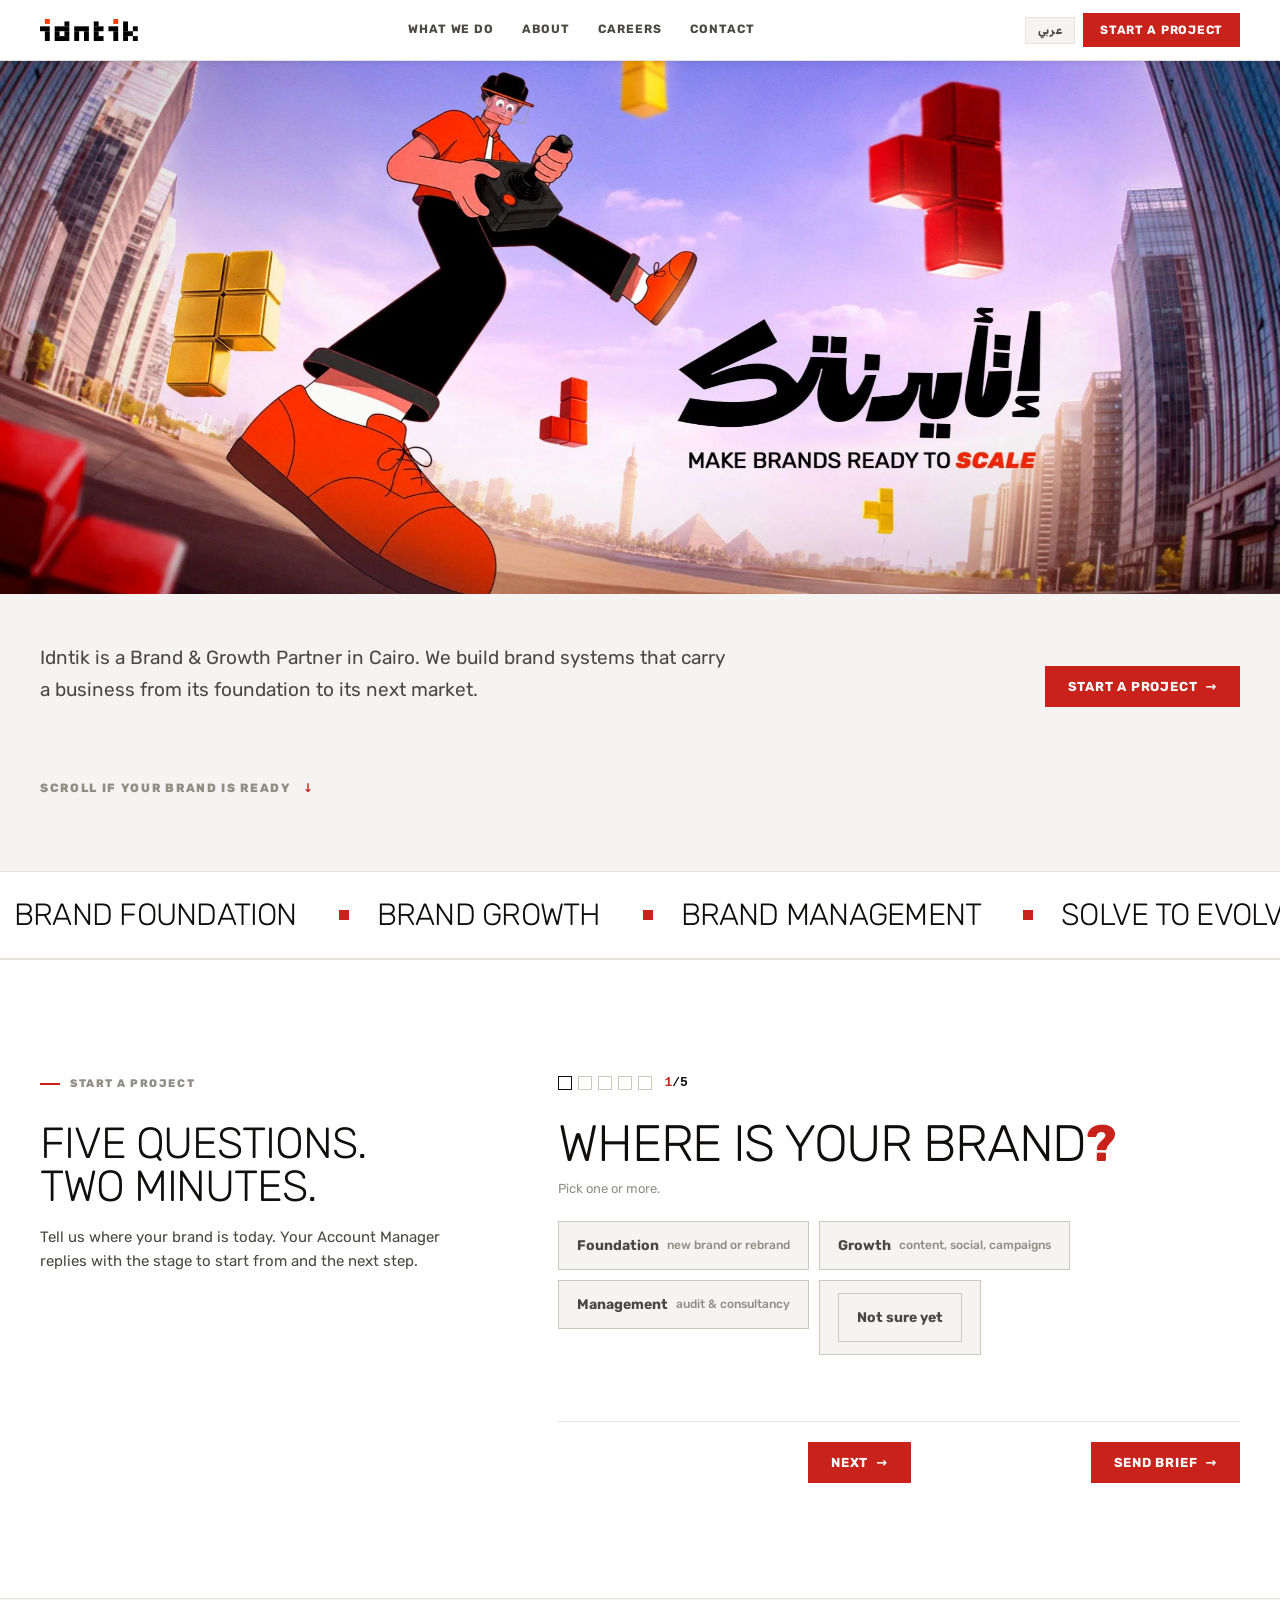
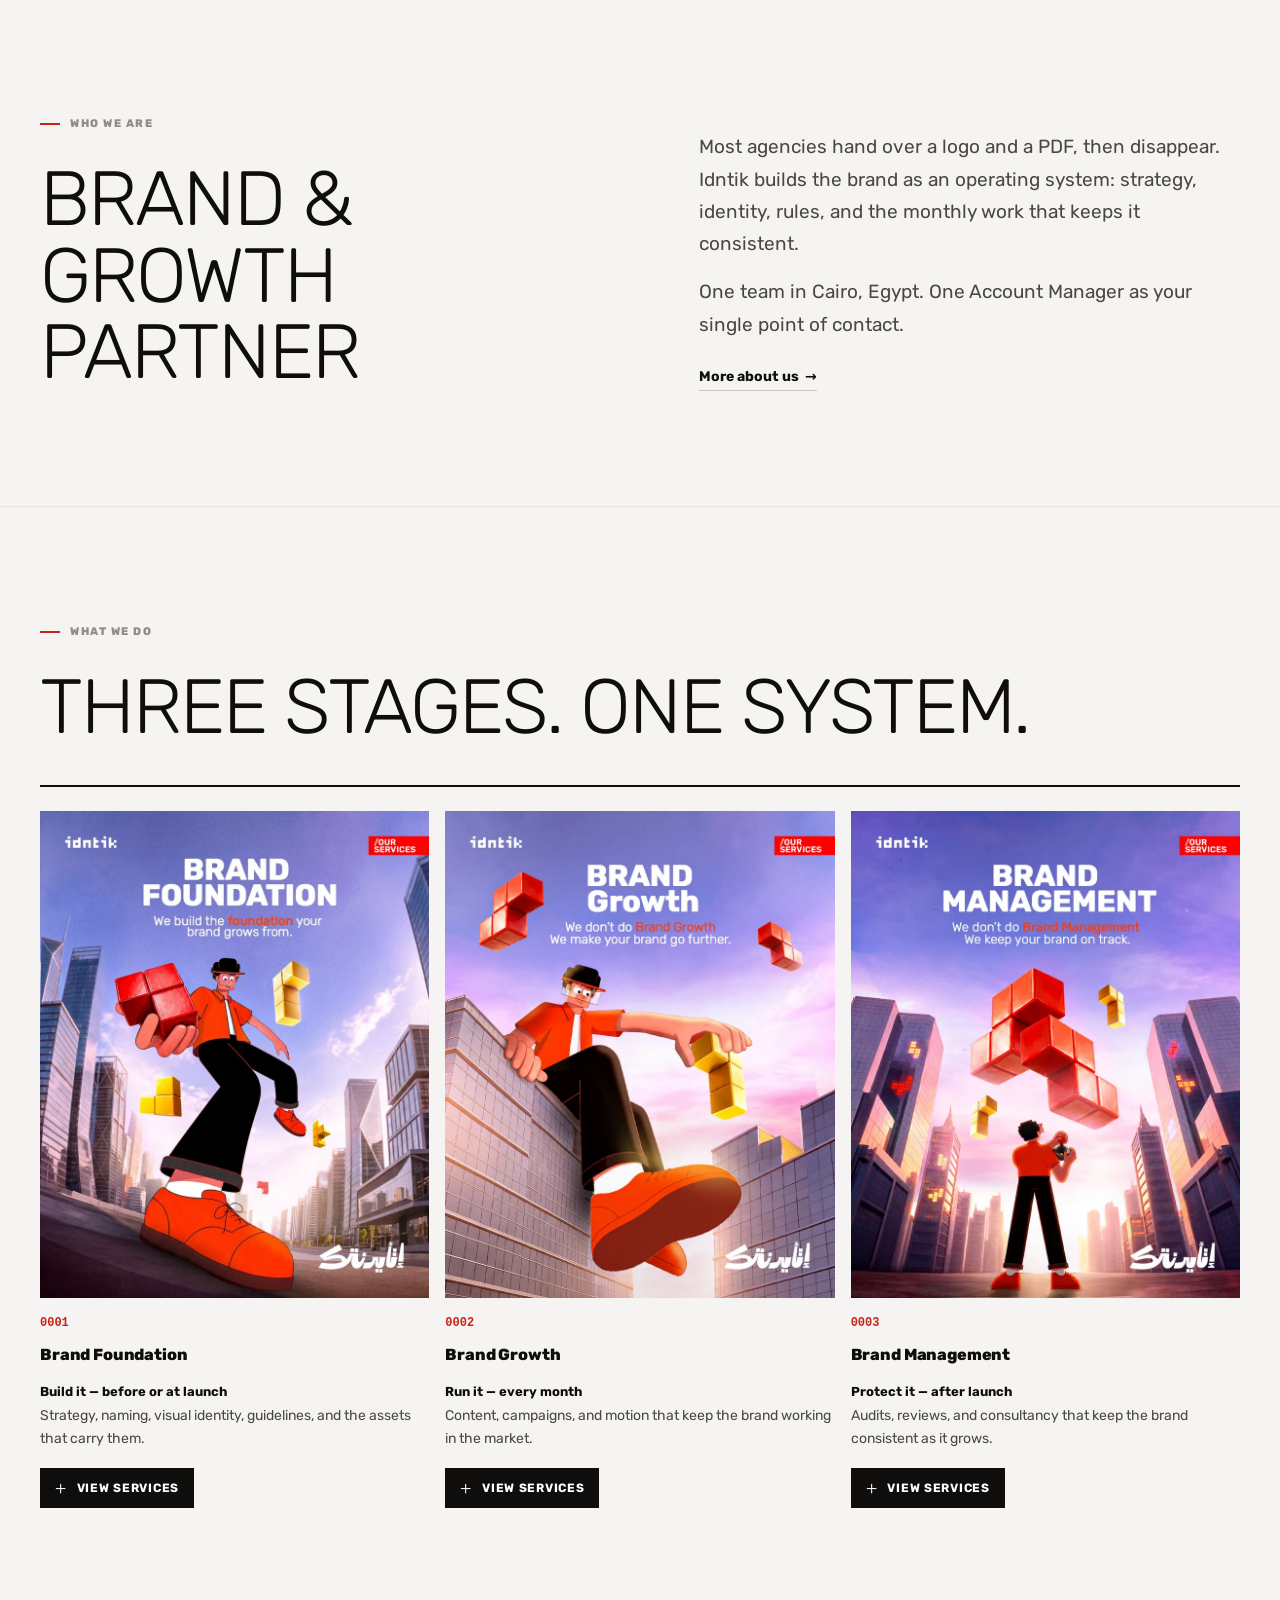
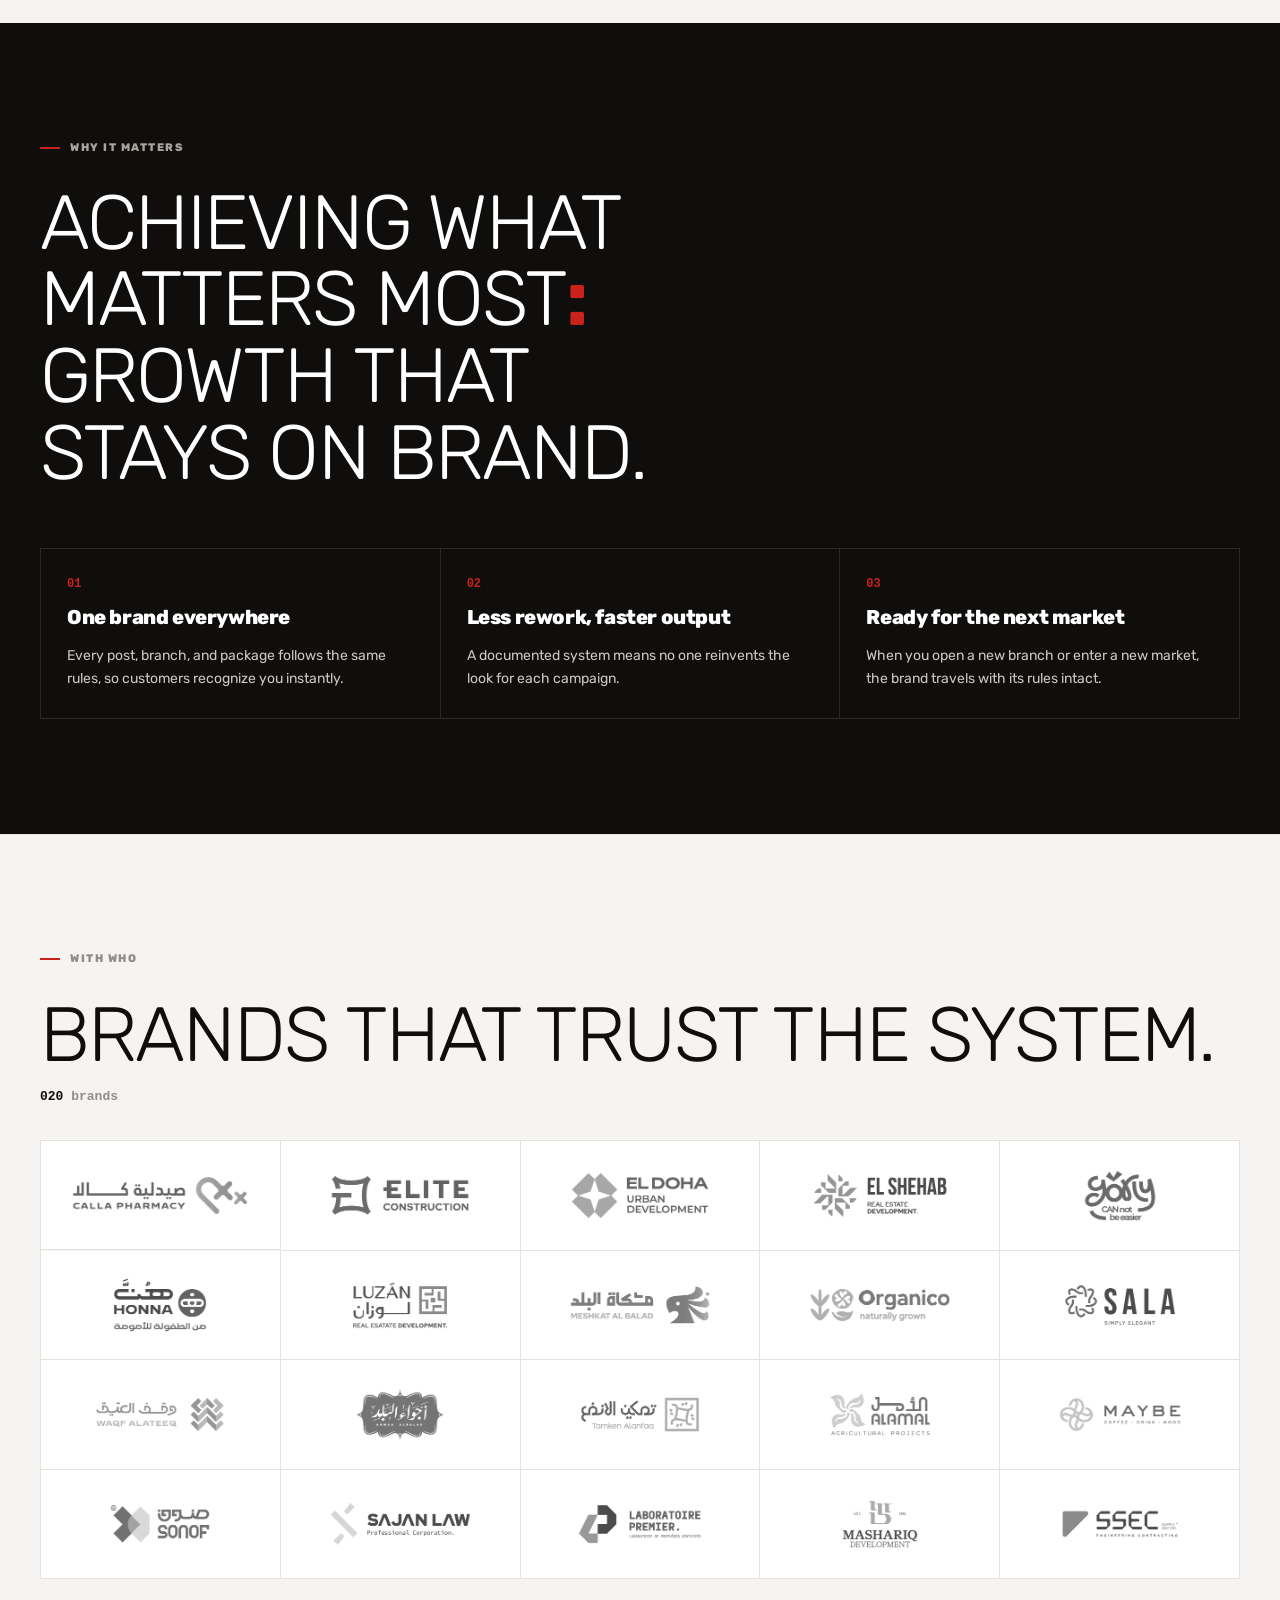
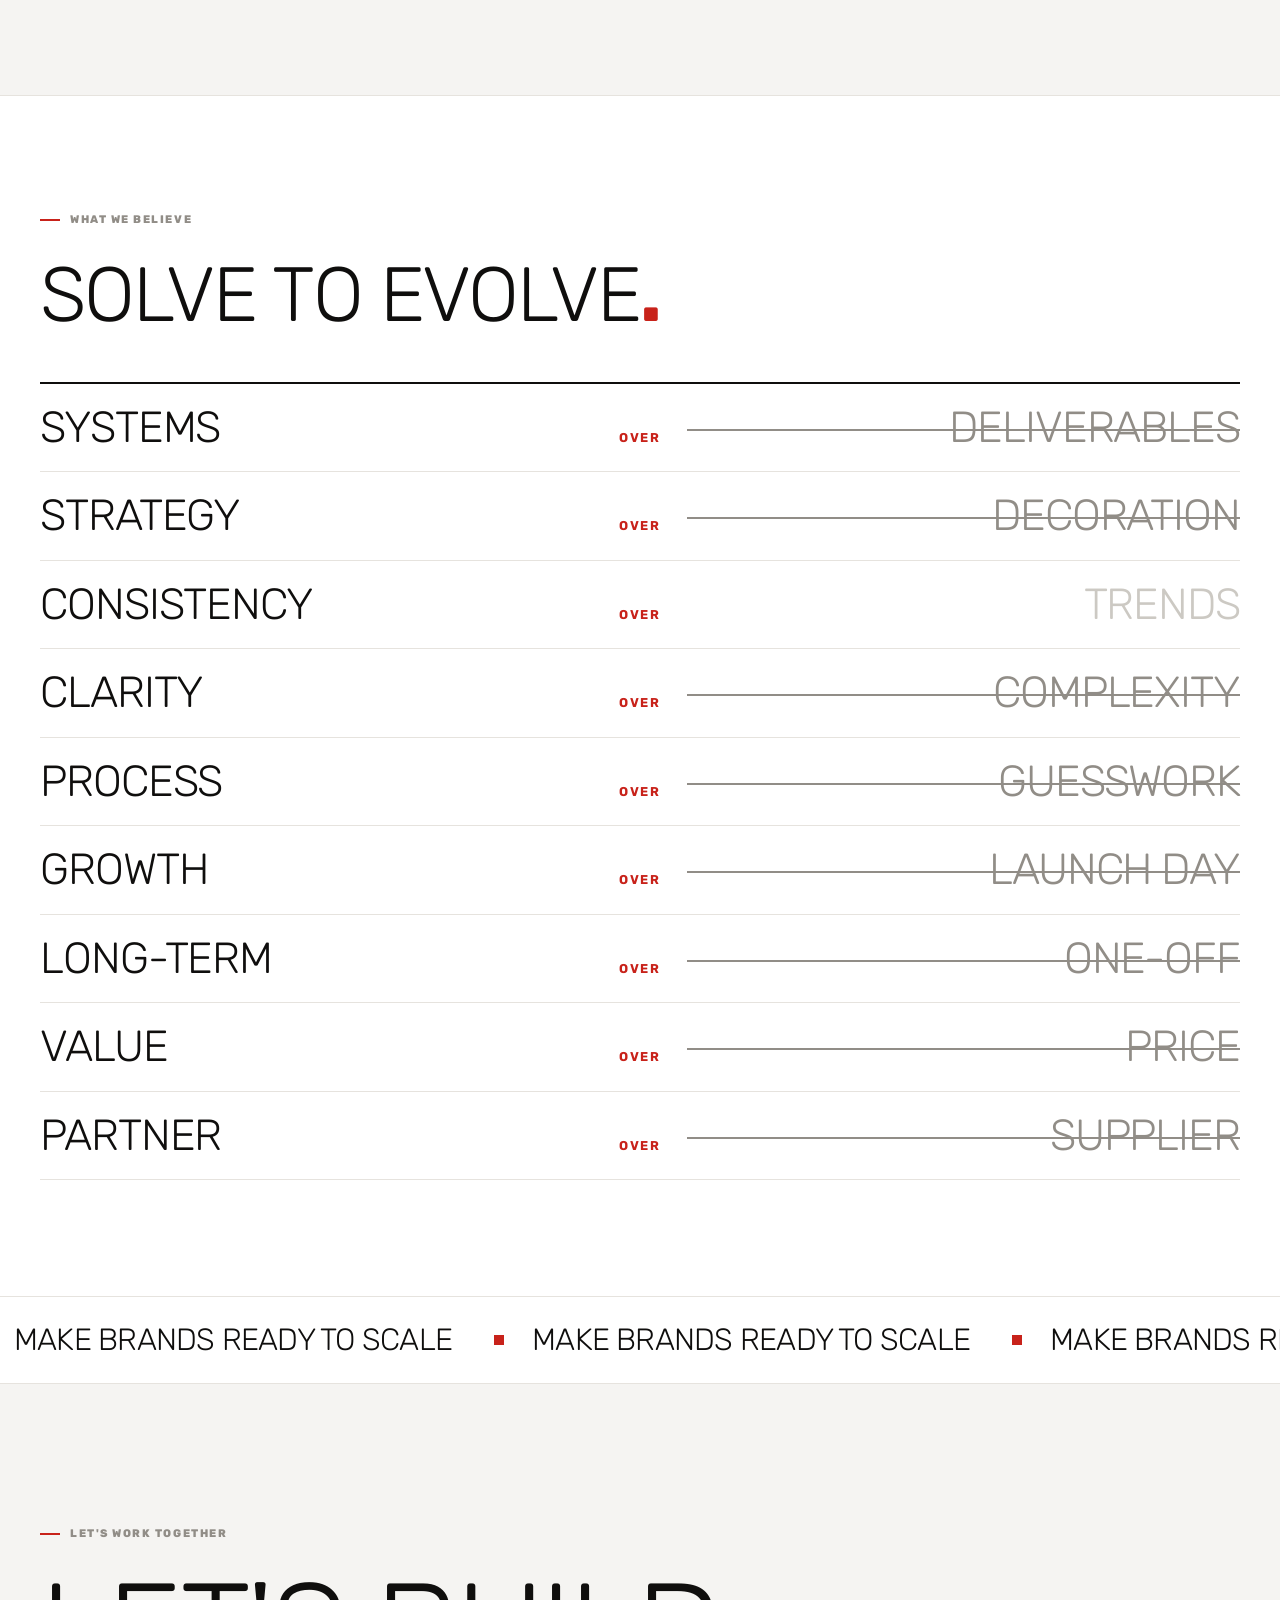
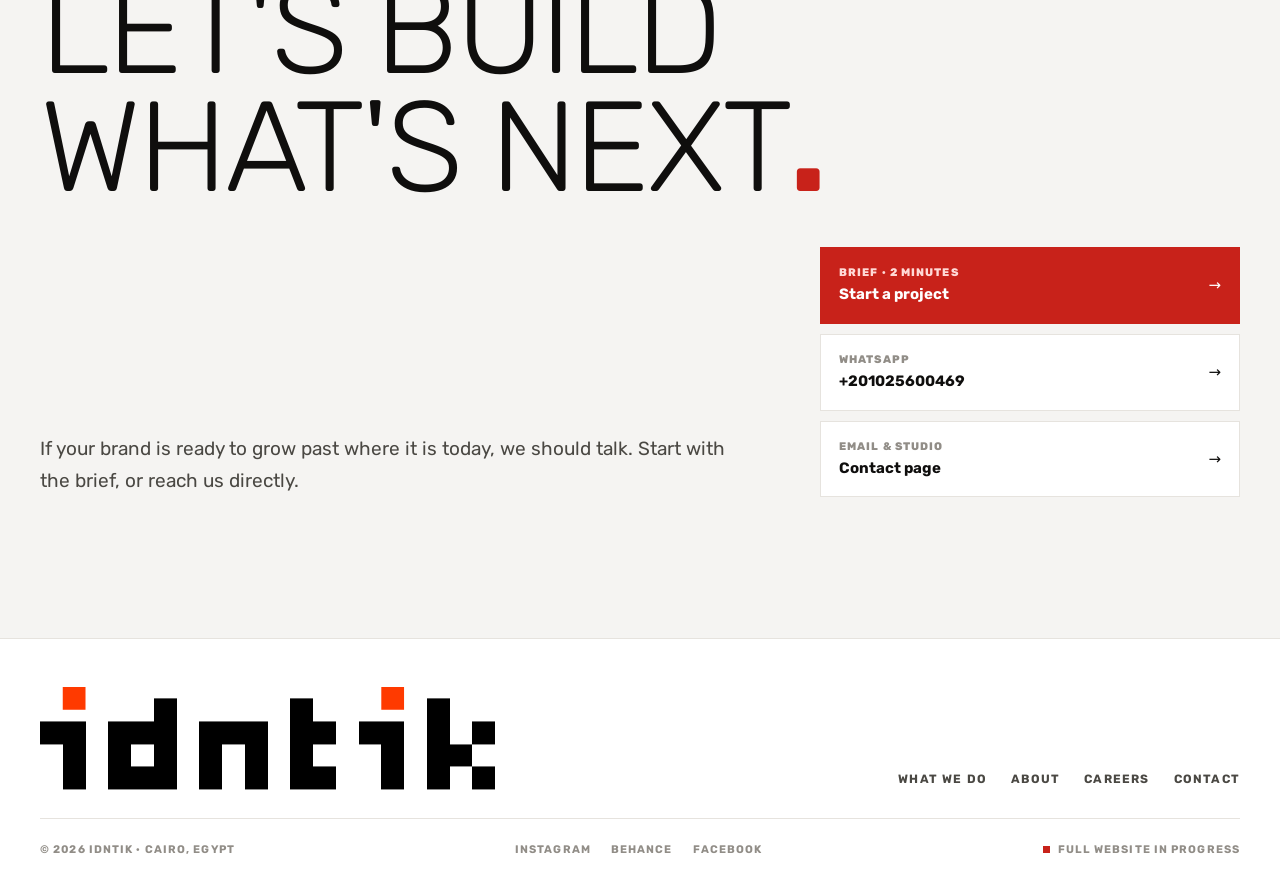
==== index.html @ 7b056617 "Connect custom domain idntik.com Co-Authored-By: Claude Opus 5.5 <noreply@anthropic.com> Claude-Sess" ====
<!DOCTYPE html>
<html lang="en" dir="ltr">
<head>
<meta charset="UTF-8">
<meta name="viewport" content="width=device-width,initial-scale=1,viewport-fit=cover">
<title>Idntik — Make Brands Ready to Scale</title>
<meta name="description" content="Idntik is a Cairo-based Brand & Growth Partner building complete brand systems — foundation, growth, and management — for ambitious brands, from Cairo, Egypt.">
<meta name="theme-color" content="#F5F4F2">
<link rel="canonical" href="https://idntik.com/">
<meta property="og:type" content="website"><meta property="og:site_name" content="Idntik">
<meta property="og:title" content="Idntik — Make Brands Ready to Scale"><meta property="og:description" content="Idntik is a Cairo-based Brand & Growth Partner building complete brand systems — foundation, growth, and management — for ambitious brands, from Cairo, Egypt.">
<meta property="og:url" content="https://idntik.com/"><meta property="og:image" content="https://idntik.com/assets/hero.jpg">
<meta name="twitter:card" content="summary_large_image"><meta name="twitter:title" content="Idntik — Make Brands Ready to Scale">
<meta name="twitter:description" content="Idntik is a Cairo-based Brand & Growth Partner building complete brand systems — foundation, growth, and management — for ambitious brands, from Cairo, Egypt."><meta name="twitter:image" content="https://idntik.com/assets/hero.jpg">
<link rel="icon" href="data:image/svg+xml,%3Csvg xmlns='http://www.w3.org/2000/svg' viewBox='-6.5 -4.5 18 18' shape-rendering='crispEdges'%3E%3Crect x='-6.5' y='-4.5' width='18' height='18' fill='%23fff'/%3E%3Crect x='2' y='0' width='2' height='2' fill='%23EA5125'/%3E%3Crect x='0' y='3' width='4' height='2' fill='%23000000'/%3E%3Crect x='2' y='5' width='2' height='4' fill='%23000000'/%3E%3C/svg%3E" type="image/svg+xml"><link rel="icon" href="favicon.ico" sizes="any"><link rel="apple-touch-icon" href="assets/apple-touch-icon.png">
<link rel="preconnect" href="https://fonts.googleapis.com"><link rel="preconnect" href="https://fonts.gstatic.com" crossorigin>
<link href="https://fonts.googleapis.com/css2?family=Rubik:wght@300;400;500;600;700;800;900&display=swap" rel="stylesheet">
<link rel="preload" as="image" href="assets/hero.webp" type="image/webp">
<link rel="stylesheet" href="styles.css">
</head>
<body>
<div id="app" class="lang-en">
<a class="skip" href="#main" style="position:absolute;left:-9999px">Skip to content</a>
<header class="topbar">
  <div class="wrap">
    <a href="index.html" class="wordmark" aria-label="Idntik home"><svg class="logo-svg" focusable="false" xmlns="http://www.w3.org/2000/svg" viewBox="0 0 40 9" shape-rendering="crispEdges" aria-hidden="true"><rect x="2" y="0" width="2" height="2" fill="#FF3A00"/><rect x="30" y="0" width="2" height="2" fill="#FF3A00"/><rect x="10" y="1" width="2" height="2" fill="#000000"/><rect x="22" y="1" width="2" height="2" fill="#000000"/><rect x="34" y="1" width="2" height="4" fill="#000000"/><rect x="0" y="3" width="4" height="2" fill="#000000"/><rect x="6" y="3" width="6" height="2" fill="#000000"/><rect x="14" y="3" width="6" height="2" fill="#000000"/><rect x="22" y="3" width="4" height="2" fill="#000000"/><rect x="28" y="3" width="4" height="2" fill="#000000"/><rect x="38" y="3" width="2" height="2" fill="#000000"/><rect x="2" y="5" width="2" height="4" fill="#000000"/><rect x="6" y="5" width="2" height="2" fill="#000000"/><rect x="10" y="5" width="2" height="2" fill="#000000"/><rect x="14" y="5" width="2" height="4" fill="#000000"/><rect x="18" y="5" width="2" height="4" fill="#000000"/><rect x="22" y="5" width="2" height="2" fill="#000000"/><rect x="30" y="5" width="2" height="4" fill="#000000"/><rect x="34" y="5" width="4" height="2" fill="#000000"/><rect x="6" y="7" width="6" height="2" fill="#000000"/><rect x="22" y="7" width="4" height="2" fill="#000000"/><rect x="34" y="7" width="2" height="2" fill="#000000"/><rect x="38" y="7" width="2" height="2" fill="#000000"/></svg></a>
    <nav class="nav" id="nav" aria-label="Main">
      <a href="index.html#what"><span class="en">What we do</span><span class="ar">ماذا نقدّم</span></a>
      <a href="about.html"><span class="en">About</span><span class="ar">من نحن</span></a>
      <a href="careers.html"><span class="en">Careers</span><span class="ar">الوظائف</span></a>
      <a href="contact.html"><span class="en">Contact</span><span class="ar">تواصل</span></a>
    </nav>
    <div class="tb-right">
      <button class="lang-btn" id="langBtn" type="button" aria-label="Switch language">عربي</button>
      <a class="btn btn-primary btn-sm" href="index.html#brief"><span class="en">Start a project</span><span class="ar">ابدأ مشروعك</span></a>
      <button class="menu-btn" id="menuBtn" type="button" aria-label="Menu" aria-expanded="false" aria-controls="nav"><span></span><span></span><span></span></button>
    </div>
  </div>
</header>
<main id="main">

<!-- 1 · HERO (campaign cover) -->
<section class="hero hero-img">
  <figure class="hero-cover">
    <div class="hero-zoom">
      <picture>
        <source type="image/webp" srcset="assets/hero-1200.webp 1200w, assets/hero.webp 2576w" sizes="100vw">
        <img id="heroImg" src="assets/hero.jpg" width="2576" height="1073" fetchpriority="high" decoding="async"
             alt="Idntik campaign artwork: a character steering block-shaped brand pieces over Cairo, with the line Make brands ready to scale">
      </picture>
    </div>
  </figure>
  <div class="wrap">
    <h1 class="hero-h1">
      <span class="en"><span class="rise"><span>Make brands</span></span><span class="rise"><span>ready to scale<em class="red">.</em></span></span></span>
      <span class="ar"><span class="rise"><span>نجهّز علامتك</span></span><span class="rise"><span>للنمو<em class="red">.</em></span></span></span>
    </h1>
    <div class="hero-row fade-in">
      <p class="lede">
        <span class="en">Idntik is a Brand &amp; Growth Partner in Cairo. We build brand systems that carry a business from its foundation to its next market.</span>
        <span class="ar">Idntik شريك العلامة والنمو من القاهرة. نبني أنظمة علامة تحمل عملك من التأسيس إلى سوقه التالي.</span>
      </p>
      <div class="hero-actions">
        <a class="btn btn-primary" href="#brief"><span class="en">Start a project</span><span class="ar">ابدأ مشروعك</span> <span class="arrow">→</span></a>
      </div>
    </div>
    <div class="scroll-cue fade-in"><span class="en">Scroll if your brand is ready</span><span class="ar">مرّر للأسفل إذا كانت علامتك جاهزة</span> <i>↓</i></div>
  </div>
</section>

<div class="marquee" aria-hidden="true"><div class="marquee-track"><span>Brand Foundation</span><span>Brand Growth</span><span>Brand Management</span><span>Solve to Evolve</span></div></div>

<!-- 2 · BRIEF FORM -->
<section class="brief" id="brief">
  <div class="wrap brief-grid">
    <div class="brief-side" data-rv>
      <div class="label"><span class="en">Start a project</span><span class="ar">ابدأ مشروعك</span></div>
      <h2 class="h2 caps"><span class="en">Five questions. Two minutes.</span><span class="ar">خمسة أسئلة. دقيقتان.</span></h2>
      <p><span class="en">Tell us where your brand is today. Your Account Manager replies with the stage to start from and the next step.</span><span class="ar">أخبرنا أين تقف علامتك اليوم، وسيرد عليك مدير الحساب بالمرحلة التي تبدأ منها والخطوة التالية.</span></p>
    </div>

    <form id="briefForm" novalidate data-rv>
      <div class="progress" aria-hidden="true">
        <div class="sqs" id="sqs"><i></i><i></i><i></i><i></i><i></i></div>
        <span class="count"><b id="stepNum">1</b>/5</span>
      </div>

      <fieldset class="step on" data-step="1">
        <legend class="q"><span class="en">Where is your brand<em class="red">?</em></span><span class="ar">أين تقف علامتك<em class="red">؟</em></span></legend>
        <p class="hint"><span class="en">Pick one or more.</span><span class="ar">اختر واحدًا أو أكثر.</span></p>
        <div class="chips">
          <label class="chip"><input type="checkbox" name="stage" value="Brand Foundation" id="st1"><span>Foundation <small class="en">new brand or rebrand</small><small class="ar">علامة جديدة أو إعادة بناء</small></span></label>
          <label class="chip"><input type="checkbox" name="stage" value="Brand Growth" id="st2"><span>Growth <small class="en">content, social, campaigns</small><small class="ar">محتوى وسوشيال وحملات</small></span></label>
          <label class="chip"><input type="checkbox" name="stage" value="Brand Management" id="st3"><span>Management <small class="en">audit &amp; consultancy</small><small class="ar">تدقيق واستشارات</small></span></label>
          <label class="chip"><input type="checkbox" name="stage" value="Not sure yet" id="st5"><span><span class="en">Not sure yet</span><span class="ar">لست متأكدًا بعد</span></span></label>
        </div>
      </fieldset>

      <fieldset class="step" data-step="2">
        <legend class="q"><span class="en">The details<em class="red">?</em></span><span class="ar">التفاصيل<em class="red">؟</em></span></legend>
        <p class="hint"><span class="en">A few lines are enough.</span><span class="ar">بضعة أسطر تكفي.</span></p>
        <div class="fields">
          <div class="field"><label for="biz"><span class="en">Brand / company</span><span class="ar">العلامة / الشركة</span></label><input id="biz" name="business" autocomplete="organization"></div>
          <div class="field"><label for="market"><span class="en">Country</span><span class="ar">الدولة</span></label>
            <select id="market" name="market">
              <option value="Egypt">Egypt · مصر</option>
            </select>
          </div>
          <div class="field full"><label for="about"><span class="en">What do you need?</span><span class="ar">ماذا تحتاج؟</span></label><textarea id="about" name="details"></textarea></div>
        </div>
      </fieldset>

      <fieldset class="step" data-step="3">
        <legend class="q"><span class="en">Budget<em class="red">?</em></span><span class="ar">الميزانية<em class="red">؟</em></span></legend>
        <p class="hint" id="budgetHint"></p>
        <div class="chips" id="budgetChips"></div>
      </fieldset>

      <fieldset class="step" data-step="4">
        <legend class="q"><span class="en">Timeframe<em class="red">?</em></span><span class="ar">التوقيت<em class="red">؟</em></span></legend>
        <p class="hint"><span class="en">When should work start?</span><span class="ar">متى تريد أن نبدأ؟</span></p>
        <div class="chips">
          <label class="chip"><input type="radio" name="timeframe" value="Immediately" id="tf1"><span><span class="en">Immediately</span><span class="ar">فورًا</span></span></label>
          <label class="chip"><input type="radio" name="timeframe" value="Within a month" id="tf2"><span><span class="en">Within a month</span><span class="ar">خلال شهر</span></span></label>
          <label class="chip"><input type="radio" name="timeframe" value="In 2–3 months" id="tf3"><span><span class="en">In 2–3 months</span><span class="ar">خلال ٢–٣ أشهر</span></span></label>
          <label class="chip"><input type="radio" name="timeframe" value="Just exploring" id="tf4"><span><span class="en">Just exploring</span><span class="ar">أستكشف فقط</span></span></label>
        </div>
      </fieldset>

      <fieldset class="step" data-step="5">
        <legend class="q"><span class="en">Contact<em class="red">?</em></span><span class="ar">التواصل<em class="red">؟</em></span></legend>
        <p class="hint"><span class="en">So we can reply to you directly.</span><span class="ar">لنرد عليك مباشرة.</span></p>
        <div class="fields">
          <div class="field"><label for="name"><span class="en">Your name</span><span class="ar">الاسم</span></label><input id="name" name="name" autocomplete="name"></div>
          <div class="field"><label for="role"><span class="en">Your role</span><span class="ar">المنصب</span></label><input id="role" name="role" autocomplete="organization-title"></div>
          <div class="field"><label for="mail"><span class="en">Email</span><span class="ar">البريد الإلكتروني</span></label><input id="mail" name="email" type="email" autocomplete="email" dir="ltr"></div>
          <div class="field"><label for="phone"><span class="en">WhatsApp</span><span class="ar">واتساب</span></label><input id="phone" name="phone" type="tel" autocomplete="tel" dir="ltr"></div>
        </div>
      </fieldset>

      <p class="err" id="err" role="alert"></p>

      <div class="form-nav" id="formNav">
        <button class="btn btn-ghost btn-sm" type="button" id="backBtn"><span class="en">Back</span><span class="ar">رجوع</span></button>
        <button class="btn btn-primary" type="button" id="nextBtn"><span class="en">Next</span><span class="ar">التالي</span> <span class="arrow">→</span></button>
        <button class="btn btn-primary" type="submit" id="sendBtn" hidden><span class="en">Send brief</span><span class="ar">أرسل الطلب</span> <span class="arrow">→</span></button>
      </div>

      <div class="done" id="done">
        <p class="q"><span class="en">Received<em class="red">.</em></span><span class="ar">وصلنا طلبك<em class="red">.</em></span></p>
        <p class="lede" id="doneMsg"></p>
        <div class="summary"></div>
        <div class="done-actions"></div>
      </div>
    </form>
  </div>
</section>

<!-- 3 · WHO WE ARE -->
<section id="who">
  <div class="wrap who-grid">
    <div data-rv>
      <div class="label"><span class="en">Who we are</span><span class="ar">من نحن</span></div>
      <h2 class="h2 caps"><span class="en">Brand &amp; Growth Partner</span><span class="ar">شريك العلامة والنمو</span></h2>
    </div>
    <div data-rv>
      <p class="lede"><span class="en">Most agencies hand over a logo and a PDF, then disappear. Idntik builds the brand as an operating system: strategy, identity, rules, and the monthly work that keeps it consistent.</span><span class="ar">أغلب الوكالات تسلّم شعارًا وملف PDF ثم تختفي. Idntik تبني العلامة كنظام تشغيل: استراتيجية وهوية وقواعد، وعمل شهري يحافظ على اتساقها.</span></p>
      <p class="lede"><span class="en">One team in Cairo, Egypt. One Account Manager as your single point of contact.</span><span class="ar">فريق واحد في القاهرة، مصر، ومدير حساب واحد هو نقطة تواصلك الوحيدة.</span></p>
      <a class="text-link" href="about.html"><span class="en">More about us</span><span class="ar">المزيد عنّا</span> <span class="arrow">→</span></a>
    </div>
  </div>
</section>

<!-- 4 · WHAT WE DO -->
<section id="what">
  <div class="wrap">
    <div class="label"><span class="en">What we do</span><span class="ar">ماذا نقدّم</span></div>
    <div class="what-head" data-rv>
      <h2 class="h2 caps"><span class="en">Three stages. One system.</span><span class="ar">ثلاث مراحل. نظام واحد.</span></h2>
    </div>
    <div class="stages" data-rv-kids>
      <article class="stage">
        <figure class="poster"><img src="assets/stage-foundation.webp" width="800" height="1000" loading="lazy" decoding="async" alt="Brand Foundation poster: the Idntik character holding red building blocks — We build the foundation your brand grows from"></figure>
        <div class="stage-meta"><span class="num">0001</span></div>
        <h3>Brand Foundation</h3>
        <p class="stage-desc"><b class="en">Build it — before or at launch</b><b class="ar">التأسيس — قبل الإطلاق أو عنده</b><span class="en">Strategy, naming, visual identity, guidelines, and the assets that carry them.</span><span class="ar">الاستراتيجية والتسمية والهوية البصرية ودليلها، والعناصر التي تحملها.</span></p>
        <button class="text-link stage-open" type="button" data-stage="foundation" aria-expanded="false" aria-controls="stageDetail"><span class="en">View services</span><span class="ar">عرض الخدمات</span> <span class="arrow">→</span></button>
      </article>
      <article class="stage">
        <figure class="poster"><img src="assets/stage-growth.webp" width="800" height="1000" loading="lazy" decoding="async" alt="Brand Growth poster: the Idntik character climbing over buildings with a yellow block — We make your brand go further"></figure>
        <div class="stage-meta"><span class="num">0002</span></div>
        <h3>Brand Growth</h3>
        <p class="stage-desc"><b class="en">Run it — every month</b><b class="ar">التشغيل — كل شهر</b><span class="en">Content, campaigns, and motion that keep the brand working in the market.</span><span class="ar">محتوى وحملات وموشن تُبقي العلامة تعمل في السوق.</span></p>
        <button class="text-link stage-open" type="button" data-stage="growth" aria-expanded="false" aria-controls="stageDetail"><span class="en">View services</span><span class="ar">عرض الخدمات</span> <span class="arrow">→</span></button>
      </article>
      <article class="stage">
        <figure class="poster"><img src="assets/stage-management.webp" width="800" height="1000" loading="lazy" decoding="async" alt="Brand Management poster: the Idntik character steering stacked red blocks with a joystick — We keep your brand on track"></figure>
        <div class="stage-meta"><span class="num">0003</span></div>
        <h3>Brand Management</h3>
        <p class="stage-desc"><b class="en">Protect it — after launch</b><b class="ar">الحماية — بعد الإطلاق</b><span class="en">Audits, reviews, and consultancy that keep the brand consistent as it grows.</span><span class="ar">تدقيق ومراجعات واستشارات تحافظ على اتساق العلامة وهي تكبر.</span></p>
        <button class="text-link stage-open" type="button" data-stage="management" aria-expanded="false" aria-controls="stageDetail"><span class="en">View services</span><span class="ar">عرض الخدمات</span> <span class="arrow">→</span></button>
      </article>
    </div>
    <div class="stage-detail" id="stageDetail" hidden></div>
  </div>
</section>

<!-- 5 · IMPACT -->
<section class="impact">
  <div class="wrap">
    <div class="label"><span class="en">Why it matters</span><span class="ar">لماذا يهم</span></div>
    <h2 class="h2 caps" data-rv><span class="en">Achieving what matters most<em class="red">:</em> growth that stays on brand.</span><span class="ar">نحقق الأهم<em class="red">:</em> نمو لا يفقد هويته.</span></h2>
    <div class="outcomes" data-rv-kids>
      <div class="oc"><span class="k">01</span><h3><span class="en">One brand everywhere</span><span class="ar">علامة واحدة في كل مكان</span></h3><p><span class="en">Every post, branch, and package follows the same rules, so customers recognize you instantly.</span><span class="ar">كل منشور وفرع وعبوة يتبع نفس القواعد، فيتعرف عليك العميل فورًا.</span></p></div>
      <div class="oc"><span class="k">02</span><h3><span class="en">Less rework, faster output</span><span class="ar">إعادة عمل أقل وإنتاج أسرع</span></h3><p><span class="en">A documented system means no one reinvents the look for each campaign.</span><span class="ar">النظام الموثّق يعني أن أحدًا لا يعيد اختراع الشكل مع كل حملة.</span></p></div>
      <div class="oc"><span class="k">03</span><h3><span class="en">Ready for the next market</span><span class="ar">جاهز للسوق التالي</span></h3><p><span class="en">When you open a new branch or enter a new market, the brand travels with its rules intact.</span><span class="ar">عند افتتاح فرع أو دخول سوق جديد، تنتقل العلامة بقواعدها كاملة.</span></p></div>
    </div>
  </div>
</section>

<!-- 6 · CLIENTS -->
<section id="clients">
  <div class="wrap">
    <div class="label"><span class="en">With who</span><span class="ar">مع من عملنا</span></div>
    <div class="clients-head" data-rv>
      <h2 class="h2 caps"><span class="en">Brands that trust the system.</span><span class="ar">علامات تثق في النظام.</span></h2>
      <span class="ctr" id="clientCtr"></span>
    </div>
    <div class="logos" id="logos"></div>
  </div>
</section>

<!-- 7 · MANIFESTO -->
<section class="manifesto">
  <div class="wrap">
    <div class="label"><span class="en">What we believe</span><span class="ar">ما نؤمن به</span></div>
    <h2 class="h2 caps" data-rv>Solve to Evolve<em class="red">.</em></h2>
    <div class="pairs" id="pairs" data-rv></div>
  </div>
</section>

<div class="marquee" aria-hidden="true"><div class="marquee-track"><span>Make brands ready to scale</span><span>Make brands ready to scale</span><span>Make brands ready to scale</span><span>Make brands ready to scale</span></div></div>

<!-- 8 · CTA -->
<section class="cta" id="contact" style="border-top:none">
  <div class="wrap">
    <div class="label"><span class="en">Let's work together</span><span class="ar">لنعمل معًا</span></div>
    <h2 data-rv><span class="en">Let's build<br>what's next<em class="red">.</em></span><span class="ar">لنبنِ<br>خطوتك التالية<em class="red">.</em></span></h2>
    <div class="cta-grid">
      <p class="lede" data-rv><span class="en">If your brand is ready to grow past where it is today, we should talk. Start with the brief, or reach us directly.</span><span class="ar">إذا كانت علامتك مستعدة لتتجاوز ما هي عليه اليوم، فلنتحدث. ابدأ بالنموذج، أو تواصل معنا مباشرة.</span></p>
      <div class="channels" data-rv-kids>
        <a class="ch primary" href="#brief"><div><div class="k"><span class="en">Brief · 2 minutes</span><span class="ar">النموذج · دقيقتان</span></div><div class="v"><span class="en">Start a project</span><span class="ar">ابدأ مشروعك</span></div></div><span class="arrow">→</span></a>
        <a class="ch" href="#" data-wa><div><div class="k">WhatsApp</div><div class="v" data-text="whatsappNumber"></div></div><span class="arrow">→</span></a>
        <a class="ch" href="contact.html"><div><div class="k"><span class="en">Email &amp; studio</span><span class="ar">البريد والمقر</span></div><div class="v"><span class="en">Contact page</span><span class="ar">صفحة التواصل</span></div></div><span class="arrow">→</span></a>
      </div>
    </div>
  </div>
</section>

</main>
<footer>
  <div class="wrap">
    <div class="f-top">
      <a href="index.html" class="f-big" aria-label="Idntik home"><svg class="logo-svg" focusable="false" xmlns="http://www.w3.org/2000/svg" viewBox="0 0 40 9" shape-rendering="crispEdges" aria-hidden="true"><rect x="2" y="0" width="2" height="2" fill="#FF3A00"/><rect x="30" y="0" width="2" height="2" fill="#FF3A00"/><rect x="10" y="1" width="2" height="2" fill="#000000"/><rect x="22" y="1" width="2" height="2" fill="#000000"/><rect x="34" y="1" width="2" height="4" fill="#000000"/><rect x="0" y="3" width="4" height="2" fill="#000000"/><rect x="6" y="3" width="6" height="2" fill="#000000"/><rect x="14" y="3" width="6" height="2" fill="#000000"/><rect x="22" y="3" width="4" height="2" fill="#000000"/><rect x="28" y="3" width="4" height="2" fill="#000000"/><rect x="38" y="3" width="2" height="2" fill="#000000"/><rect x="2" y="5" width="2" height="4" fill="#000000"/><rect x="6" y="5" width="2" height="2" fill="#000000"/><rect x="10" y="5" width="2" height="2" fill="#000000"/><rect x="14" y="5" width="2" height="4" fill="#000000"/><rect x="18" y="5" width="2" height="4" fill="#000000"/><rect x="22" y="5" width="2" height="2" fill="#000000"/><rect x="30" y="5" width="2" height="4" fill="#000000"/><rect x="34" y="5" width="4" height="2" fill="#000000"/><rect x="6" y="7" width="6" height="2" fill="#000000"/><rect x="22" y="7" width="4" height="2" fill="#000000"/><rect x="34" y="7" width="2" height="2" fill="#000000"/><rect x="38" y="7" width="2" height="2" fill="#000000"/></svg></a>
      <nav class="f-nav" aria-label="Footer">
        <a href="index.html#what"><span class="en">What we do</span><span class="ar">ماذا نقدّم</span></a>
        <a href="about.html"><span class="en">About</span><span class="ar">من نحن</span></a>
        <a href="careers.html"><span class="en">Careers</span><span class="ar">الوظائف</span></a>
        <a href="contact.html"><span class="en">Contact</span><span class="ar">تواصل</span></a>
      </nav>
    </div>
    <div class="f">
      <span>© 2026 Idntik · <span class="en">Cairo, Egypt</span><span class="ar">القاهرة، مصر</span></span>
      <div class="f-links">
        <a data-link="instagramUrl" data-tag href="#">Instagram</a>
        <a data-link="behanceUrl" data-tag href="#">Behance</a>
        <a data-link="facebookUrl" data-tag href="#">Facebook</a>
      </div>
      <span class="building"><i></i><span class="en">Full website in progress</span><span class="ar">الموقع الكامل قيد الإنشاء</span></span>
    </div>
  </div>
</footer>
</div>
<script src="site.js"></script>
</body>
</html>
---- styles.css ----
/* ═══════════════════════════════════════════════════════════
   IDNTIK — site styles
   Tokens = Idntik Style Guide 2026 (light only, Rubik, one red).
   Display scale is the marketing extension of the guide.
   ═══════════════════════════════════════════════════════════ */
:root{
  --white:#FFFFFF; --off:#F5F4F2; --surface:#FAFAF9;
  --b1:#E6E3DE; --b2:#CCC9C3; --b3:#A8A49D;
  --ink:#0F0E0D; --ink2:#4A4843; --ink3:#918D87;
  --red:#C8221A; --red-hover:#A81B14; --red-soft:#FEF1F0; --red-border:#F9C4C2;
  --sh1:0 1px 3px rgba(0,0,0,.06),0 2px 8px rgba(0,0,0,.04);
  --sh2:0 4px 12px rgba(0,0,0,.09),0 8px 32px rgba(0,0,0,.06);
  --r:6px; --r2:10px; --r3:16px;
  --font:'Rubik',system-ui,-apple-system,'Segoe UI',Tahoma,sans-serif;
  --mono:ui-monospace,'SFMono-Regular','Courier New',monospace;
  --d-hero:clamp(48px,10vw,152px);
  --d-page:clamp(44px,7.4vw,112px);
  --d-xl:clamp(36px,6vw,84px);
  --d-lg:clamp(26px,3.4vw,44px);
  --gutter:clamp(16px,4vw,40px);
  --ease:cubic-bezier(.2,.7,.2,1);
  color-scheme:light;
}
*,*::before,*::after{box-sizing:border-box}
html{scroll-behavior:smooth}
body{margin:0;background:var(--off);color:var(--ink);font-family:var(--font);font-size:15px;line-height:1.65;-webkit-font-smoothing:antialiased}
h1,h2,h3,p,fieldset,legend{margin:0;padding:0}
fieldset{border:0;min-width:0}
a{color:inherit}
img{max-width:100%}
:focus-visible{outline:2px solid var(--red);outline-offset:3px;border-radius:4px}
.wrap{max-width:1300px;margin:0 auto;padding-inline:var(--gutter)}
.lang-ar .en,.lang-en .ar{display:none!important}
.caps{text-transform:uppercase;letter-spacing:-.03em}
.lang-ar .caps{letter-spacing:0}
.red{color:var(--red);font-style:normal}

/* ── topbar ─────────────────────────────────────────── */
.topbar{position:sticky;top:env(safe-area-inset-top,0px);z-index:100;background:var(--white);border-bottom:1px solid var(--b1);box-shadow:var(--sh1);transition:transform .35s var(--ease)}
.topbar.hide{transform:translateY(-100%)}
.topbar .wrap{height:60px;display:flex;align-items:center;justify-content:space-between;gap:16px}
.wordmark{font-size:19px;font-weight:900;letter-spacing:-.04em;text-decoration:none;direction:ltr}
.wordmark em{color:var(--red);font-style:normal;display:inline-block;transition:transform .3s var(--ease)}
.wordmark:hover em{transform:translateY(-3px)}
.nav{display:flex;align-items:center;gap:4px}
.nav a{position:relative;font-size:12px;font-weight:700;letter-spacing:.08em;text-transform:uppercase;color:var(--ink2);text-decoration:none;padding:8px 12px;border-radius:var(--r)}
.lang-ar .nav a{letter-spacing:0;font-size:13px}
.nav a::after{content:"";position:absolute;inset-inline:12px;bottom:4px;height:2px;background:var(--red);transform:scaleX(0);transform-origin:left;transition:transform .25s var(--ease)}
.nav a:hover{color:var(--ink)}
.nav a:hover::after,.nav a[aria-current="page"]::after{transform:scaleX(1)}
.nav a[aria-current="page"]{color:var(--ink)}
.tb-right{display:flex;align-items:center;gap:8px}
.lang-btn{font:700 11px var(--font);letter-spacing:.06em;background:var(--off);border:1px solid var(--b1);color:var(--ink2);border-radius:999px;padding:6px 12px;cursor:pointer}
.lang-btn:hover{border-color:var(--b2);color:var(--ink)}
.menu-btn{display:none;background:none;border:1px solid var(--b1);border-radius:var(--r);width:40px;height:40px;cursor:pointer;color:var(--ink);padding:0}
.menu-btn span{display:block;width:16px;height:2px;background:currentColor;margin:3px auto;transition:transform .25s var(--ease),opacity .2s}
.menu-btn[aria-expanded="true"] span:nth-child(1){transform:translateY(5px) rotate(45deg)}
.menu-btn[aria-expanded="true"] span:nth-child(2){opacity:0}
.menu-btn[aria-expanded="true"] span:nth-child(3){transform:translateY(-5px) rotate(-45deg)}

/* ── buttons & links ────────────────────────────────── */
.btn{position:relative;overflow:hidden;display:inline-flex;align-items:center;justify-content:center;gap:8px;padding:12px 22px;border-radius:var(--r);font:700 13px var(--font);letter-spacing:.06em;text-transform:uppercase;text-decoration:none;cursor:pointer;border:1px solid transparent;transition:background .2s,border-color .2s,color .2s,transform .2s var(--ease);white-space:nowrap}
.btn:active{transform:scale(.98)}
.lang-ar .btn{letter-spacing:0;font-size:14px}
.btn-primary{background:var(--red);color:#fff}
.btn-primary:hover{background:var(--red-hover)}
.btn-ghost{background:transparent;color:var(--ink2);border-color:var(--b2)}
.btn-ghost:hover{background:var(--white);border-color:var(--b3);color:var(--ink)}
.btn-sm{padding:9px 16px;font-size:12px}
.btn[disabled]{opacity:.4;cursor:not-allowed}
.arrow{display:inline-block;transition:transform .2s var(--ease)}
.btn:hover .arrow,.text-link:hover .arrow,a.ch:hover .arrow,.job:hover .arrow{transform:translateX(4px)}
.lang-ar .arrow{transform:scaleX(-1)}
.lang-ar .btn:hover .arrow,.lang-ar .text-link:hover .arrow,.lang-ar a.ch:hover .arrow,.lang-ar .job:hover .arrow{transform:scaleX(-1) translateX(4px)}
.text-link{font-weight:700;font-size:14px;color:var(--ink);text-decoration:none;border-bottom:1px solid var(--b2);padding-bottom:2px;display:inline-flex;gap:6px;transition:color .2s,border-color .2s}
.text-link:hover{border-color:var(--red);color:var(--red)}
.ph{display:inline-block;font:600 10px/1.4 var(--mono);color:var(--red);background:var(--red-soft);border:1px dashed var(--red-border);border-radius:4px;padding:2px 6px;direction:ltr;letter-spacing:0;text-transform:none;vertical-align:middle}
.sq{display:inline-flex;align-items:center;gap:10px;font-size:14px;font-weight:600;color:var(--ink);text-decoration:none}
.sq::before{content:"";width:8px;height:8px;background:var(--red);flex:none}

/* ── sections ───────────────────────────────────────── */
section{padding-block:clamp(64px,9vw,128px);border-top:1px solid var(--b1)}
.label{display:flex;align-items:center;gap:10px;font-size:11px;font-weight:800;letter-spacing:.14em;text-transform:uppercase;color:var(--ink3);margin-bottom:28px}
.label::before{content:"";width:20px;height:2px;background:var(--red);border-radius:1px}
.lang-ar .label{letter-spacing:0;font-size:12px}
.h2{font-size:var(--d-xl);font-weight:900;line-height:.95;text-wrap:balance}
.lang-ar .h2{line-height:1.2}
.lede{font-size:clamp(16px,1.5vw,19px);color:var(--ink2);max-width:58ch;line-height:1.7}

/* ── motion: hero line rise ─────────────────────────── */
.rise{display:block;overflow:hidden;padding-bottom:.04em}
.rise > span{display:block;transform:translateY(105%);animation:riseUp 1s var(--ease) forwards}
.rise:nth-child(2) > span{animation-delay:.12s}
.rise:nth-child(3) > span{animation-delay:.24s}
@keyframes riseUp{to{transform:none}}
.fade-in{opacity:0;animation:fadeIn .9s var(--ease) .45s forwards}
@keyframes fadeIn{to{opacity:1}}

/* ── motion: scroll reveal (JS adds .rv only below the fold) ── */
.rv{opacity:0;transform:translateY(28px);transition:opacity .9s var(--ease),transform .9s var(--ease)}
.rv.in{opacity:1;transform:none}

/* ── marquee ────────────────────────────────────────── */
.marquee{overflow:hidden;border-block:1px solid var(--b1);background:var(--white);padding-block:18px;direction:ltr}
.marquee-track{display:flex;width:max-content;animation:scroll 38s linear infinite}
.marquee:hover .marquee-track{animation-play-state:paused}
.marquee-track span{display:inline-flex;align-items:center;gap:28px;padding-inline:14px;font-size:clamp(20px,2.4vw,32px);font-weight:900;text-transform:uppercase;letter-spacing:-.03em;white-space:nowrap}
.marquee-track span::after{content:"";width:10px;height:10px;background:var(--red);border-radius:50%;margin-inline-start:14px}
@keyframes scroll{to{transform:translateX(-50%)}}

/* ── HOME · hero ────────────────────────────────────── */
.hero{border-top:none;padding-block:clamp(56px,9vw,120px) clamp(40px,6vw,72px)}
.hero h1{font-size:var(--d-hero);font-weight:900;line-height:.86;letter-spacing:-.055em;text-transform:uppercase}
.lang-ar .hero h1{letter-spacing:-.01em;line-height:1.12}
.hero-row{display:flex;justify-content:space-between;align-items:end;gap:24px 48px;flex-wrap:wrap;margin-top:clamp(28px,4vw,48px)}
.hero-row .lede{flex:1 1 360px}
.hero-actions{display:flex;flex-wrap:wrap;gap:12px;align-items:center}
.scroll-cue{margin-top:clamp(40px,6vw,72px);display:flex;align-items:center;gap:12px;font-size:12px;font-weight:800;letter-spacing:.14em;text-transform:uppercase;color:var(--ink3)}
.lang-ar .scroll-cue{letter-spacing:0;font-size:13px}
.scroll-cue i{font-style:normal;display:inline-block;animation:bob 1.8s ease-in-out infinite;color:var(--red)}
@keyframes bob{50%{transform:translateY(5px)}}

/* ── HOME · brief form ──────────────────────────────── */
.brief{background:var(--white)}
.brief-grid{display:grid;grid-template-columns:minmax(0,.8fr) minmax(0,1.2fr);gap:clamp(32px,5vw,72px);align-items:start}
.brief-side .h2{font-size:var(--d-lg);line-height:1}
.brief-side p{margin-top:16px;color:var(--ink2);max-width:40ch}
.progress{display:flex;align-items:center;gap:14px;margin-bottom:28px}
.count{font:800 13px var(--mono);color:var(--ink);font-variant-numeric:tabular-nums;direction:ltr}
.count b{color:var(--red)}
.bar{flex:1;height:2px;background:var(--b1);position:relative;overflow:hidden;border-radius:1px}
.bar span{position:absolute;inset-block:0;inset-inline-start:0;background:var(--red);transition:width .45s var(--ease)}
.step{display:none}
.step.on{display:block;animation:stepIn .45s var(--ease)}
@keyframes stepIn{from{opacity:0;transform:translateX(16px)}to{opacity:1;transform:none}}
.q{font-size:clamp(28px,4vw,52px);font-weight:900;line-height:1;text-transform:uppercase;letter-spacing:-.04em;margin-bottom:8px}
.lang-ar .q{letter-spacing:0;line-height:1.25}
.hint{font-size:13px;color:var(--ink3);margin-bottom:22px}
.chips{display:flex;flex-wrap:wrap;gap:10px}
.chip input{position:absolute;opacity:0;pointer-events:none}
.chip span{display:inline-flex;align-items:center;gap:8px;padding:12px 18px;border:1px solid var(--b2);border-radius:999px;font-size:14px;font-weight:700;color:var(--ink2);background:var(--off);cursor:pointer;transition:all .18s var(--ease);user-select:none}
.chip span small{font-weight:500;color:var(--ink3);font-size:12px}
.chip span:hover{border-color:var(--b3);color:var(--ink);transform:translateY(-1px)}
.chip input:checked + span{background:var(--red);border-color:var(--red);color:#fff}
.chip input:checked + span small{color:#FFD9D6}
.chip input:focus-visible + span{outline:2px solid var(--red);outline-offset:3px}
.fields{display:grid;grid-template-columns:1fr 1fr;gap:14px}
.fields .full{grid-column:1/-1}
.field label{display:block;font-size:11px;font-weight:800;letter-spacing:.1em;text-transform:uppercase;color:var(--ink3);margin-bottom:6px}
.lang-ar .field label{letter-spacing:0;font-size:12px}
.field input,.field textarea,.field select{width:100%;font:500 15px var(--font);color:var(--ink);background:var(--off);border:1px solid var(--b1);border-radius:var(--r);padding:12px 14px;outline:none;transition:border-color .18s,box-shadow .18s}
.field textarea{min-height:120px;resize:vertical}
.field input:focus,.field textarea:focus,.field select:focus{border-color:var(--red);box-shadow:0 0 0 3px rgba(200,34,26,.08)}
.form-nav{display:flex;justify-content:space-between;align-items:center;gap:12px;margin-top:32px;padding-top:20px;border-top:1px solid var(--b1)}
.err{font-size:13px;color:var(--red);font-weight:600;min-height:20px;margin-top:14px}
.done{display:none}
.done.on{display:block;animation:stepIn .45s var(--ease)}
.done .q{margin-bottom:16px}
.summary{margin-top:20px;background:var(--off);border:1px solid var(--b1);border-radius:var(--r2);padding:16px 18px;font-size:13px;color:var(--ink2);white-space:pre-wrap;max-height:220px;overflow:auto}
.done-actions{display:flex;flex-wrap:wrap;gap:10px;margin-top:18px}

/* ── HOME · who / what ──────────────────────────────── */
.who-grid{display:grid;grid-template-columns:minmax(0,1.1fr) minmax(0,1fr);gap:clamp(32px,5vw,72px);align-items:end}
.who-grid .lede + .lede{margin-top:16px}
.who-grid .text-link{margin-top:24px}
.what-head{display:flex;justify-content:space-between;align-items:end;gap:20px;flex-wrap:wrap;margin-bottom:40px}
.what-sub{font-size:13px;font-weight:800;letter-spacing:.12em;text-transform:uppercase;color:var(--ink3)}
.lang-ar .what-sub{letter-spacing:0}
.rows{border-top:2px solid var(--ink)}
.row{position:relative;display:grid;grid-template-columns:110px minmax(0,1.1fr) minmax(0,1fr) 90px;gap:24px;align-items:center;padding:clamp(20px,2.6vw,32px) 0;border-bottom:1px solid var(--b1);transition:padding .35s var(--ease),background .35s}
.row::before{content:"";position:absolute;inset-block:0;inset-inline-start:0;width:3px;background:var(--red);transform:scaleY(0);transition:transform .35s var(--ease)}
.row:hover{background:var(--white);padding-inline:20px}
.row:hover::before{transform:scaleY(1)}
.row .num{font:800 13px var(--mono);color:var(--red);font-variant-numeric:tabular-nums;direction:ltr}
.row h3{font-size:clamp(26px,3.6vw,52px);font-weight:900;line-height:1;text-transform:uppercase;letter-spacing:-.04em}
.lang-ar .row h3{letter-spacing:0;line-height:1.2}
.row p{font-size:14px;color:var(--ink2)}
.row p b{display:block;color:var(--ink);font-weight:700;margin-bottom:4px}
.row .cnt{text-align:end;font-size:12px;font-weight:700;color:var(--ink3)}
.row .cnt b{display:block;font-size:22px;color:var(--ink);font-weight:900;font-variant-numeric:tabular-nums}

/* ── HOME · impact ──────────────────────────────────── */
.impact{background:var(--ink);color:var(--white);border-top:none}
.impact .label{color:var(--b3)}
.impact .h2{max-width:13ch}
.outcomes{display:grid;grid-template-columns:repeat(3,minmax(0,1fr));gap:1px;background:#2B2926;border:1px solid #2B2926;border-radius:var(--r3);overflow:hidden;margin-top:56px}
.oc{background:var(--ink);padding:28px 26px;display:flex;flex-direction:column;gap:10px;transition:background .3s}
.oc:hover{background:#1A1816}
.oc .k{font:800 12px var(--mono);color:var(--red);direction:ltr}
.oc h3{font-size:20px;font-weight:800;letter-spacing:-.02em}
.oc p{font-size:14px;color:var(--b2)}

/* ── HOME · clients ─────────────────────────────────── */
.clients-head{display:flex;justify-content:space-between;align-items:end;gap:16px;flex-wrap:wrap;margin-bottom:36px}
.ctr{font:800 13px var(--mono);color:var(--ink3);direction:ltr}
.ctr b{color:var(--ink)}
.logos{display:grid;grid-template-columns:repeat(4,minmax(0,1fr));border-top:1px solid var(--b1);border-inline-start:1px solid var(--b1)}
.logo{aspect-ratio:3/2;max-width:100%;display:grid;place-items:center;border-bottom:1px solid var(--b1);border-inline-end:1px solid var(--b1);padding:20px;background:var(--off);transition:background .25s}
.logo:hover{background:var(--white)}
.logo img{max-width:70%;max-height:56%;object-fit:contain;filter:grayscale(1);opacity:.75;transition:filter .25s,opacity .25s}
.logo:hover img{filter:none;opacity:1}

/* ── HOME · manifesto ───────────────────────────────── */
.manifesto{background:var(--white)}
.pairs{margin-top:48px;border-top:2px solid var(--ink)}
.pair{display:grid;grid-template-columns:minmax(0,1fr) auto minmax(0,1fr);align-items:baseline;gap:clamp(12px,2vw,28px);padding:clamp(14px,1.8vw,22px) 0;border-bottom:1px solid var(--b1);font-size:clamp(22px,3.4vw,48px);font-weight:900;line-height:1;text-transform:uppercase;letter-spacing:-.04em}
.lang-ar .pair{letter-spacing:0;line-height:1.3}
.pair .o{font-size:clamp(11px,1vw,13px);font-weight:800;letter-spacing:.14em;color:var(--red)}
.lang-ar .pair .o{letter-spacing:0}
.pair .b{color:var(--b2);text-align:end;background:linear-gradient(var(--ink3),var(--ink3)) no-repeat 0 55%/0 2px;transition:color .3s,background-size .45s var(--ease)}
.lang-ar .pair .b{background-position:100% 55%}
.pair:hover .b{color:var(--ink3);background-size:100% 2px}

/* ── HOME · CTA ─────────────────────────────────────── */
.cta{padding-block:clamp(80px,11vw,152px)}
.cta h2{font-size:var(--d-hero);font-weight:900;line-height:.86;letter-spacing:-.055em;text-transform:uppercase}
.lang-ar .cta h2{letter-spacing:0;line-height:1.12}
.cta-grid{display:grid;grid-template-columns:minmax(0,1fr) minmax(0,420px);gap:clamp(32px,5vw,72px);align-items:end;margin-top:40px}
.channels{display:grid;gap:10px}
.ch{display:flex;justify-content:space-between;align-items:center;gap:16px;padding:16px 18px;background:var(--white);border:1px solid var(--b1);border-radius:var(--r2);text-decoration:none;transition:border-color .2s,box-shadow .2s,transform .2s var(--ease);min-width:0}
a.ch:hover{border-color:var(--b2);box-shadow:var(--sh1);transform:translateY(-2px)}
.ch.primary{background:var(--red);border-color:var(--red);color:#fff}
.ch.primary:hover{background:var(--red-hover)}
.ch .k{font-size:11px;font-weight:800;letter-spacing:.1em;text-transform:uppercase;color:var(--ink3)}
.ch.primary .k{color:#FFD9D6}
.lang-ar .ch .k{letter-spacing:0;font-size:12px}
.ch .v{font-size:15px;font-weight:700;overflow-wrap:anywhere}
.copy{font:700 11px var(--font);background:var(--off);color:var(--ink2);border:1px solid var(--b1);border-radius:var(--r);padding:6px 10px;cursor:pointer;flex:none}
.copy:hover{border-color:var(--b2);color:var(--ink)}

/* ── INNER PAGES · page hero (Social Nuts pattern) ─── */
.page-hero{border-top:none;padding-block:clamp(56px,8vw,112px) clamp(48px,6vw,80px)}
.ph-grid{display:grid;grid-template-columns:minmax(0,1.1fr) minmax(0,1fr);gap:clamp(28px,5vw,72px);align-items:end}
.page-hero h1{font-size:var(--d-page);font-weight:900;line-height:.92;letter-spacing:-.05em}
.lang-ar .page-hero h1{letter-spacing:0;line-height:1.15}
.ph-side{display:grid;gap:20px}
.ph-side .lede{max-width:46ch}
.tagline{font-size:clamp(18px,1.8vw,22px);font-weight:800;color:var(--ink);letter-spacing:-.01em}

/* ── ABOUT ──────────────────────────────────────────── */
.statement{font-size:clamp(24px,3.2vw,44px);font-weight:700;line-height:1.25;letter-spacing:-.025em;max-width:28ch;text-wrap:balance}
.lang-ar .statement{letter-spacing:0;line-height:1.5}
.statement em{color:var(--red);font-style:normal}
.values{display:grid;grid-template-columns:repeat(3,minmax(0,1fr));gap:16px;margin-top:56px}
.val{border-top:2px solid var(--ink);padding-top:18px}
.val h3{font-size:18px;font-weight:800;margin-bottom:6px}
.val p{font-size:14px;color:var(--ink2)}
.solutions{display:grid;grid-template-columns:repeat(3,minmax(0,1fr));border-top:2px solid var(--ink);margin-top:8px}
.sol{padding:22px 20px 26px;border-inline-end:1px solid var(--b1);transition:background .3s}
.sol:last-child{border-inline-end:none}
.sol:hover{background:var(--white)}
.sol .num{font:800 12px var(--mono);color:var(--red);direction:ltr;display:block;margin-bottom:14px}
.sol h3{font-size:22px;font-weight:900;letter-spacing:-.03em;text-transform:uppercase;margin-bottom:14px}
.lang-ar .sol h3{letter-spacing:0}
.sol ul{list-style:none;margin:0;padding:0;display:grid;gap:7px}
.sol li{font-size:14px;color:var(--ink2);display:flex;gap:10px}
.sol li::before{content:"";width:5px;height:5px;background:var(--red);margin-top:9px;flex:none}
.filters{display:flex;flex-wrap:wrap;gap:8px;margin-bottom:28px}
.filter{font:700 12px var(--font);padding:8px 14px;border-radius:999px;border:1px solid var(--b1);background:var(--white);color:var(--ink2);cursor:pointer;transition:all .2s var(--ease)}
.filter:hover{border-color:var(--b2);color:var(--ink)}
.filter[aria-pressed="true"]{background:var(--ink);border-color:var(--ink);color:var(--white)}
.team{display:grid;grid-template-columns:repeat(auto-fill,minmax(200px,1fr));gap:16px}
.member{transition:opacity .35s var(--ease),transform .35s var(--ease)}
.member.out{display:none}
.avatar{aspect-ratio:1;max-width:100%;border-radius:var(--r3);background:var(--white);border:1px solid var(--b1);display:grid;place-items:center;overflow:hidden;margin-bottom:12px;position:relative}
.avatar img{width:100%;height:100%;object-fit:cover;transition:transform .5s var(--ease)}
.member:hover .avatar img{transform:scale(1.05)}
.cube{width:38%;aspect-ratio:1;background:var(--off);border:2px solid var(--b2);border-radius:var(--r2);position:relative;transition:transform .5s var(--ease)}
.cube::before,.cube::after{content:"";position:absolute;top:34%;width:12%;aspect-ratio:1;border-radius:50%;background:var(--ink)}
.cube::before{left:26%}.cube::after{right:26%}
.member:hover .cube{transform:rotate(-8deg) scale(1.06)}
.avatar .ph{position:absolute;bottom:10px;inset-inline-start:10px}
.m-name{font-size:15px;font-weight:800}
.m-role{font-size:13px;color:var(--ink3)}
.cuber-note{display:flex;gap:14px;align-items:center;margin-top:28px;font-size:13px;color:var(--ink2);background:var(--white);border:1px solid var(--b1);border-radius:var(--r2);padding:14px 18px;max-width:640px}
.cuber-note .cube{width:34px;flex:none}

/* ── CONTACT ────────────────────────────────────────── */
.contact-grid{display:grid;grid-template-columns:minmax(0,.8fr) minmax(0,1.2fr);gap:clamp(32px,5vw,72px);align-items:start}
.info{display:grid;gap:28px}
.info-block h3{font-size:11px;font-weight:800;letter-spacing:.14em;text-transform:uppercase;color:var(--ink3);margin-bottom:10px}
.lang-ar .info-block h3{letter-spacing:0;font-size:12px}
.info-block .lines{display:grid;gap:8px}
.info-block p{font-size:14px;color:var(--ink2)}
.form-card{background:var(--white);border:1px solid var(--b1);border-radius:var(--r3);padding:clamp(22px,3vw,36px);box-shadow:var(--sh1)}
.form-card h2{font-size:var(--d-lg);font-weight:900;letter-spacing:-.04em;line-height:1;margin-bottom:22px;text-transform:uppercase}
.lang-ar .form-card h2{letter-spacing:0;line-height:1.3}
.reasons{display:flex;flex-wrap:wrap;gap:8px;margin-bottom:20px}
.reasons .chip span{padding:9px 14px;font-size:13px}
.brief-promo{display:flex;justify-content:space-between;align-items:center;gap:16px;flex-wrap:wrap;margin-top:16px;padding:16px 18px;border:1px dashed var(--b2);border-radius:var(--r2);font-size:14px;color:var(--ink2)}

/* ── CAREERS ────────────────────────────────────────── */
.jobs{border-top:2px solid var(--ink)}
.job{display:grid;grid-template-columns:minmax(0,.9fr) minmax(0,1.4fr) auto;gap:clamp(16px,3vw,40px);align-items:center;padding:clamp(22px,2.6vw,32px) 0;border-bottom:1px solid var(--b1);transition:padding .35s var(--ease),background .35s}
.job:hover{background:var(--white);padding-inline:20px}
.job h3{font-size:clamp(20px,2.2vw,28px);font-weight:900;letter-spacing:-.03em;line-height:1.1}
.lang-ar .job h3{letter-spacing:0}
.job .meta{display:flex;gap:6px;flex-wrap:wrap;margin-top:8px}
.job .meta span{font-size:11px;font-weight:700;color:var(--ink3);background:var(--off);border:1px solid var(--b1);border-radius:999px;padding:2px 9px}
.job p{font-size:14px;color:var(--ink2)}
.perks{display:grid;grid-template-columns:repeat(4,minmax(0,1fr));gap:16px}
.perk{background:var(--white);border:1px solid var(--b1);border-radius:var(--r3);padding:22px;transition:transform .3s var(--ease),box-shadow .3s}
.perk:hover{transform:translateY(-3px);box-shadow:var(--sh2)}
.perk .k{font:800 12px var(--mono);color:var(--red);direction:ltr;display:block;margin-bottom:14px}
.perk h3{font-size:17px;font-weight:800;margin-bottom:6px}
.perk p{font-size:14px;color:var(--ink2)}
.open-app{display:flex;justify-content:space-between;align-items:center;gap:20px;flex-wrap:wrap;margin-top:40px;padding:clamp(22px,3vw,32px);background:var(--ink);color:var(--white);border-radius:var(--r3)}
.open-app h3{font-size:clamp(20px,2.4vw,30px);font-weight:900;letter-spacing:-.03em;text-transform:uppercase}
.lang-ar .open-app h3{letter-spacing:0}
.open-app p{color:var(--b2);font-size:14px;margin-top:4px}

/* ── footer ─────────────────────────────────────────── */
footer{background:var(--white);border-top:1px solid var(--b1);padding-block:48px 28px}
.f-top{display:flex;justify-content:space-between;align-items:end;gap:24px;flex-wrap:wrap;padding-bottom:28px;border-bottom:1px solid var(--b1)}
.f-big{font-size:clamp(40px,8vw,112px);font-weight:900;letter-spacing:-.06em;line-height:.85;direction:ltr}
.f-big em{color:var(--red);font-style:normal}
.f-nav{display:flex;flex-wrap:wrap;gap:8px 24px}
.f-nav a{font-size:12px;font-weight:700;letter-spacing:.1em;text-transform:uppercase;color:var(--ink2);text-decoration:none}
.lang-ar .f-nav a{letter-spacing:0;font-size:13px}
.f-nav a:hover{color:var(--red)}
.f{display:flex;justify-content:space-between;align-items:center;flex-wrap:wrap;gap:14px 28px;padding-top:22px;font-size:11px;font-weight:700;letter-spacing:.1em;text-transform:uppercase;color:var(--ink3)}
.lang-ar .f{letter-spacing:0;font-size:12px}
.f a{text-decoration:none}
.f a:hover{color:var(--red)}
.f-links{display:flex;flex-wrap:wrap;gap:10px 20px}
.building{display:inline-flex;align-items:center;gap:8px}
.building i{width:7px;height:7px;border-radius:50%;background:var(--red);animation:pulse 2s ease-in-out infinite}
@keyframes pulse{50%{opacity:.25}}

/* ── responsive ─────────────────────────────────────── */
@media (max-width:1024px){
  .solutions,.perks{grid-template-columns:repeat(2,minmax(0,1fr))}
  .sol:nth-child(2){border-inline-end:none}
  .sol:nth-child(-n+2){border-bottom:1px solid var(--b1)}
}
@media (max-width:900px){
  .nav{display:none}
  .menu-btn{display:block}
  .nav.open{display:flex;position:absolute;top:60px;inset-inline:0;flex-direction:column;align-items:stretch;background:var(--white);border-bottom:1px solid var(--b1);box-shadow:var(--sh2);padding:8px var(--gutter) 20px;animation:stepIn .3s var(--ease)}
  .nav.open a{font-size:16px;padding:16px 4px;border-bottom:1px solid var(--off)}
  .nav.open a::after{display:none}
  .brief-grid,.who-grid,.cta-grid,.ph-grid,.contact-grid{grid-template-columns:1fr}
  .row{grid-template-columns:70px minmax(0,1fr);gap:8px 16px}
  .row p{grid-column:2}
  .row .cnt{display:none}
  .outcomes,.values{grid-template-columns:1fr}
  .logos{grid-template-columns:repeat(2,minmax(0,1fr))}
  .job{grid-template-columns:1fr}
}
@media (max-width:560px){
  .tb-right .btn{display:none}
  .fields{grid-template-columns:1fr}
  .hero-actions .btn{flex:1 1 100%}
  .row{grid-template-columns:1fr}
  .row p{grid-column:1}
  .pair{grid-template-columns:1fr;gap:2px}
  .pair .b{text-align:start}
  .solutions,.perks{grid-template-columns:1fr}
  .sol{border-inline-end:none;border-bottom:1px solid var(--b1)}
  .team{grid-template-columns:1fr 1fr}
  .form-nav .btn{padding-inline:16px}
}
@media (prefers-reduced-motion:reduce){
  *,*::before,*::after{animation:none!important;transition:none!important;scroll-behavior:auto!important}
  .rise > span{transform:none}
  .fade-in,.rv{opacity:1;transform:none}
  .marquee-track{animation:none}
}

/* ── Display headings: light caps ───────────────────── */
.hero h1,.page-hero h1,.cta h2,.h2,.q,.row h3,.sol h3,.pair,.form-card h2,.open-app h3,.marquee-track span{
  font-weight:300;text-transform:uppercase;letter-spacing:-.025em}
.hero h1,.cta h2{line-height:.92}
.page-hero h1{line-height:.95}
.h2{line-height:1}
.lang-ar .hero h1,.lang-ar .page-hero h1,.lang-ar .cta h2,.lang-ar .h2,.lang-ar .q,.lang-ar .row h3,.lang-ar .sol h3,.lang-ar .pair,.lang-ar .form-card h2,.lang-ar .open-app h3{letter-spacing:0;line-height:1.25}
.pair .o{font-weight:700}
.hero h1 .red,.page-hero h1 .red,.cta h2 .red,.h2 .red,.q .red{font-weight:700}

/* ── Sharp edges everywhere (brand direction) ───────── */
*,*::before,*::after{border-radius:0!important}
.cube::before,.cube::after{border-radius:50%!important}
.marquee-track span::after{border-radius:0!important}

/* ── Logo image (replaces the text wordmark once loaded) ── */
.wordmark img{display:block;height:22px;width:auto}
.f-big img{display:block;height:clamp(40px,7vw,96px);width:auto}

/* ── Hero cover image ───────────────────────────────── */
.hero-img{padding-top:0}
.hero-cover{margin:0 0 clamp(28px,4vw,48px);overflow:hidden;background:var(--ink);aspect-ratio:2576/1073;max-width:100%;max-height:82vh;position:relative}
.hero-zoom{width:100%;height:100%;animation:heroZoom 2.2s var(--ease) both}
.hero-cover img{display:block;width:100%;height:100%;object-fit:cover;object-position:center;transform:translateY(var(--py,0px)) scale(1.06);will-change:transform}
@keyframes heroZoom{from{transform:scale(1.08);opacity:.6}to{transform:none;opacity:1}}
.hero-img .hero-row{margin-top:0}
/* the artwork already carries the line on wide screens; keep the H1 for search and screen readers */
@media (min-width:901px){
  .hero-h1{position:absolute;width:1px;height:1px;overflow:hidden;clip:rect(0 0 0 0);white-space:nowrap}
}
@media (max-width:900px){
  .hero-cover{max-height:none}
  .hero-h1{font-size:clamp(40px,11vw,72px)!important;margin-bottom:20px}
}

/* ── What we do · stage cards (text, poster language) ── */
.stages{display:grid;grid-template-columns:repeat(3,minmax(0,1fr));gap:16px;border-top:2px solid var(--ink);padding-top:24px}
.stage{display:flex;flex-direction:column;gap:12px;min-width:0}
.stage-card{position:relative;display:flex;flex-direction:column;gap:18px;min-height:clamp(260px,26vw,360px);padding:clamp(22px,2.4vw,32px);background:var(--white);border:1px solid var(--b1);overflow:hidden;transition:border-color .3s,transform .4s var(--ease)}
.stage-card::after{content:"";position:absolute;inset:auto 0 0 0;height:4px;background:var(--red);transform:scaleX(0);transform-origin:left;transition:transform .5s var(--ease)}
.stage:hover .stage-card{border-color:var(--ink);transform:translateY(-3px)}
.stage:hover .stage-card::after{transform:scaleX(1)}
.stage-card .num{font:300 clamp(28px,2.6vw,38px)/1 var(--font);color:var(--red);direction:ltr}
.stage-title{margin-top:auto;font-size:clamp(30px,3.4vw,50px)!important;font-weight:900!important;text-transform:uppercase;letter-spacing:-.03em;line-height:.92!important}
.stage-tag{font-size:clamp(15px,1.3vw,18px);color:var(--ink2);line-height:1.4}
.stage-tag em{font-style:normal;color:var(--red);font-weight:600}
.stage-desc{font-size:14px;color:var(--ink2)}
.stage-desc b{display:block;color:var(--ink);font-weight:700;font-size:13px;margin-bottom:2px}
@media (max-width:900px){.stages{grid-template-columns:1fr}.stage-card{min-height:220px}}
/* ── Stage posters (restored) ───────────────────────── */
.poster{margin:0;aspect-ratio:4/5;max-width:100%;overflow:hidden;background:var(--ink);position:relative}
.poster img{display:block;width:100%;height:100%;object-fit:cover;transition:transform .7s var(--ease)}
.stage:hover .poster img{transform:scale(1.045)}
.poster::after{content:"";position:absolute;inset:auto 0 0 0;height:3px;background:var(--red);transform:scaleX(0);transform-origin:left;transition:transform .45s var(--ease)}
.stage:hover .poster::after{transform:scaleX(1)}
.stage-meta{display:flex;justify-content:space-between;align-items:baseline;margin-top:6px}
.stage-meta .num{font:800 12px var(--mono);color:var(--red);direction:ltr}
.stage h3{font-size:16px;font-weight:800;letter-spacing:-.01em}
@media (max-width:900px){.stages{grid-template-columns:repeat(3,minmax(0,1fr))}}
@media (max-width:700px){
  .stages{display:flex;overflow-x:auto;scroll-snap-type:x mandatory;gap:12px;padding-bottom:8px;margin-inline:calc(var(--gutter) * -1);padding-inline:var(--gutter);scrollbar-width:none}
  .stages::-webkit-scrollbar{display:none}
  .stage{flex:0 0 78%;scroll-snap-align:start}
}

/* ── Logo (pixel grid SVG) ──────────────────────────── */
.wordmark{display:flex;align-items:center}
.wordmark .logo-svg{display:block;height:22px;width:auto}
.wordmark .logo-svg rect{transition:transform .3s var(--ease)}
.wordmark:hover .logo-svg rect[fill="#FF3A00"]{transform:translateY(-.6px)}
.f-big{display:block;text-decoration:none}
.f-big .logo-svg{display:block;height:clamp(44px,8vw,112px);width:auto}

/* ── Stage detail panel (Brand Foundation slides) ───── */
.stage-open{margin-top:4px;align-self:flex-start;background:none;border-top:0;border-inline:0;cursor:pointer;font-family:var(--font)}
.stage-detail{margin-top:32px;background:var(--surface);border:1px solid var(--b1);padding:clamp(24px,4vw,56px);scroll-margin-top:80px}
.sd-head{display:flex;justify-content:space-between;align-items:center;margin-bottom:clamp(24px,3vw,40px)}
.sd-kicker{font-size:11px;font-weight:800;letter-spacing:.14em;text-transform:uppercase;color:var(--ink3);display:flex;align-items:center;gap:10px}
.sd-kicker::before{content:"";width:20px;height:2px;background:var(--red)}
.sd-close{width:40px;height:40px;border:1px solid var(--b2);background:var(--white);font:300 24px/1 var(--font);color:var(--ink);cursor:pointer}
.sd-close:hover{border-color:var(--ink)}
.sd-group + .sd-group{margin-top:clamp(40px,5vw,72px);padding-top:clamp(32px,4vw,56px);border-top:1px solid var(--b1)}
.sd-title{display:flex;align-items:baseline;gap:clamp(14px,2vw,28px);font-size:clamp(44px,7vw,96px);font-weight:900;text-transform:uppercase;letter-spacing:-.03em;line-height:.9;margin-bottom:clamp(24px,3vw,40px);direction:ltr}
.sd-num{font-size:.5em;font-weight:300;color:var(--red);letter-spacing:0}
.sd-item{display:grid;grid-template-columns:minmax(0,1fr) minmax(0,1fr);gap:clamp(20px,5vw,96px);padding-block:clamp(14px,1.6vw,22px)}
.sd-item h4{margin:0 0 8px;font-size:clamp(24px,2.8vw,40px);font-weight:300;color:var(--red);text-transform:uppercase;line-height:1;letter-spacing:-.01em}
.sd-ar h4{text-transform:none;letter-spacing:0;line-height:1.3}
.sd-item p{margin:0;font-size:15px;color:var(--ink2);line-height:1.6;max-width:44ch}
.sd-ar{text-align:right}
.sd-ar p{margin-inline-start:auto}
@media (max-width:700px){
  .sd-item{grid-template-columns:1fr;gap:12px;padding-block:18px;border-bottom:1px dashed var(--b1)}
  .sd-ar{text-align:right}
}

/* ── Stage detail: smaller type ─────────────────────── */
.sd-title{font-size:clamp(30px,4vw,52px)}
.sd-item h4{font-size:clamp(18px,1.7vw,24px)}
.sd-item p{font-size:14px}
.sd-group + .sd-group{margin-top:clamp(28px,3vw,44px);padding-top:clamp(24px,3vw,40px)}
.sd-title{margin-bottom:clamp(16px,2vw,24px)}
.sd-item{padding-block:clamp(10px,1.2vw,16px)}

/* ── Stage detail as a side drawer (overrides the inline panel) ── */
.stage-open{display:inline-flex;align-items:center;gap:8px;margin-top:6px;padding:10px 14px;border:1px solid var(--ink)!important;background:var(--ink);color:var(--white);font:700 12px var(--font);letter-spacing:.06em;text-transform:uppercase;cursor:pointer;transition:background .2s,color .2s}
.lang-ar .stage-open{letter-spacing:0;font-size:13px}
.stage-open:hover{background:var(--red);border-color:var(--red)!important;color:#fff}
.stage-open::before{content:"+";font-weight:300;font-size:18px;line-height:1;margin-inline-end:2px}
.stage-open .arrow{display:none}
html.sd-lock,html.sd-lock body{overflow:hidden}
.sd-scrim{position:fixed;inset:0;z-index:200;background:rgba(15,14,13,.45);opacity:0;transition:opacity .45s var(--ease)}
.sd-scrim.open{opacity:1}
.stage-detail{position:fixed;z-index:201;top:0;bottom:0;inset-inline-end:0;width:min(760px,100%);margin:0;padding:0;border:0;border-inline-start:1px solid var(--b1);background:var(--surface);overflow-y:auto;overscroll-behavior:contain;transform:translateX(100%);transition:transform .5s var(--ease);box-shadow:-24px 0 64px rgba(0,0,0,.18);padding-bottom:env(safe-area-inset-bottom,0px)}
.lang-ar ~ .stage-detail,html[dir="rtl"] .stage-detail{transform:translateX(-100%)}
.stage-detail.open{transform:none!important}
.sd-head{position:sticky;top:0;z-index:2;display:flex;justify-content:space-between;align-items:flex-start;gap:16px;margin:0;padding:calc(env(safe-area-inset-top,0px) + 24px) clamp(20px,4vw,40px) 20px;background:var(--white);border-bottom:1px solid var(--b1)}
.sd-name{font-size:clamp(26px,3vw,38px);font-weight:900;text-transform:uppercase;letter-spacing:-.03em;line-height:.95;margin-top:8px}
.sd-tag{margin-top:8px;font-size:15px;color:var(--ink2)}
.sd-body{padding:clamp(20px,4vw,40px)}
.sd-cta{margin-top:36px}
.sd-item{grid-template-columns:1fr 1fr;gap:clamp(16px,3vw,40px)}
.sd-title{font-size:clamp(26px,3vw,40px)}
.sd-item h4{font-size:clamp(16px,1.5vw,20px)}
.sd-item p{font-size:13.5px}
@media (max-width:700px){
  .stage-detail{top:auto;height:88vh;width:100%;border-inline-start:0;border-top:1px solid var(--b1);transform:translateY(100%)!important;box-shadow:0 -24px 64px rgba(0,0,0,.2)}
  .stage-detail.open{transform:none!important}
  .sd-head{padding-top:20px}
  .sd-head::before{content:"";position:absolute;top:8px;left:50%;width:40px;height:4px;margin-left:-20px;background:var(--b2)}
  .sd-item{grid-template-columns:1fr}
}
@media (prefers-reduced-motion:reduce){.stage-detail,.sd-scrim{transition:none}}

/* ── Client logos (20, uniform artboards) ───────────── */
.logos{grid-template-columns:repeat(5,minmax(0,1fr))}
.logo{aspect-ratio:442/200;padding:clamp(12px,1.6vw,22px);background:var(--white)}
.logo img{width:100%;height:100%;max-width:none;max-height:none;object-fit:contain;filter:grayscale(1);opacity:.7}
.logo:hover img{filter:none;opacity:1}
@media (max-width:1024px){.logos{grid-template-columns:repeat(4,minmax(0,1fr))}}
@media (max-width:700px){.logos{grid-template-columns:repeat(2,minmax(0,1fr))}.logo img{filter:none;opacity:1}}

/* ═══ Motion set ═══════════════════════════════════════════ */
/* 1 · header logo intro */
@keyframes lgFade{from{opacity:0}to{opacity:1}}
@keyframes lgDrop{from{opacity:0;transform:translateY(-1.6px)}to{opacity:1;transform:none}}
.logo-svg rect[fill="#FF3A00"]{transform-box:fill-box}
.logo-svg.intro rect{animation:lgFade .5s ease both}
.logo-svg.intro rect[fill="#FF3A00"]{animation:lgDrop .5s var(--ease) .35s both}
/* 2 · page sweep */
.sweep{position:fixed;inset:0;z-index:999;background:var(--red);transform:scaleX(0);transform-origin:left;pointer-events:none}
.sweep.enter{transition:transform .35s var(--ease);transform:scaleX(1)}
.sweep.full{transform:scaleX(1)}
.sweep.leave{transition:transform .38s var(--ease);transform:scaleX(0);transform-origin:right}
html[dir="rtl"] .sweep{transform-origin:right}
html[dir="rtl"] .sweep.leave{transform-origin:left}
/* 3 · brief progress squares */
.sqs{display:flex;gap:6px;align-items:center}
.sqs i{width:14px;height:14px;border:1px solid var(--b2);background:var(--white);transition:background .3s ease,border-color .3s ease}
.sqs i.on{background:var(--red);border-color:var(--red)}
.sqs i.cur{border-color:var(--ink)}
.progress{gap:12px}
/* 4 · manifesto strike in view (hover still works) */
.pair.struck .b{color:var(--ink3);background-size:100% 2px}
/* 5 · label dash */
.label.dash::before,.sd-kicker.dash::before{transform:scaleX(0);transform-origin:left;transition:transform .6s var(--ease)}
.lang-ar .label.dash::before{transform-origin:right}
.label.dash.drawn::before,.sd-kicker.dash.drawn::before{transform:none}
/* 6 · footer logo dots */
.logo-svg.await rect[fill="#FF3A00"]{opacity:0}
.logo-svg.intro-dots rect[fill="#FF3A00"]{animation:lgDrop .5s var(--ease) both}
.logo-svg.intro-dots rect[x="30"][fill="#FF3A00"]{animation-delay:.12s}
/* 7 · buttons: colour fills from the start edge */
.btn,.stage-open{isolation:isolate}
.btn-primary::before,.btn-ghost::before,.stage-open::after{content:"";position:absolute;inset:0;z-index:-1;transform:scaleX(0);transform-origin:left;transition:transform .45s var(--ease)}
.lang-ar .btn-primary::before,.lang-ar .btn-ghost::before,.lang-ar .stage-open::after{transform-origin:right}
.btn-primary::before{background:var(--ink)}
.btn-primary:hover{background:var(--red)}
.btn-ghost::before{background:var(--red)}
.btn-ghost:hover{background:transparent;border-color:var(--red);color:#fff}
.stage-open{position:relative;overflow:hidden}
.stage-open::after{background:var(--red)}
.stage-open:hover{background:var(--ink)}
.btn:hover::before,.btn:focus-visible::before,.stage-open:hover::after,.stage-open:focus-visible::after{transform:scaleX(1)}
/* 8 · logos stagger */
.logos.stagger .logo{opacity:0;transform:translateY(10px);transition:opacity .5s ease,transform .5s var(--ease),background .25s}
.logos.stagger.in .logo{opacity:1;transform:none}
/* 9 · jobs slide */
#jobs.slide .job{opacity:0;transform:translateX(-32px);transition:opacity .55s ease,transform .55s var(--ease),padding .35s var(--ease),background .35s}
.lang-ar #jobs.slide .job{transform:translateX(32px)}
#jobs.slide.in .job{opacity:1;transform:none}
@media (prefers-reduced-motion:reduce){.sweep{display:none}}
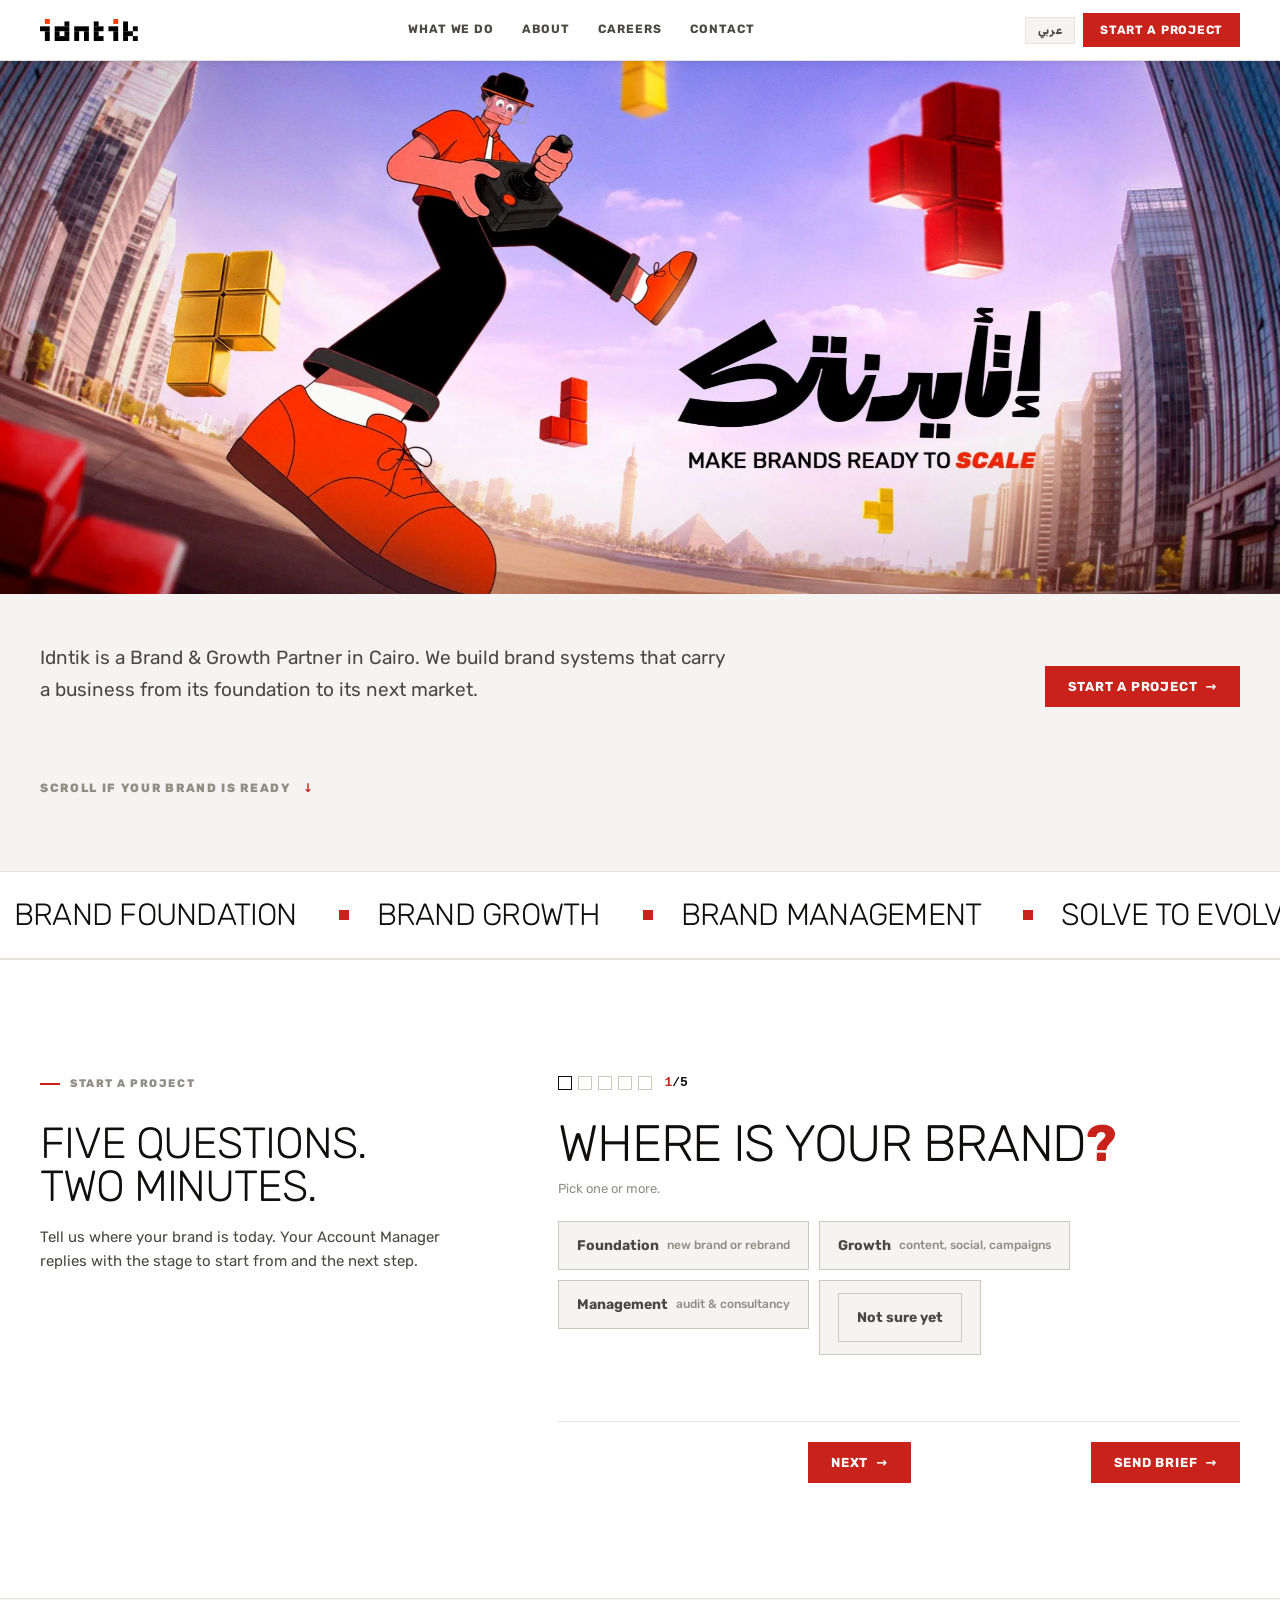
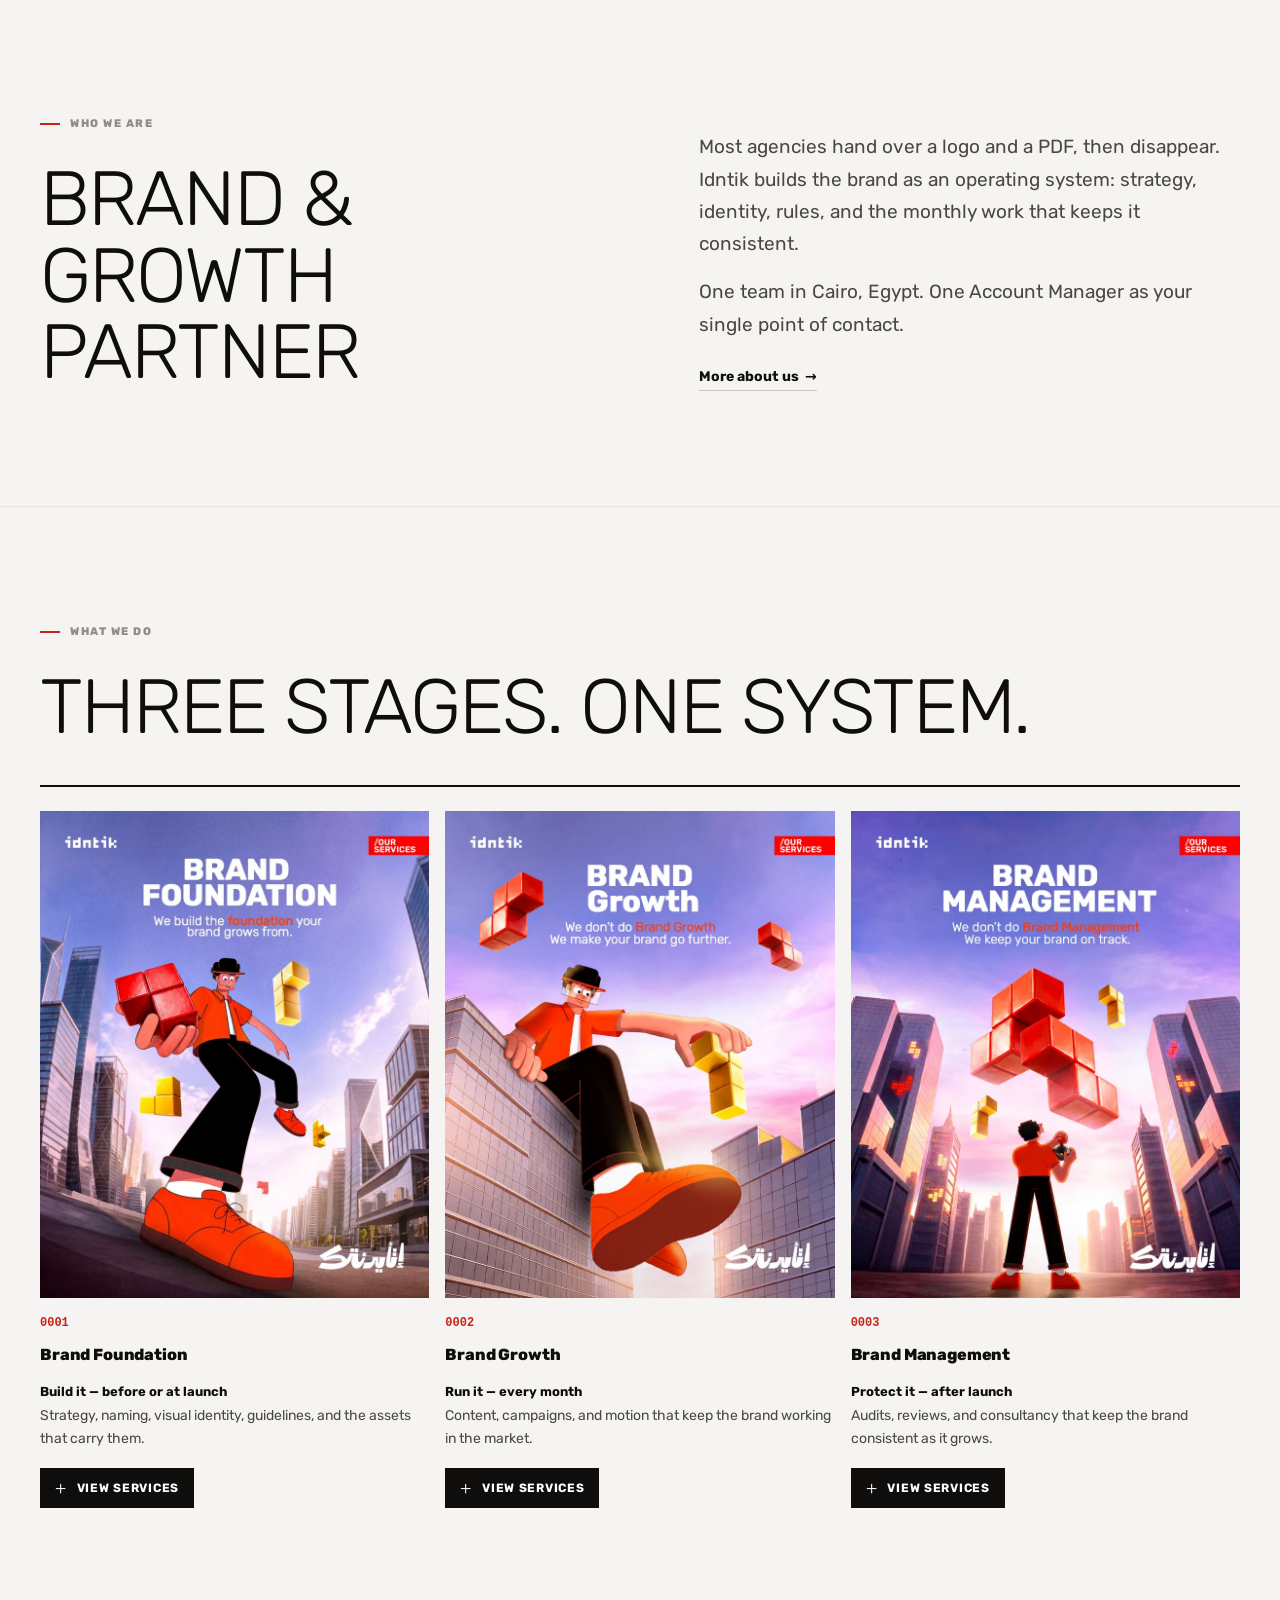
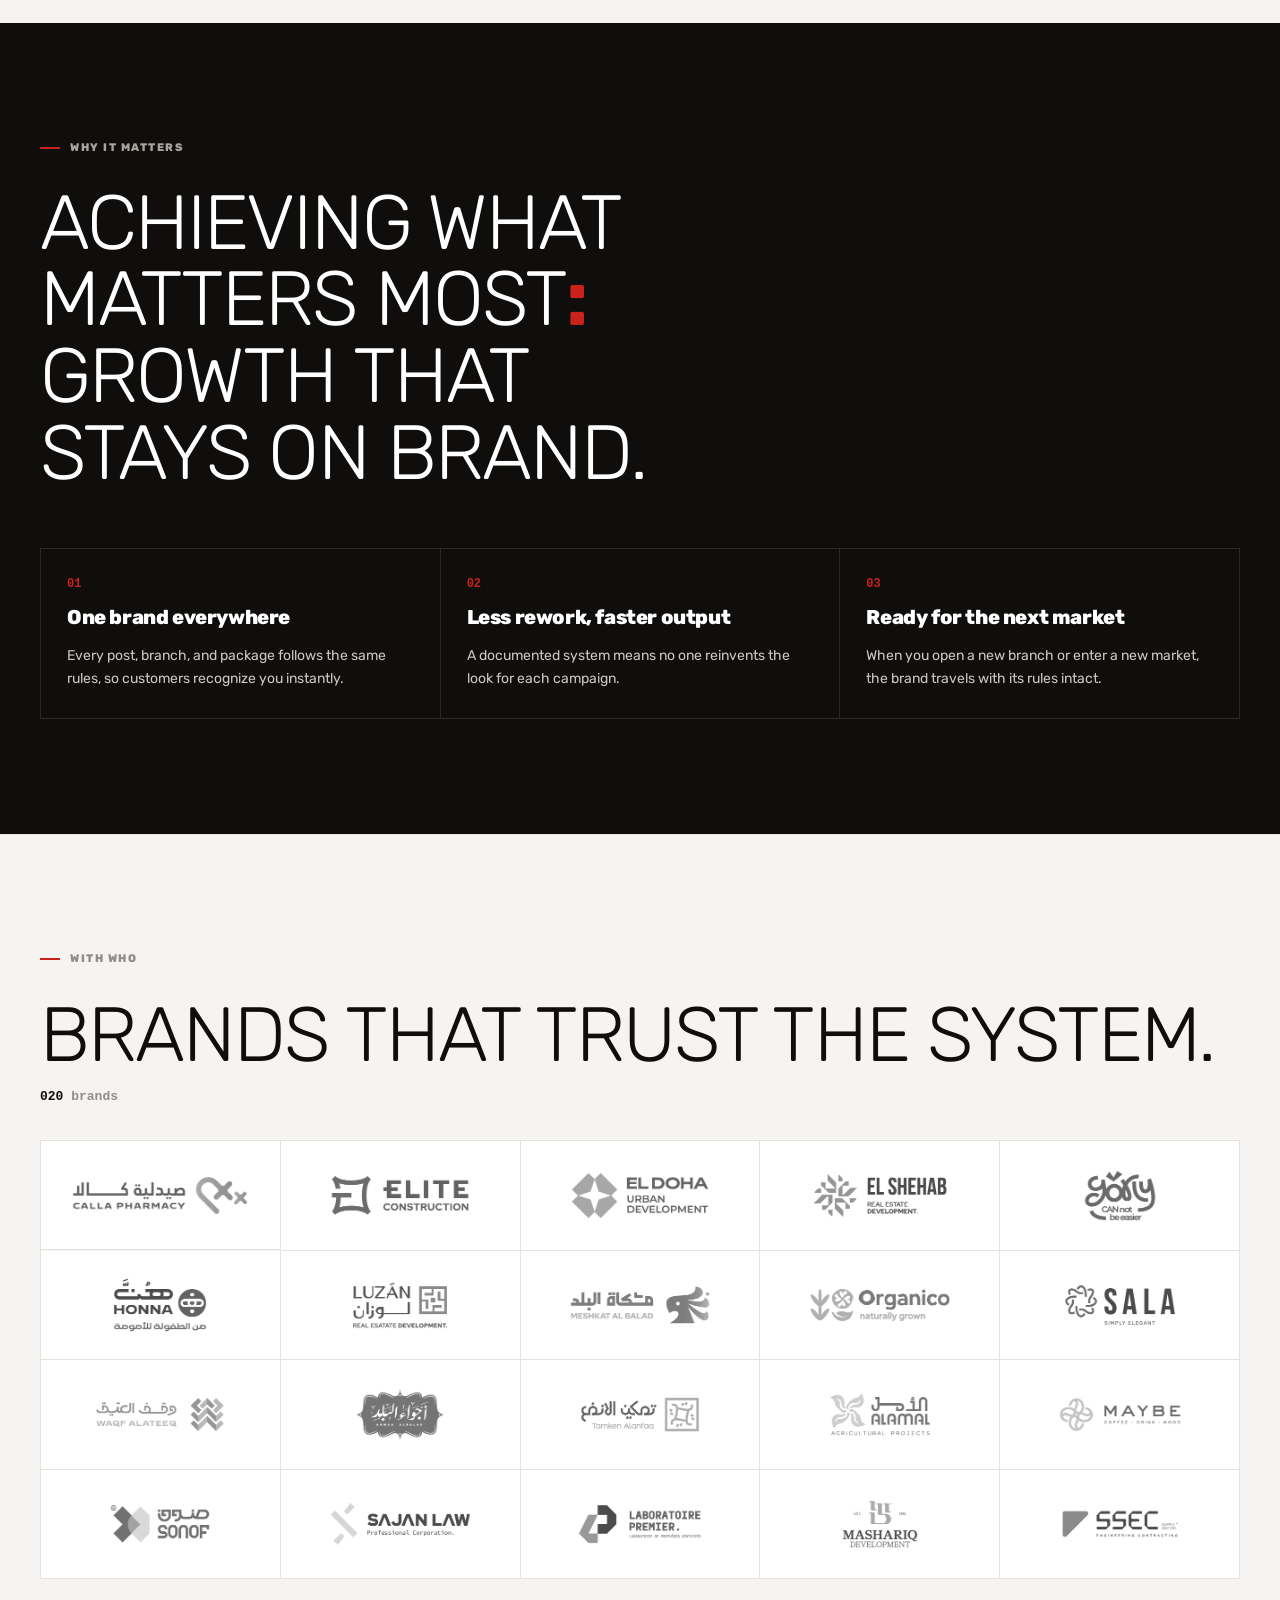
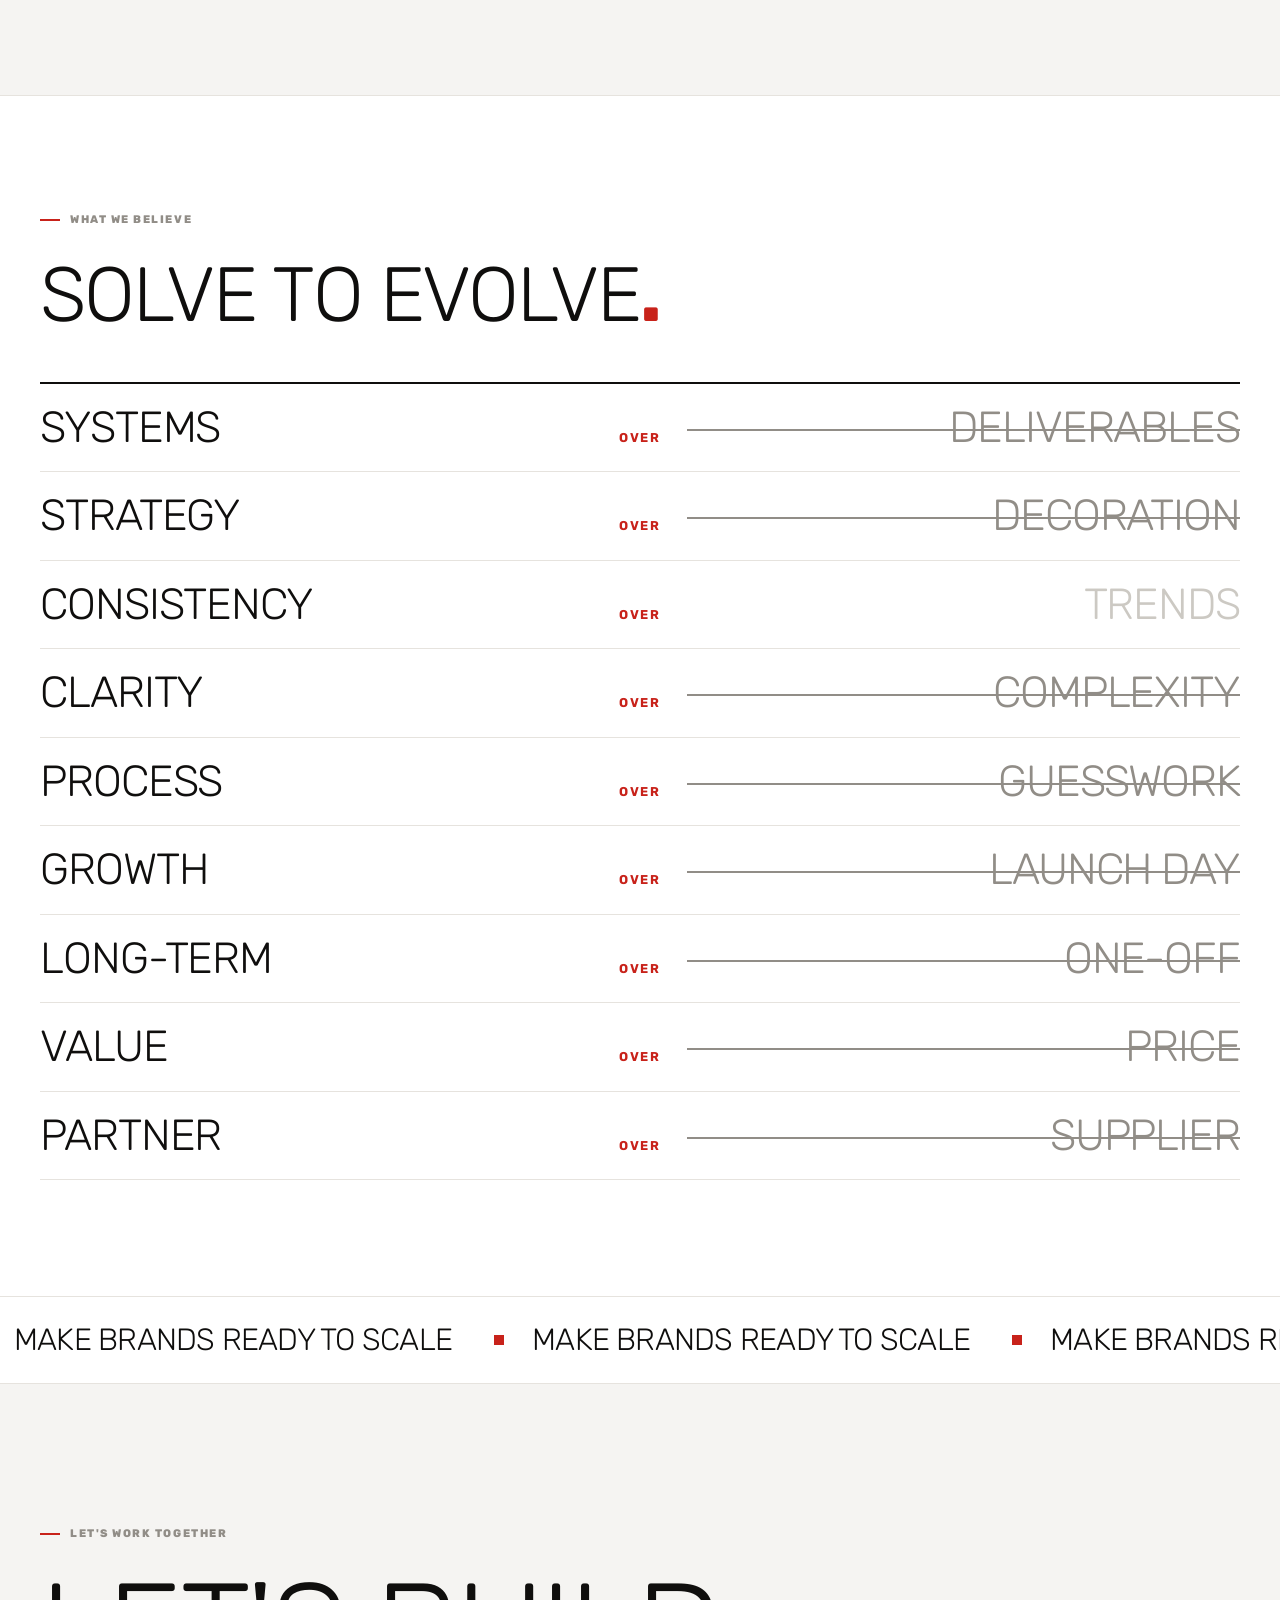
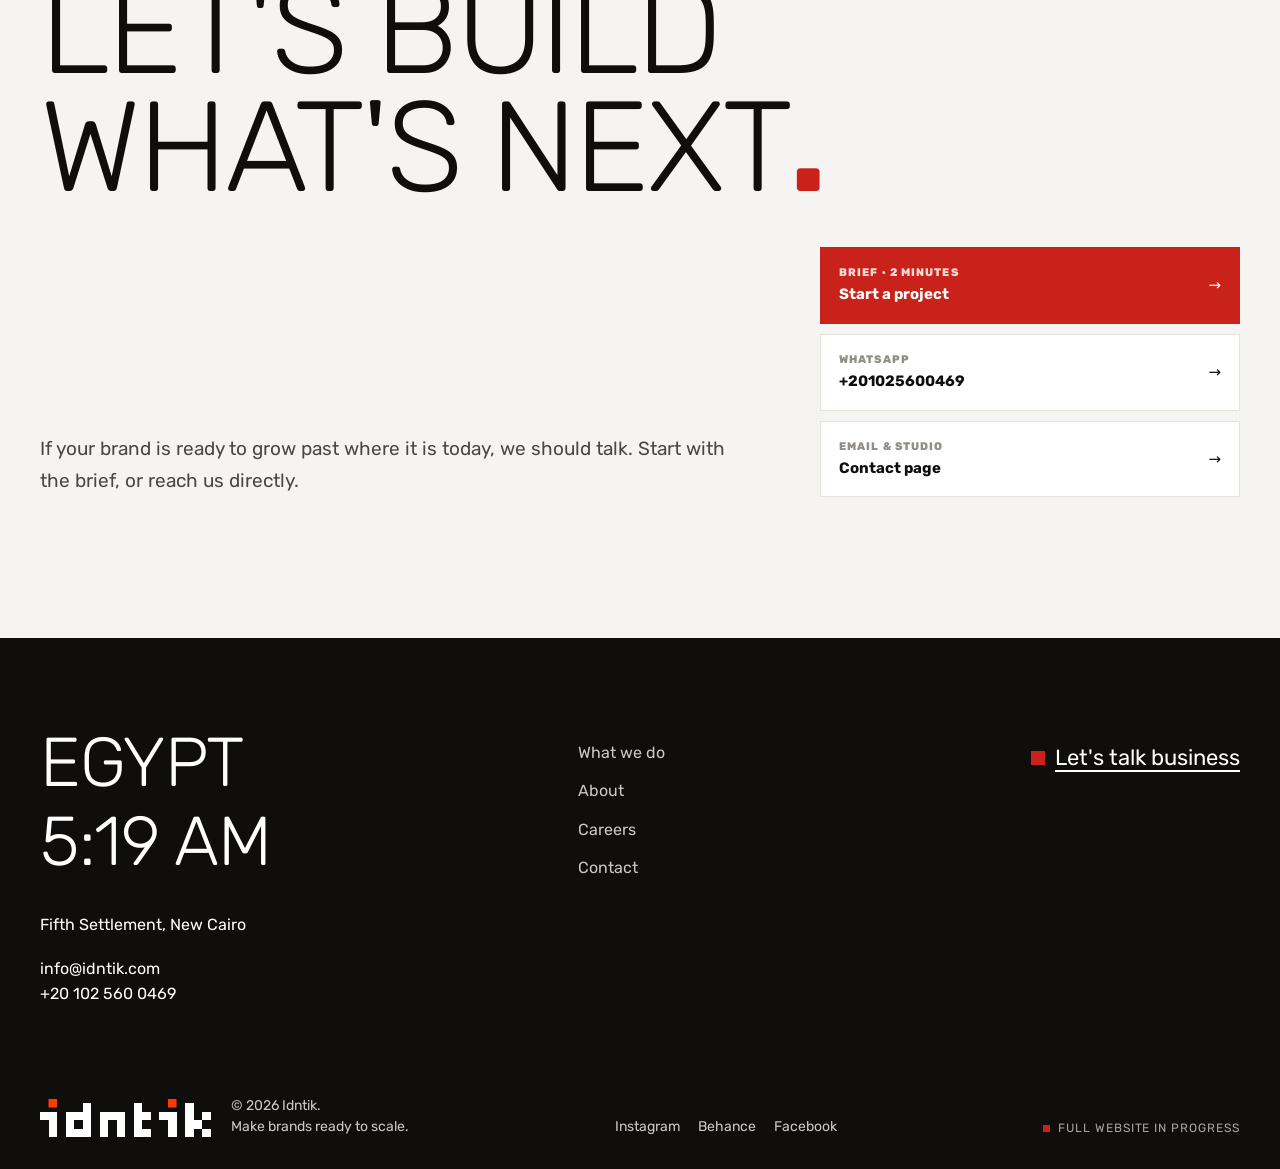
==== commit 6ba10079: "Dark footer: Egypt live clock, contact, talk-business CTA Co-Authored-By: Claude Opus 5.5 <noreply@a" ====
--- a/index.html
+++ b/index.html
@@ -258,20 +258,32 @@
 </section>
 
 </main>
-<footer>
-  <div class="wrap">
-    <div class="f-top">
-      <a href="index.html" class="f-big" aria-label="Idntik home"><svg class="logo-svg" focusable="false" xmlns="http://www.w3.org/2000/svg" viewBox="0 0 40 9" shape-rendering="crispEdges" aria-hidden="true"><rect x="2" y="0" width="2" height="2" fill="#FF3A00"/><rect x="30" y="0" width="2" height="2" fill="#FF3A00"/><rect x="10" y="1" width="2" height="2" fill="#000000"/><rect x="22" y="1" width="2" height="2" fill="#000000"/><rect x="34" y="1" width="2" height="4" fill="#000000"/><rect x="0" y="3" width="4" height="2" fill="#000000"/><rect x="6" y="3" width="6" height="2" fill="#000000"/><rect x="14" y="3" width="6" height="2" fill="#000000"/><rect x="22" y="3" width="4" height="2" fill="#000000"/><rect x="28" y="3" width="4" height="2" fill="#000000"/><rect x="38" y="3" width="2" height="2" fill="#000000"/><rect x="2" y="5" width="2" height="4" fill="#000000"/><rect x="6" y="5" width="2" height="2" fill="#000000"/><rect x="10" y="5" width="2" height="2" fill="#000000"/><rect x="14" y="5" width="2" height="4" fill="#000000"/><rect x="18" y="5" width="2" height="4" fill="#000000"/><rect x="22" y="5" width="2" height="2" fill="#000000"/><rect x="30" y="5" width="2" height="4" fill="#000000"/><rect x="34" y="5" width="4" height="2" fill="#000000"/><rect x="6" y="7" width="6" height="2" fill="#000000"/><rect x="22" y="7" width="4" height="2" fill="#000000"/><rect x="34" y="7" width="2" height="2" fill="#000000"/><rect x="38" y="7" width="2" height="2" fill="#000000"/></svg></a>
-      <nav class="f-nav" aria-label="Footer">
+<footer class="ft">
+  <div class="wrap">
+    <div class="ft-grid">
+      <div class="ft-loc">
+        <h2 class="ft-city"><span class="en">Egypt</span><span class="ar">مصر</span></h2>
+        <p class="ft-time" id="ftClock" aria-label="Cairo local time">&nbsp;</p>
+        <div class="ft-info">
+          <p data-text="officeAddress"></p>
+          <p><a data-mail href="#"><span data-text="email"></span></a><br>
+             <a data-wa href="#" dir="ltr"><span data-text="whatsappDisplay"></span></a></p>
+        </div>
+      </div>
+      <nav class="ft-nav" aria-label="Footer">
         <a href="index.html#what"><span class="en">What we do</span><span class="ar">ماذا نقدّم</span></a>
         <a href="about.html"><span class="en">About</span><span class="ar">من نحن</span></a>
         <a href="careers.html"><span class="en">Careers</span><span class="ar">الوظائف</span></a>
         <a href="contact.html"><span class="en">Contact</span><span class="ar">تواصل</span></a>
       </nav>
-    </div>
-    <div class="f">
-      <span>© 2026 Idntik · <span class="en">Cairo, Egypt</span><span class="ar">القاهرة، مصر</span></span>
-      <div class="f-links">
+      <a class="ft-cta" href="contact.html"><i></i><span class="en">Let's talk business</span><span class="ar">لنتحدّث في العمل</span></a>
+    </div>
+    <div class="ft-bottom">
+      <div class="ft-brand">
+        <a href="index.html" class="f-big" aria-label="Idntik home"><svg class="logo-svg" focusable="false" xmlns="http://www.w3.org/2000/svg" viewBox="0 0 40 9" shape-rendering="crispEdges" aria-hidden="true"><rect x="2" y="0" width="2" height="2" fill="#FF3A00"/><rect x="30" y="0" width="2" height="2" fill="#FF3A00"/><rect x="10" y="1" width="2" height="2" fill="#000000"/><rect x="22" y="1" width="2" height="2" fill="#000000"/><rect x="34" y="1" width="2" height="4" fill="#000000"/><rect x="0" y="3" width="4" height="2" fill="#000000"/><rect x="6" y="3" width="6" height="2" fill="#000000"/><rect x="14" y="3" width="6" height="2" fill="#000000"/><rect x="22" y="3" width="4" height="2" fill="#000000"/><rect x="28" y="3" width="4" height="2" fill="#000000"/><rect x="38" y="3" width="2" height="2" fill="#000000"/><rect x="2" y="5" width="2" height="4" fill="#000000"/><rect x="6" y="5" width="2" height="2" fill="#000000"/><rect x="10" y="5" width="2" height="2" fill="#000000"/><rect x="14" y="5" width="2" height="4" fill="#000000"/><rect x="18" y="5" width="2" height="4" fill="#000000"/><rect x="22" y="5" width="2" height="2" fill="#000000"/><rect x="30" y="5" width="2" height="4" fill="#000000"/><rect x="34" y="5" width="4" height="2" fill="#000000"/><rect x="6" y="7" width="6" height="2" fill="#000000"/><rect x="22" y="7" width="4" height="2" fill="#000000"/><rect x="34" y="7" width="2" height="2" fill="#000000"/><rect x="38" y="7" width="2" height="2" fill="#000000"/></svg></a>
+        <span>© 2026 Idntik.<br><span class="en">Make brands ready to scale.</span><span class="ar">نجهّز العلامات للتوسّع.</span></span>
+      </div>
+      <div class="ft-social">
         <a data-link="instagramUrl" data-tag href="#">Instagram</a>
         <a data-link="behanceUrl" data-tag href="#">Behance</a>
         <a data-link="facebookUrl" data-tag href="#">Facebook</a>
--- a/styles.css
+++ b/styles.css
@@ -558,3 +558,37 @@
 .lang-ar #jobs.slide .job{transform:translateX(32px)}
 #jobs.slide.in .job{opacity:1;transform:none}
 @media (prefers-reduced-motion:reduce){.sweep{display:none}}
+
+/* ── footer · dark (Social Nuts layout) ─────────────── */
+footer.ft{background:var(--ink);color:var(--white);border-top:0;padding-block:clamp(56px,7vw,96px) 32px}
+.ft a{color:inherit;text-decoration:none}
+.ft-grid{display:grid;grid-template-columns:1.2fr 1fr auto;gap:48px 32px;align-items:start;padding-bottom:clamp(56px,7vw,96px)}
+.ft-city,.ft-time{font-weight:300;font-size:clamp(44px,5.4vw,80px);line-height:1;letter-spacing:-.02em;text-transform:uppercase;margin:0;color:var(--white)}
+.ft-time{margin-top:10px;direction:ltr;text-align:start}
+.lang-ar .ft-time{text-align:right}
+.ft-info{margin-top:36px;display:grid;gap:18px;font-size:16px;line-height:1.6;color:var(--white)}
+.ft-info p{margin:0}
+.ft-info a:hover{color:var(--red)}
+.ft-nav{display:grid;gap:12px;padding-top:12px}
+.ft-nav a{font-size:16px;color:var(--b2)}
+.ft-nav a:hover{color:var(--white)}
+.ft-cta{display:inline-flex;align-items:center;gap:10px;font-size:22px;font-weight:400;text-decoration:underline!important;text-underline-offset:5px;text-decoration-thickness:1px;padding-top:12px;white-space:nowrap}
+.ft-cta i{width:14px;height:14px;background:var(--red);flex:none}
+.ft-cta:hover{color:var(--red)}
+.ft-bottom{display:flex;justify-content:space-between;align-items:end;flex-wrap:wrap;gap:20px 32px;font-size:14px;line-height:1.45;color:var(--b2)}
+.ft-brand{display:flex;align-items:end;gap:20px}
+.ft .f-big .logo-svg{height:clamp(28px,3vw,40px)}
+.ft .logo-svg rect[fill="#000000"]{fill:var(--white)}
+.ft-social{display:flex;flex-wrap:wrap;gap:8px 18px}
+.ft-social a:hover{color:var(--white)}
+.ft .building{font-size:12px;letter-spacing:.08em;text-transform:uppercase;color:var(--b3)}
+.lang-ar .ft .building{letter-spacing:0}
+@media (max-width:900px){
+  .ft-grid{grid-template-columns:1fr 1fr}
+  .ft-cta{grid-column:1/-1;grid-row:1;padding-top:0}
+}
+@media (max-width:600px){
+  .ft-grid{grid-template-columns:1fr;gap:40px}
+  .ft-nav{grid-template-columns:1fr 1fr}
+  .ft-bottom{flex-direction:column;align-items:flex-start}
+}
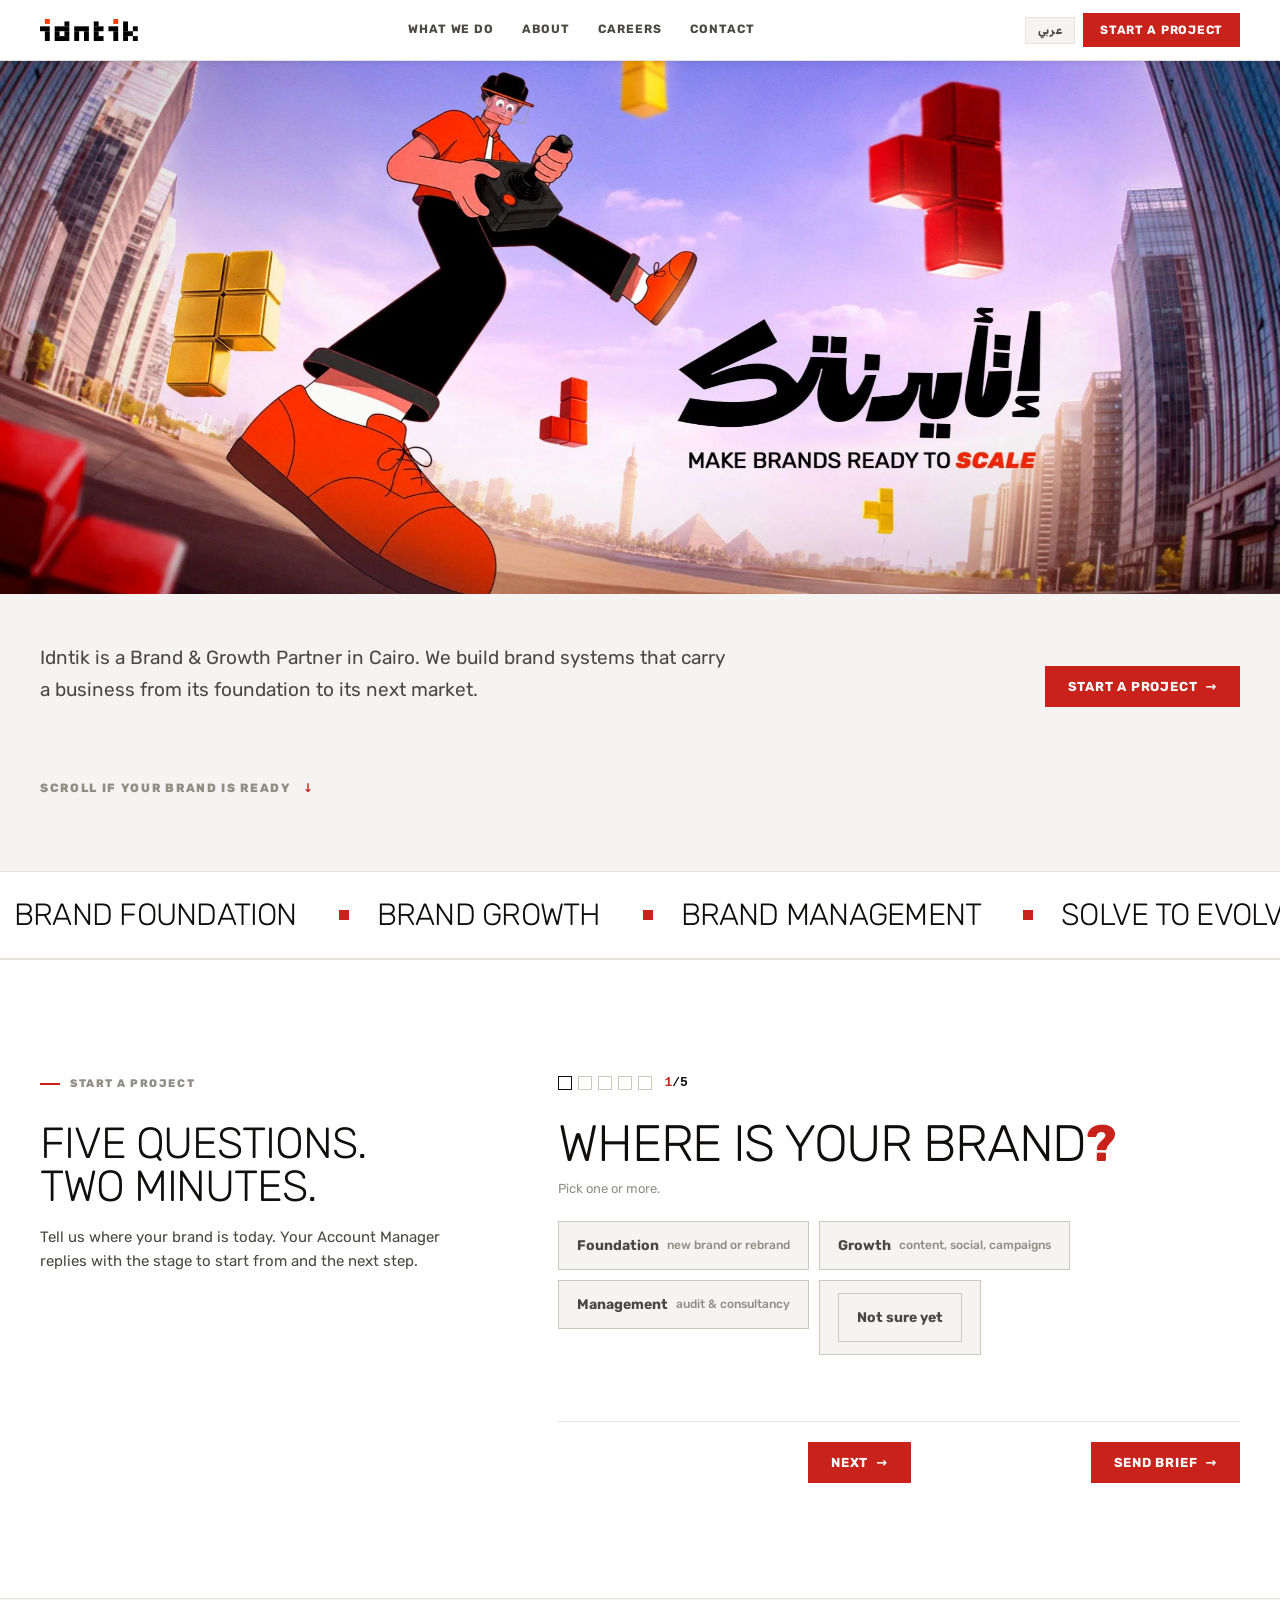
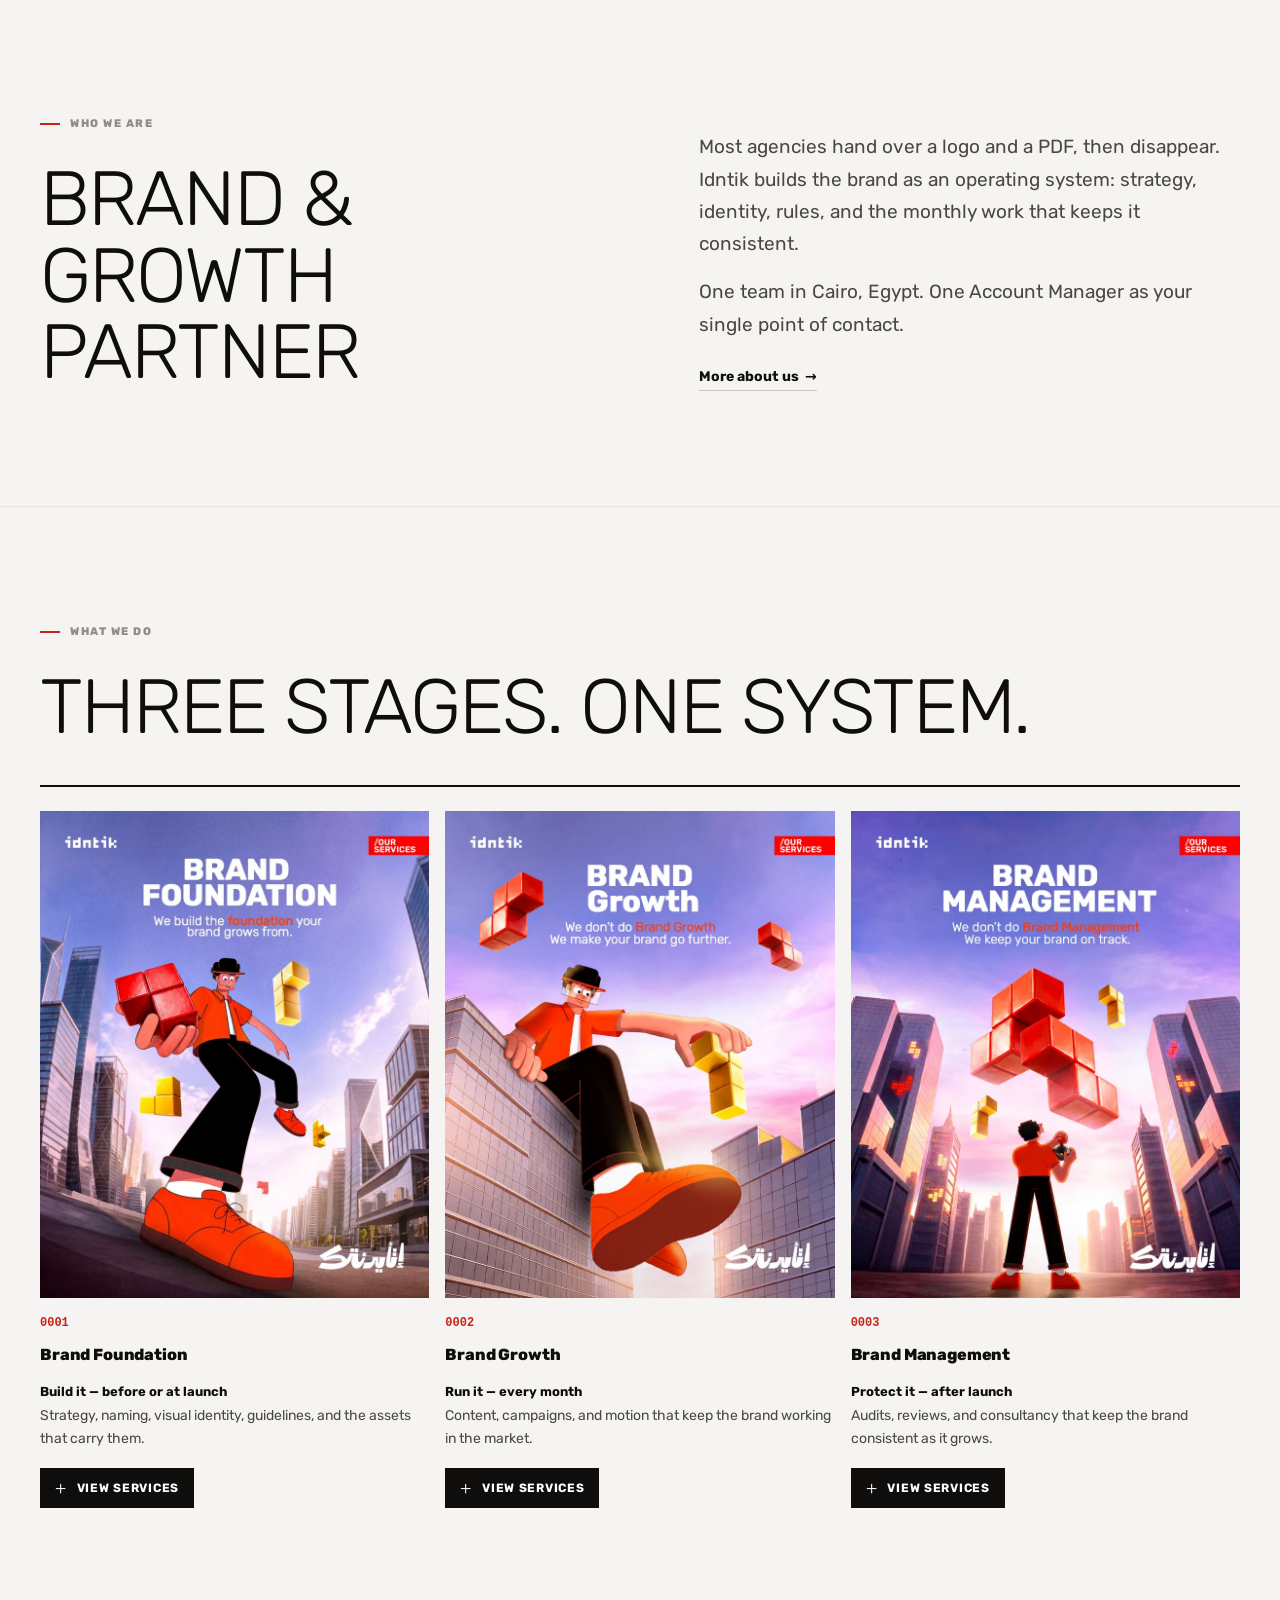
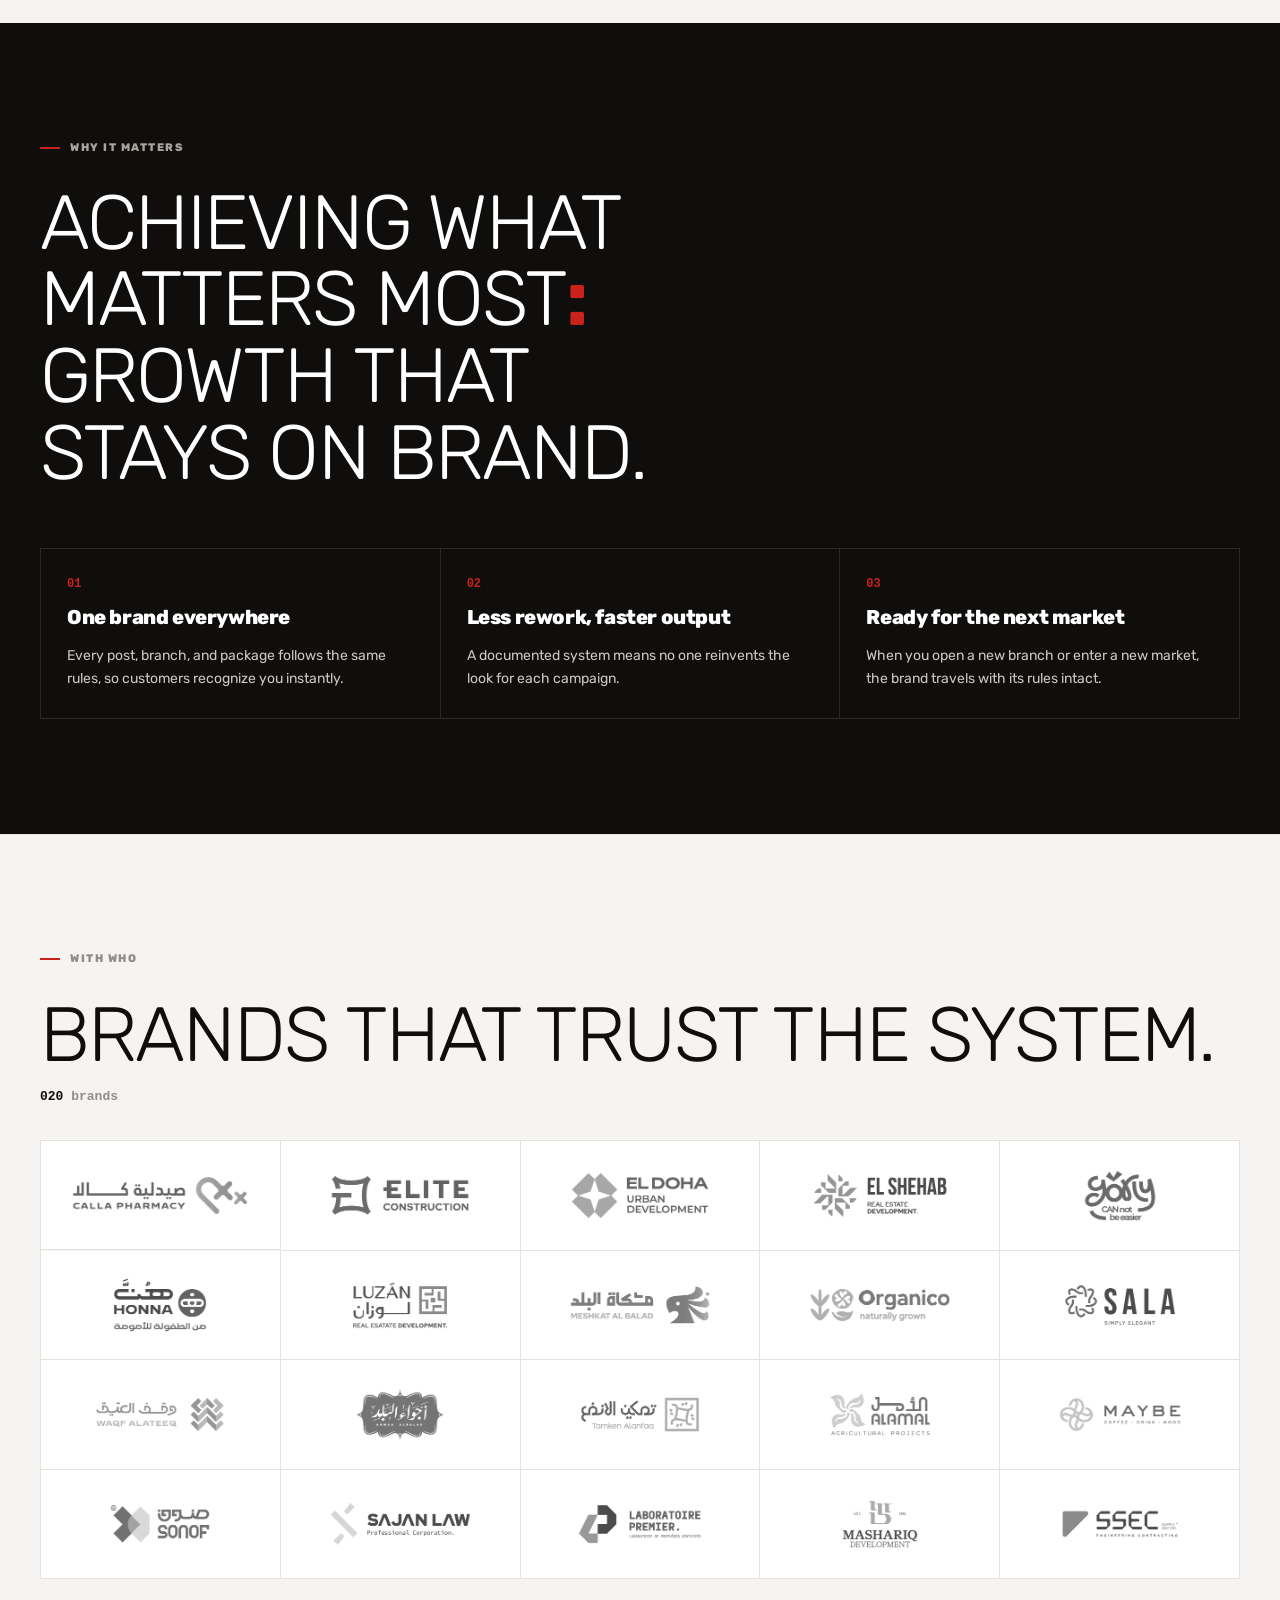
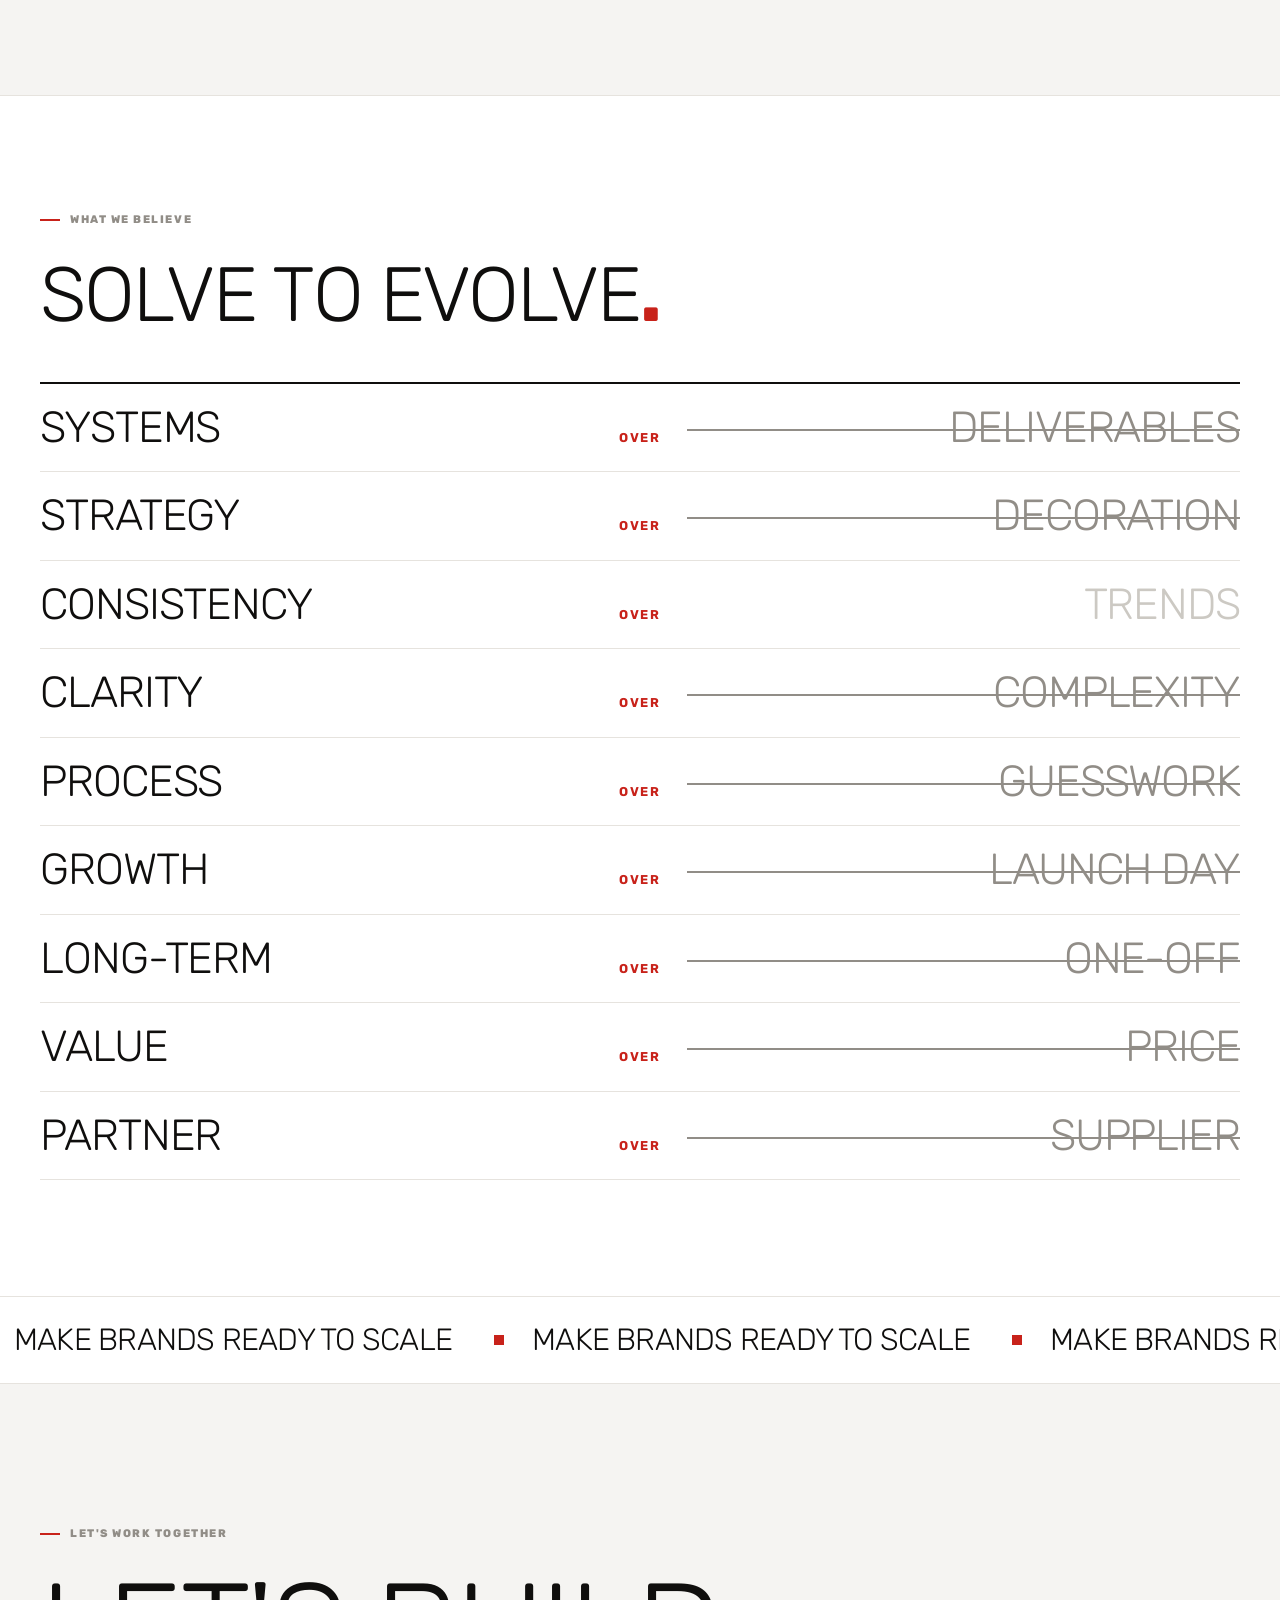
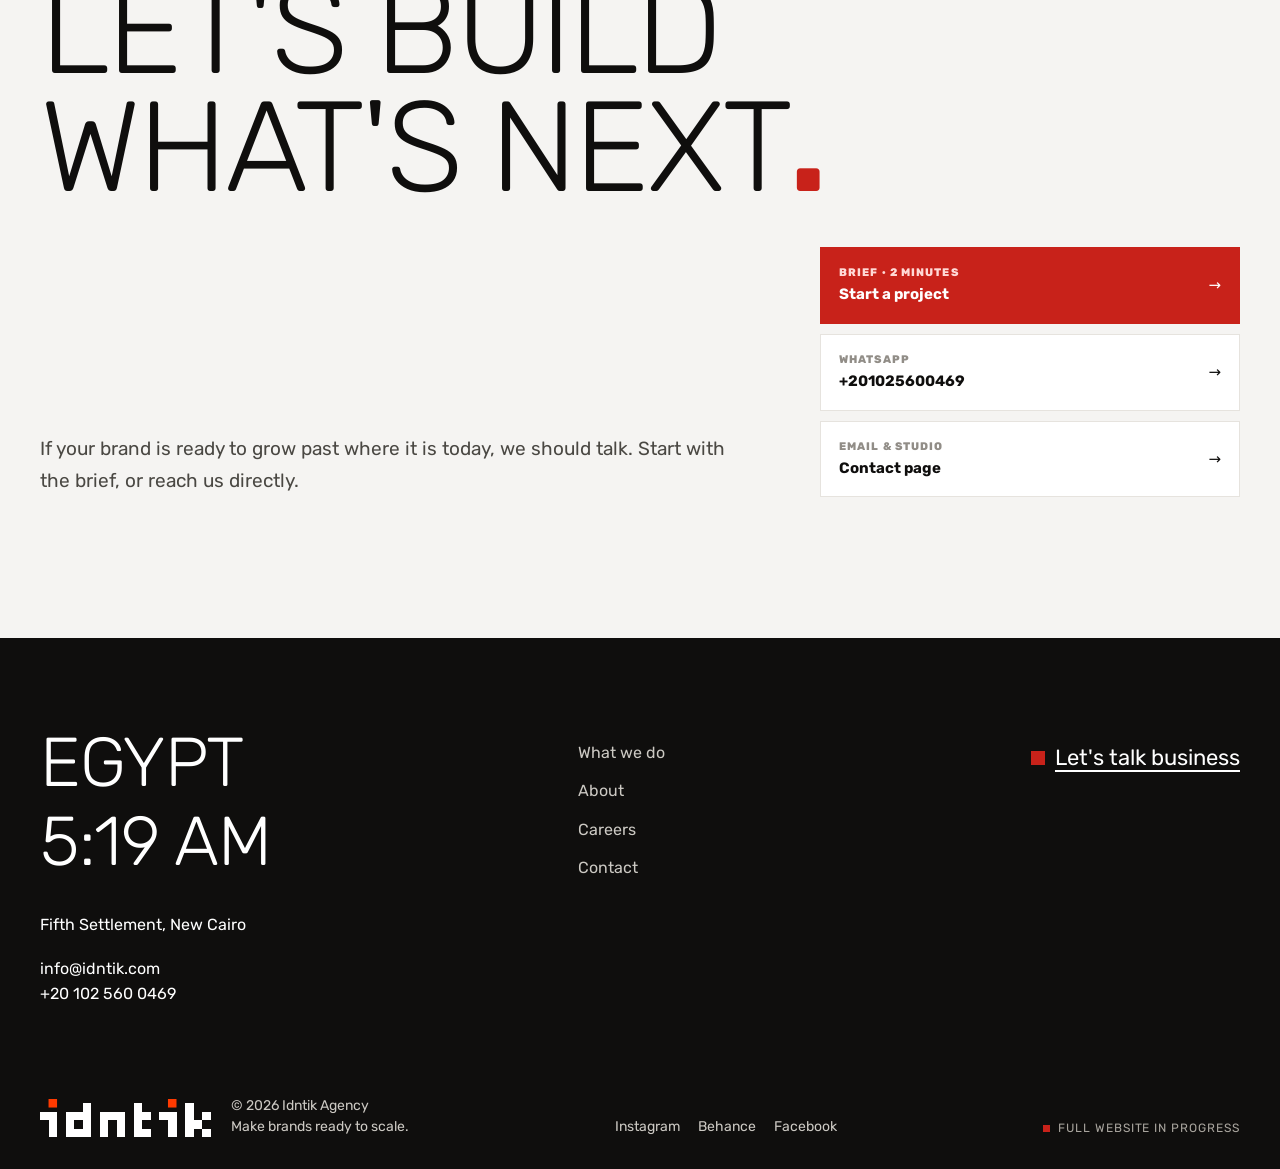
==== commit 16e7f54d: "Footer: © 2026 Idntik Agency Co-Authored-By: Claude Opus 5.5 <noreply@anthropic.com> Claude-Session:" ====
--- a/index.html
+++ b/index.html
@@ -281,7 +281,7 @@
     <div class="ft-bottom">
       <div class="ft-brand">
         <a href="index.html" class="f-big" aria-label="Idntik home"><svg class="logo-svg" focusable="false" xmlns="http://www.w3.org/2000/svg" viewBox="0 0 40 9" shape-rendering="crispEdges" aria-hidden="true"><rect x="2" y="0" width="2" height="2" fill="#FF3A00"/><rect x="30" y="0" width="2" height="2" fill="#FF3A00"/><rect x="10" y="1" width="2" height="2" fill="#000000"/><rect x="22" y="1" width="2" height="2" fill="#000000"/><rect x="34" y="1" width="2" height="4" fill="#000000"/><rect x="0" y="3" width="4" height="2" fill="#000000"/><rect x="6" y="3" width="6" height="2" fill="#000000"/><rect x="14" y="3" width="6" height="2" fill="#000000"/><rect x="22" y="3" width="4" height="2" fill="#000000"/><rect x="28" y="3" width="4" height="2" fill="#000000"/><rect x="38" y="3" width="2" height="2" fill="#000000"/><rect x="2" y="5" width="2" height="4" fill="#000000"/><rect x="6" y="5" width="2" height="2" fill="#000000"/><rect x="10" y="5" width="2" height="2" fill="#000000"/><rect x="14" y="5" width="2" height="4" fill="#000000"/><rect x="18" y="5" width="2" height="4" fill="#000000"/><rect x="22" y="5" width="2" height="2" fill="#000000"/><rect x="30" y="5" width="2" height="4" fill="#000000"/><rect x="34" y="5" width="4" height="2" fill="#000000"/><rect x="6" y="7" width="6" height="2" fill="#000000"/><rect x="22" y="7" width="4" height="2" fill="#000000"/><rect x="34" y="7" width="2" height="2" fill="#000000"/><rect x="38" y="7" width="2" height="2" fill="#000000"/></svg></a>
-        <span>© 2026 Idntik.<br><span class="en">Make brands ready to scale.</span><span class="ar">نجهّز العلامات للتوسّع.</span></span>
+        <span>© 2026 Idntik Agency<br><span class="en">Make brands ready to scale.</span><span class="ar">نجهّز العلامات للتوسّع.</span></span>
       </div>
       <div class="ft-social">
         <a data-link="instagramUrl" data-tag href="#">Instagram</a>
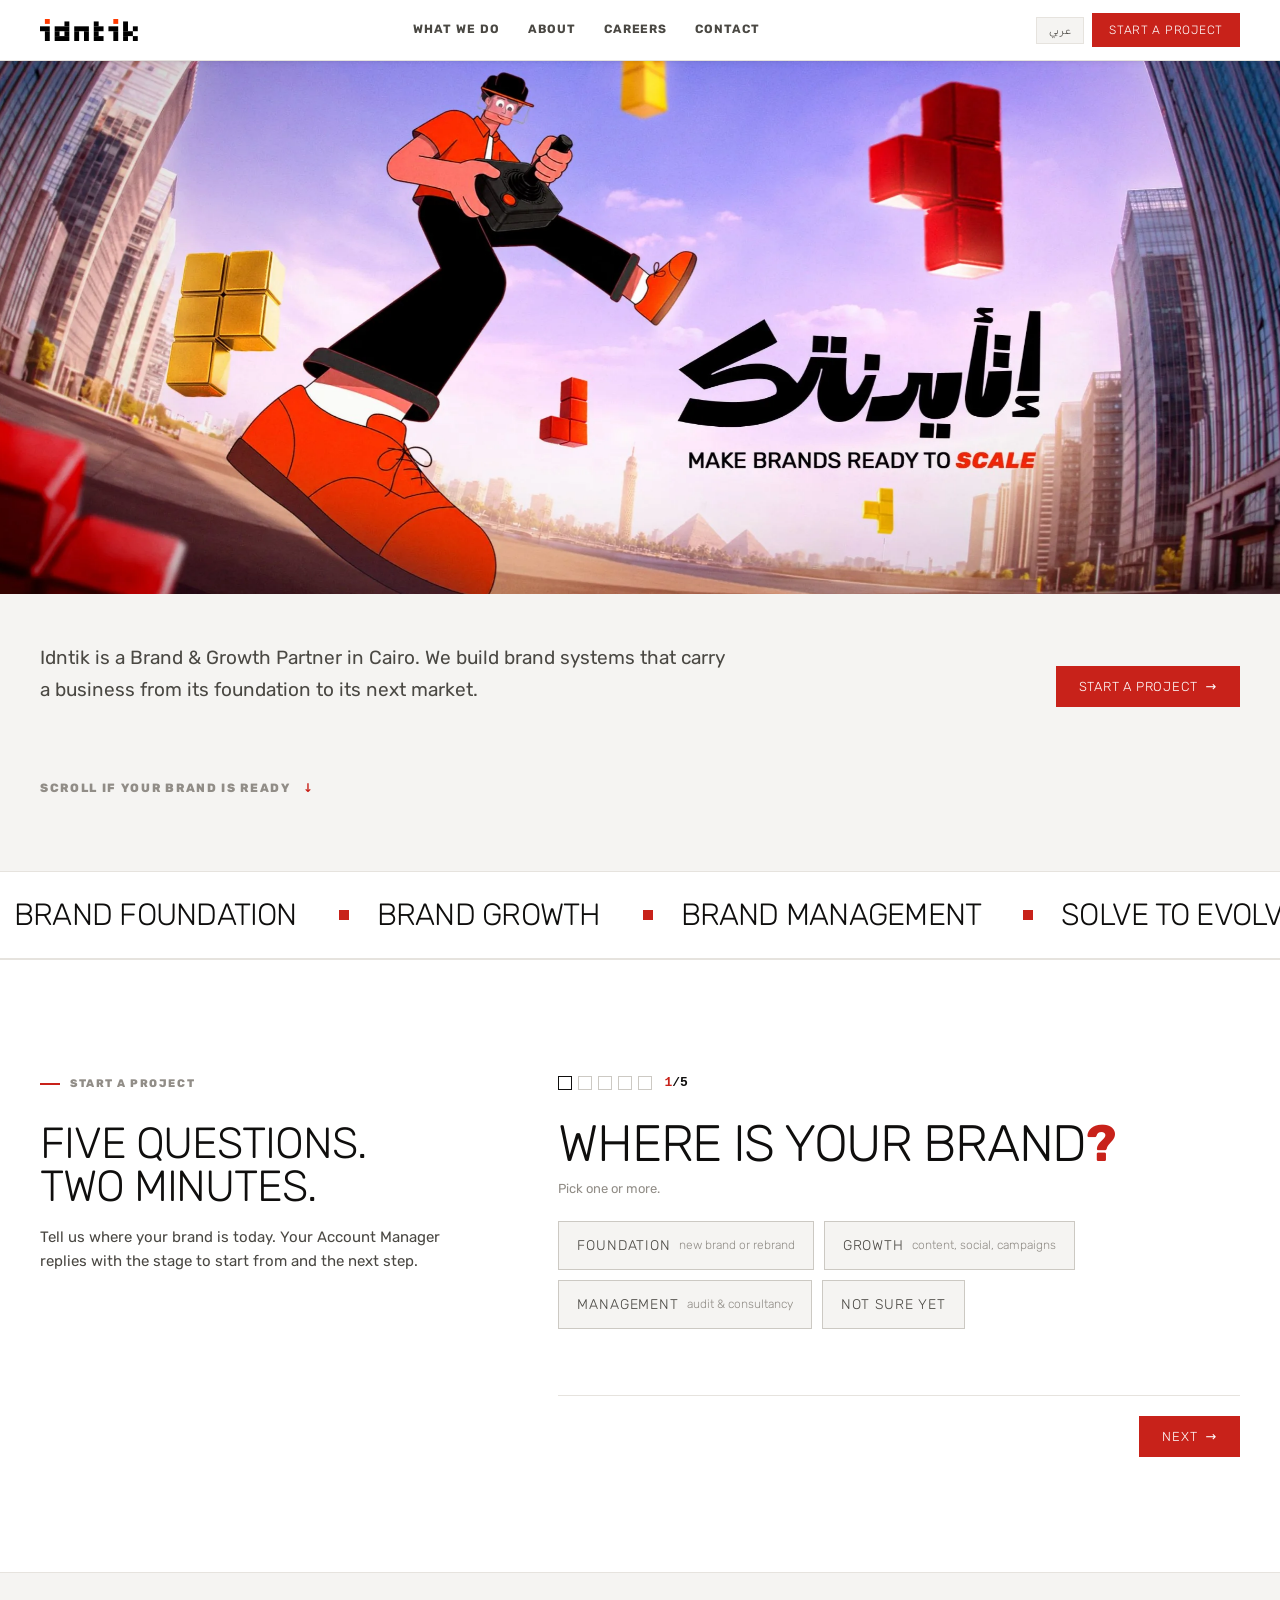
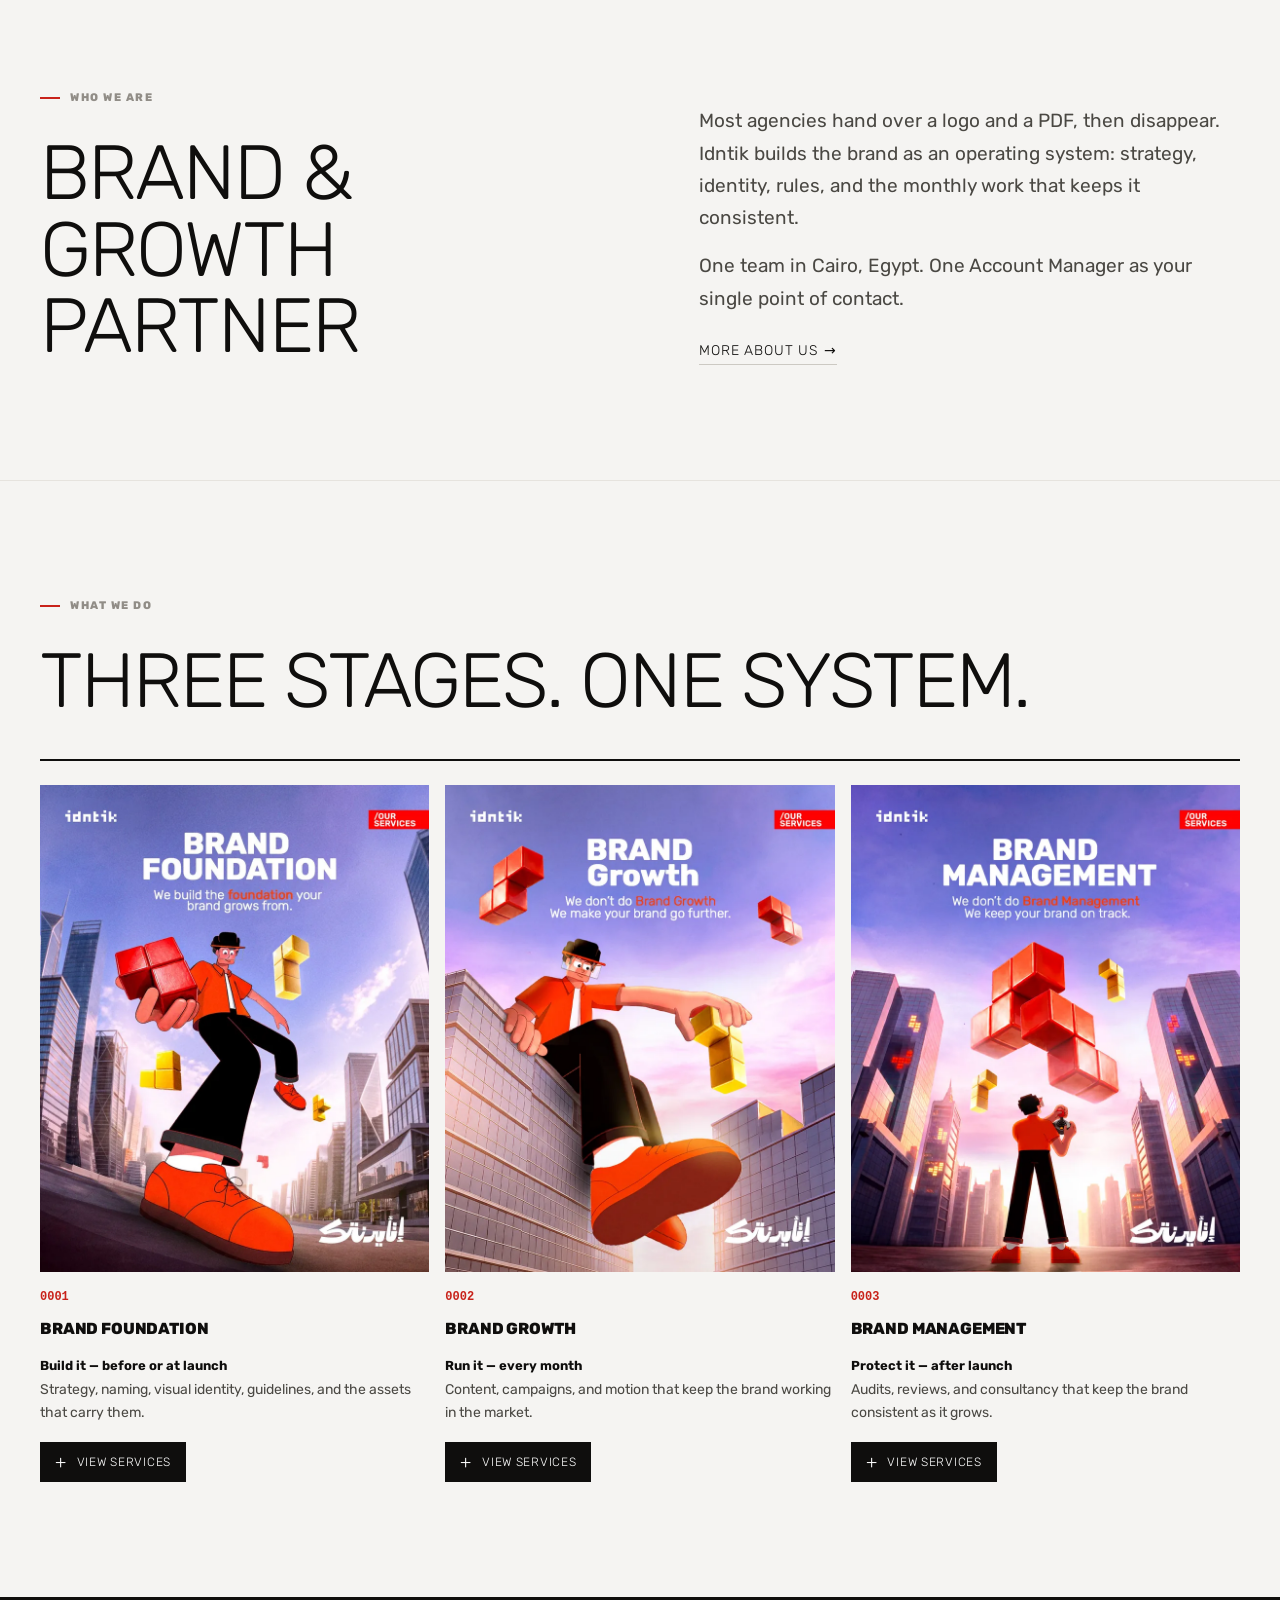
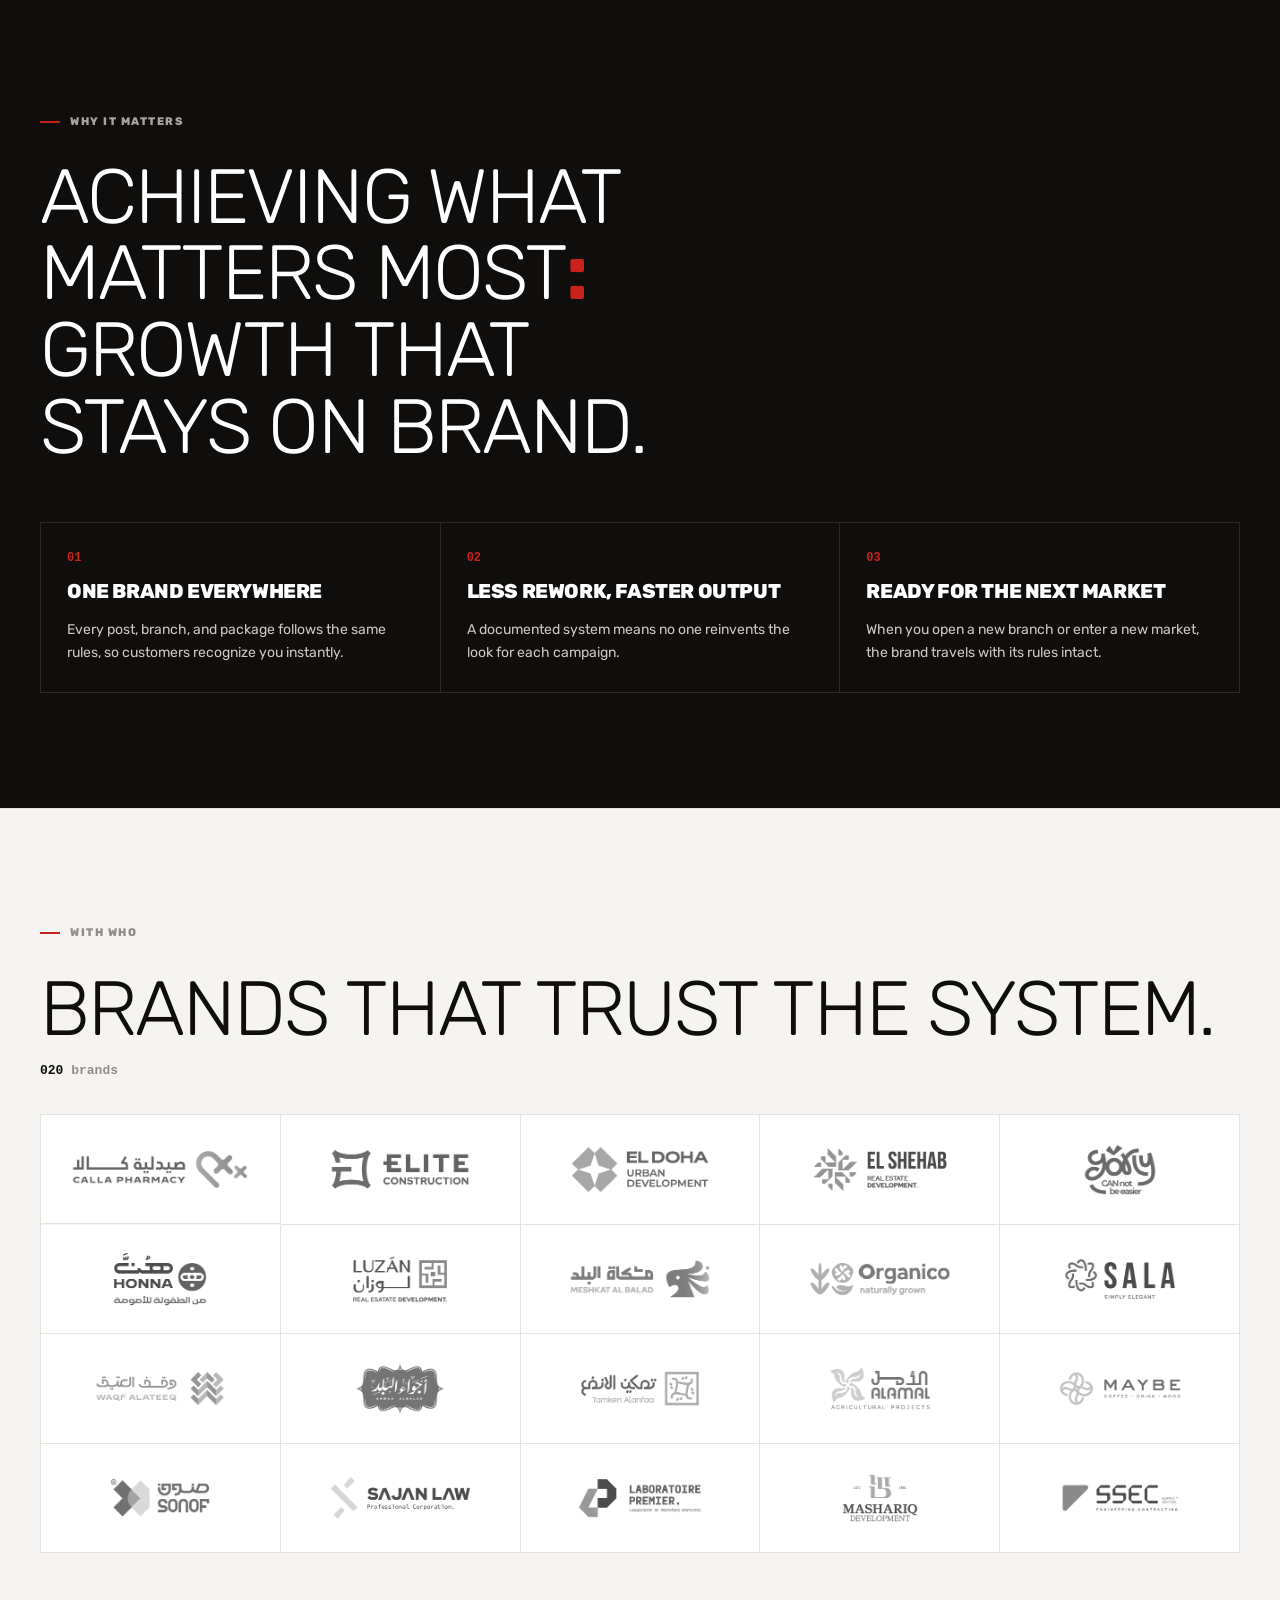
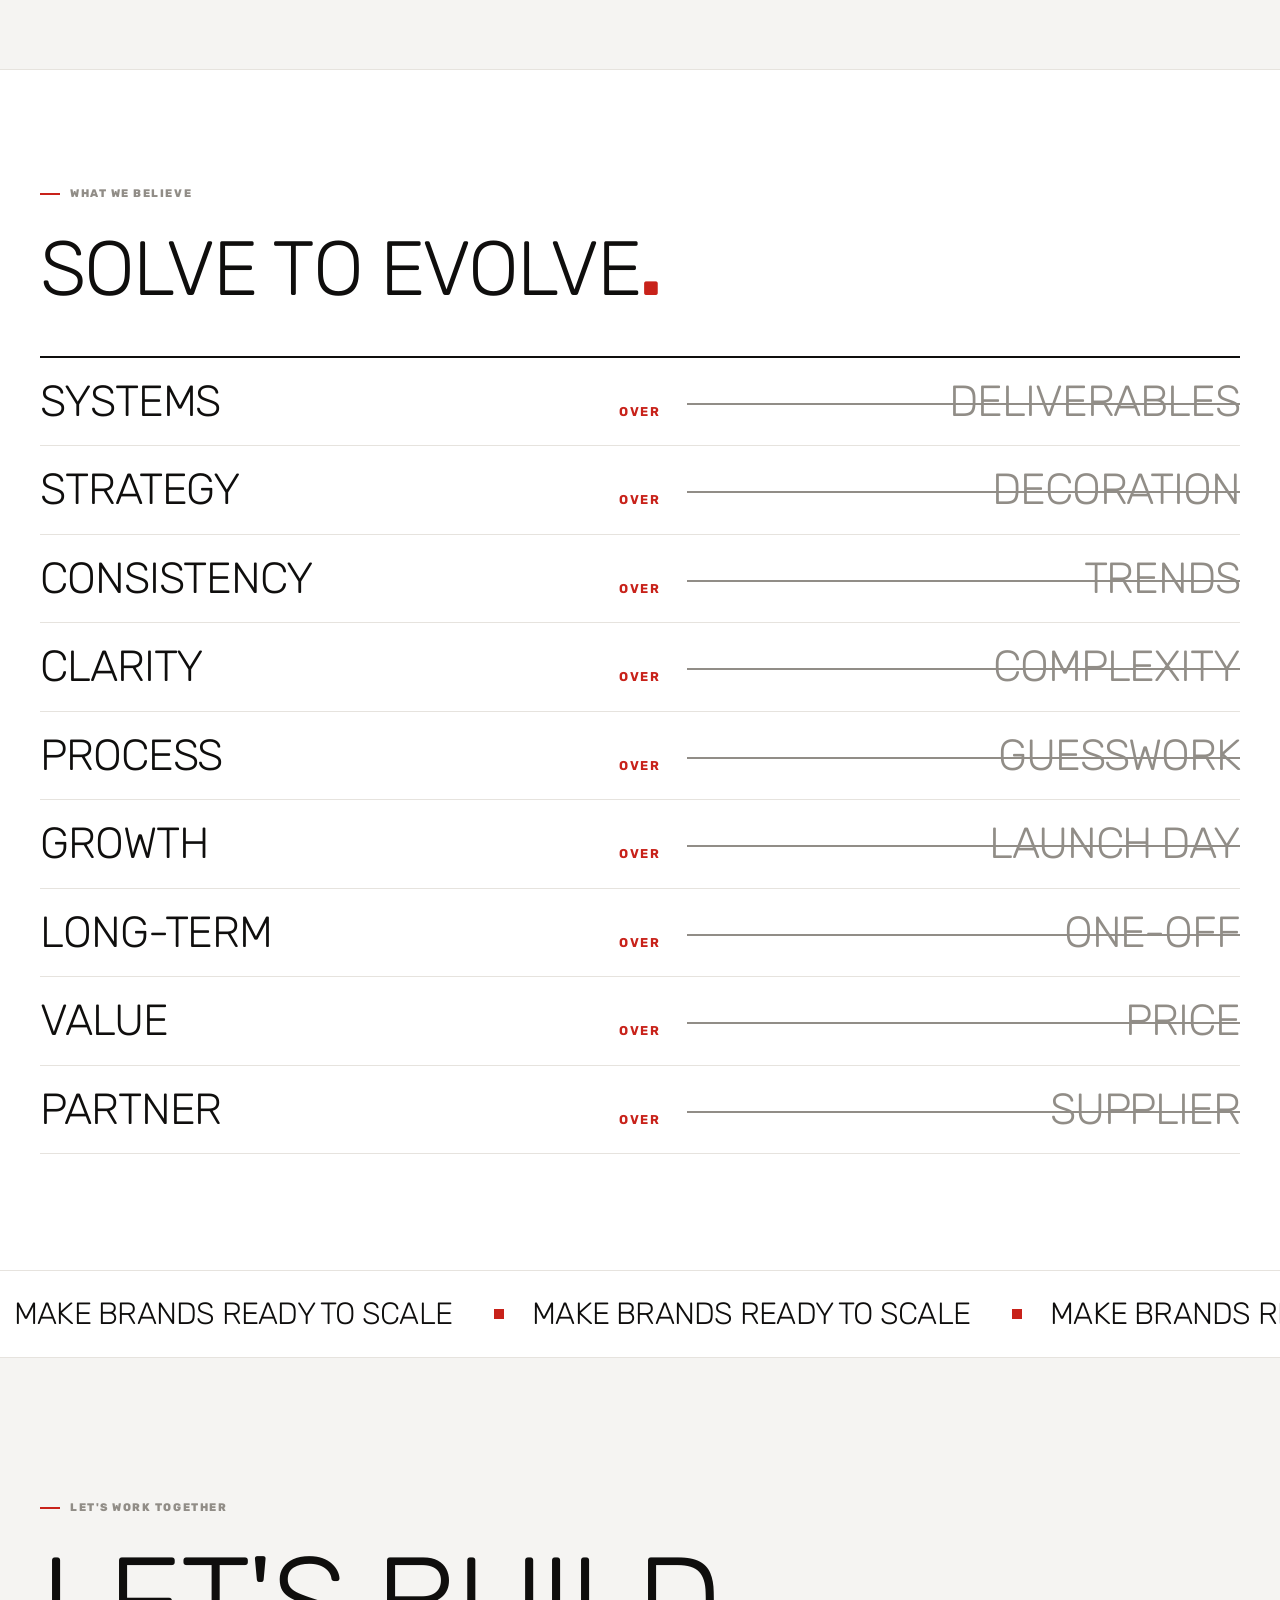
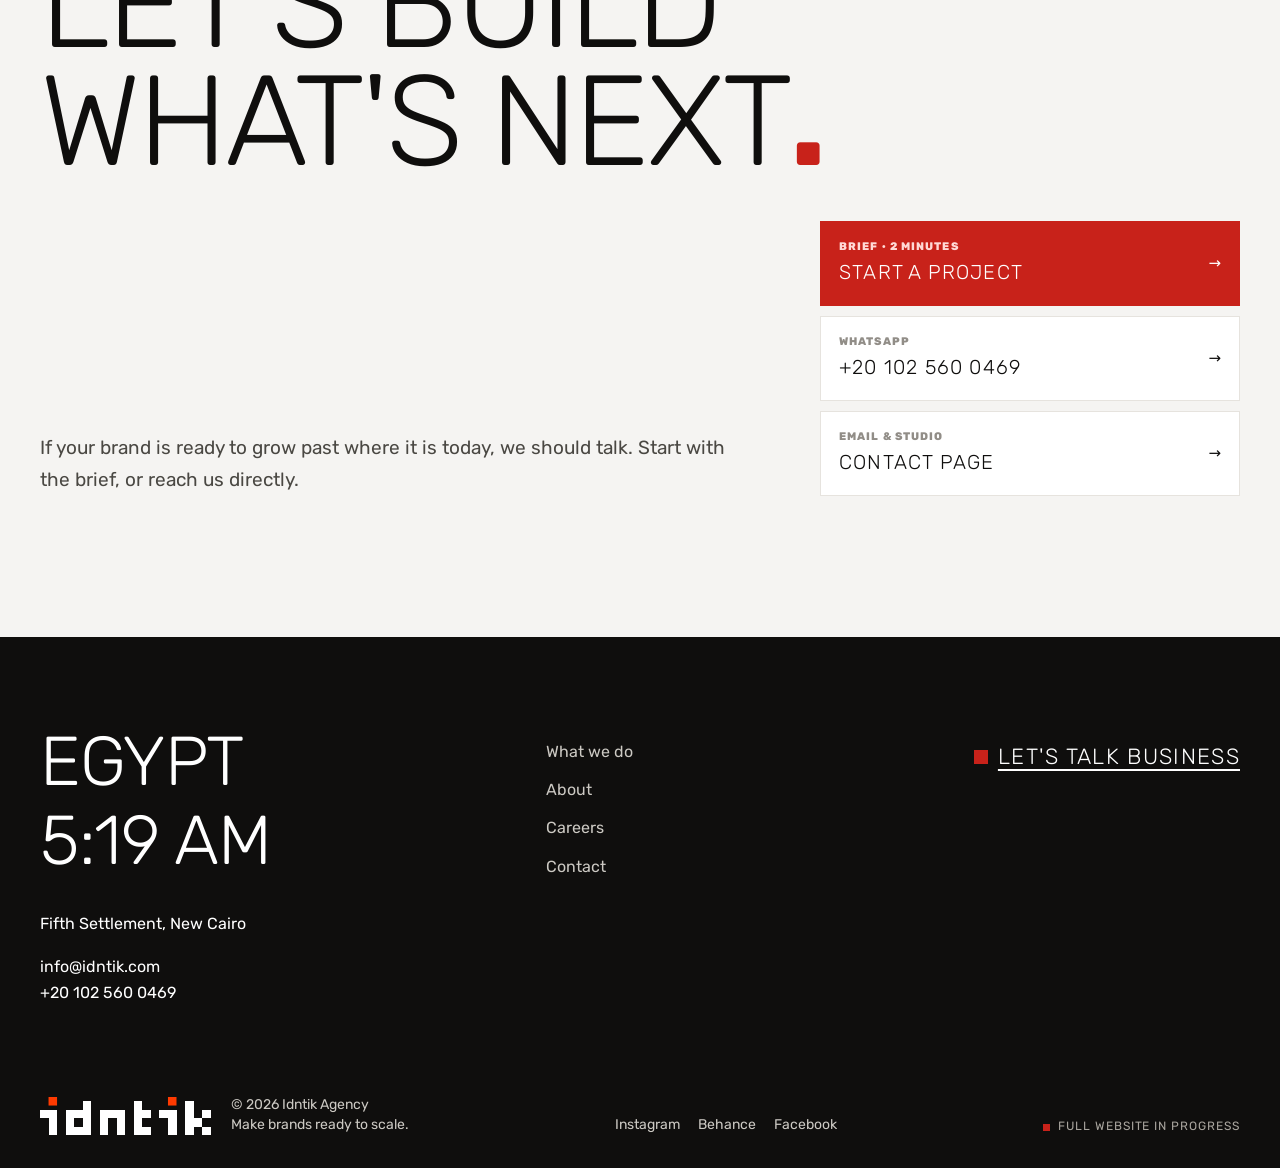
==== commit 4cd901c9: "Buttons in light capitals; fix hidden Send button and nested chip border Co-Authored-By: Claude Opus" ====
--- a/index.html
+++ b/index.html
@@ -250,7 +250,7 @@
       <p class="lede" data-rv><span class="en">If your brand is ready to grow past where it is today, we should talk. Start with the brief, or reach us directly.</span><span class="ar">إذا كانت علامتك مستعدة لتتجاوز ما هي عليه اليوم، فلنتحدث. ابدأ بالنموذج، أو تواصل معنا مباشرة.</span></p>
       <div class="channels" data-rv-kids>
         <a class="ch primary" href="#brief"><div><div class="k"><span class="en">Brief · 2 minutes</span><span class="ar">النموذج · دقيقتان</span></div><div class="v"><span class="en">Start a project</span><span class="ar">ابدأ مشروعك</span></div></div><span class="arrow">→</span></a>
-        <a class="ch" href="#" data-wa><div><div class="k">WhatsApp</div><div class="v" data-text="whatsappNumber"></div></div><span class="arrow">→</span></a>
+        <a class="ch" href="#" data-wa><div><div class="k">WhatsApp</div><div class="v" data-text="whatsappDisplay"></div></div><span class="arrow">→</span></a>
         <a class="ch" href="contact.html"><div><div class="k"><span class="en">Email &amp; studio</span><span class="ar">البريد والمقر</span></div><div class="v"><span class="en">Contact page</span><span class="ar">صفحة التواصل</span></div></div><span class="arrow">→</span></a>
       </div>
     </div>
--- a/styles.css
+++ b/styles.css
@@ -592,3 +592,18 @@
   .ft-nav{grid-template-columns:1fr 1fr}
   .ft-bottom{flex-direction:column;align-items:flex-start}
 }
+
+/* ── all titles in capitals ─────────────────────────── */
+h1,h2,h3,h4,h5,h6,legend,.ft-cta{text-transform:uppercase}
+h3,h4,h5,h6{letter-spacing:.02em}
+.lang-ar h1,.lang-ar h2,.lang-ar h3,.lang-ar h4,.lang-ar h5,.lang-ar h6{letter-spacing:0}
+
+/* ── all buttons: capitals, Light ───────────────────── */
+button,.btn,.btn-sm,.text-link,.stage-open,.sd-cta,.lang-btn,.menu-btn,.copy,.ft-cta,
+.chip span,.ch .v,.nav-cta,.topbar .btn{text-transform:uppercase;font-weight:300!important;letter-spacing:.06em}
+.ch .v{font-size:clamp(17px,1.6vw,20px)}
+.chip span small{text-transform:none;font-weight:300;letter-spacing:0}
+.lang-ar button,.lang-ar .btn,.lang-ar .text-link,.lang-ar .chip span,.lang-ar .ch .v,.lang-ar .ft-cta{letter-spacing:0}
+.ch .v [data-text="whatsappDisplay"],a.ch .v{direction:ltr;unicode-bidi:isolate}
+[hidden]{display:none!important}
+.chip span span{padding:0;border:0;background:transparent;display:inline;color:inherit;transform:none!important}
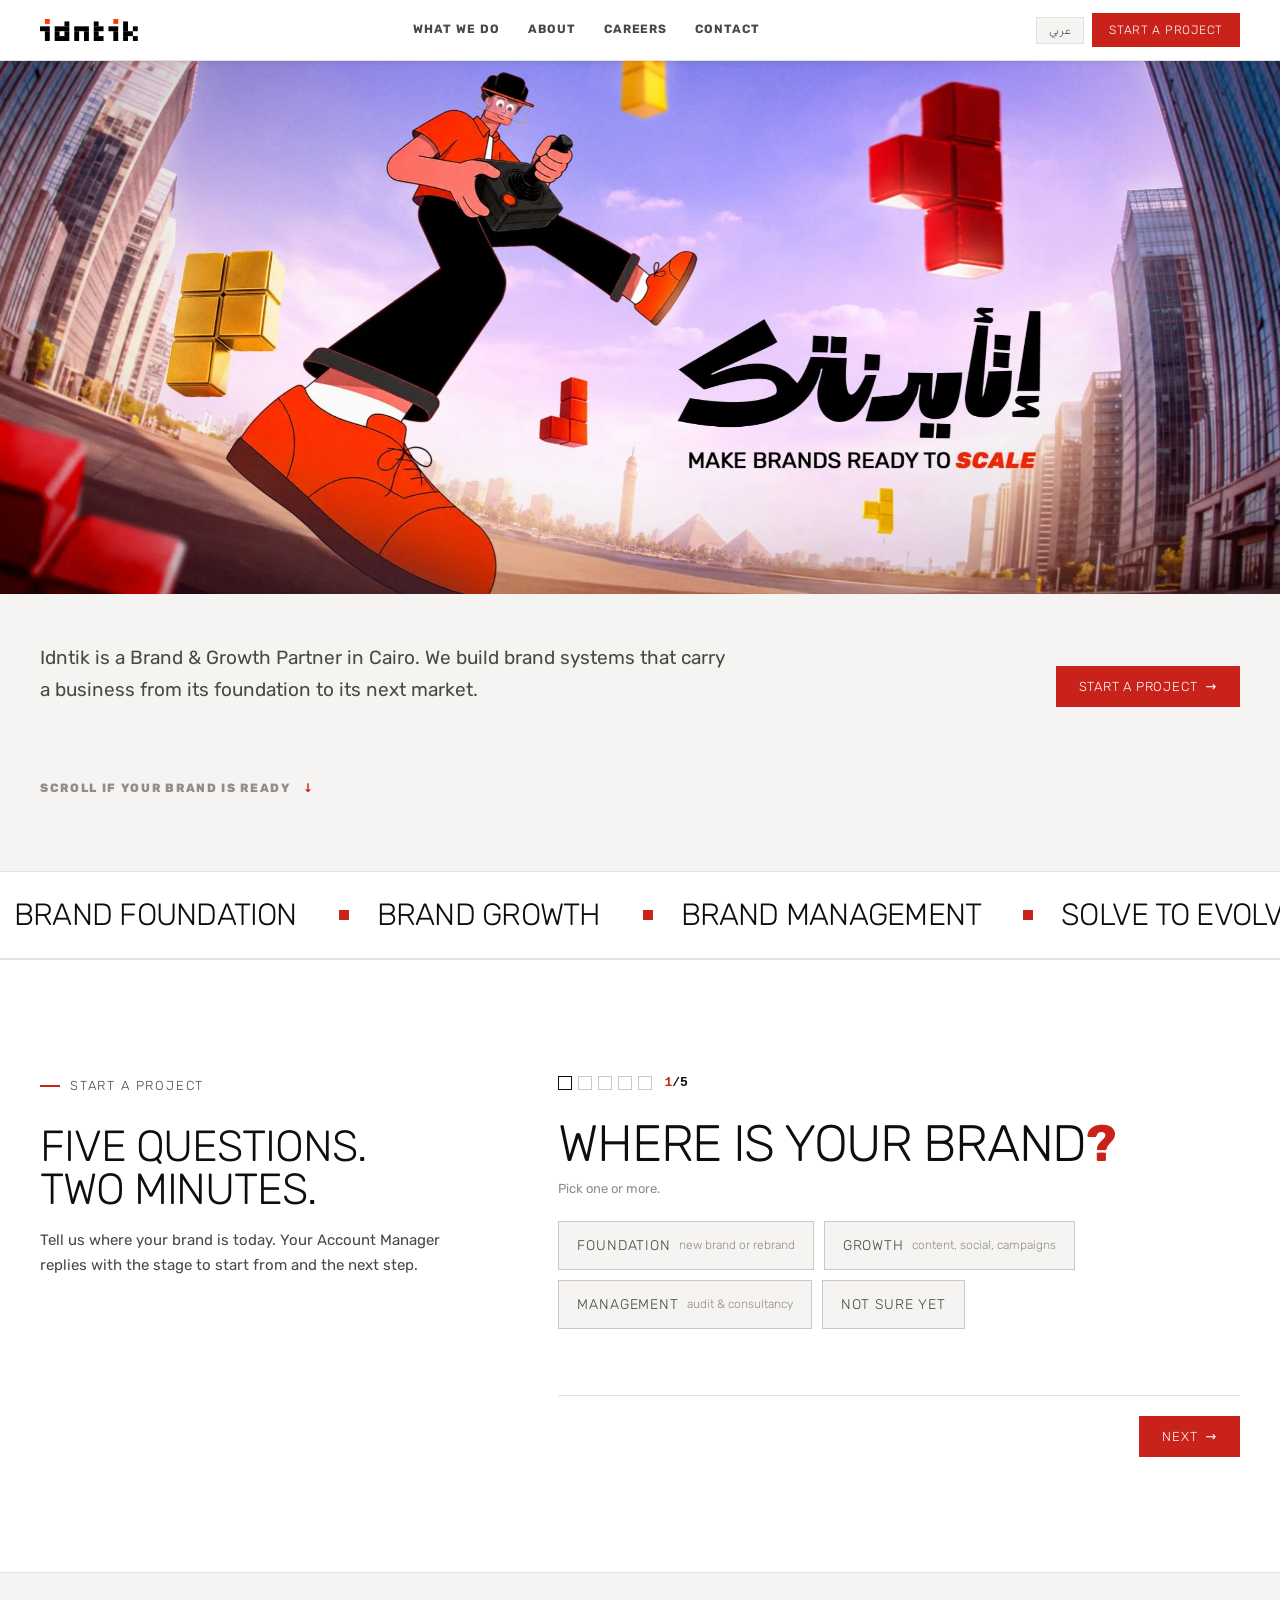
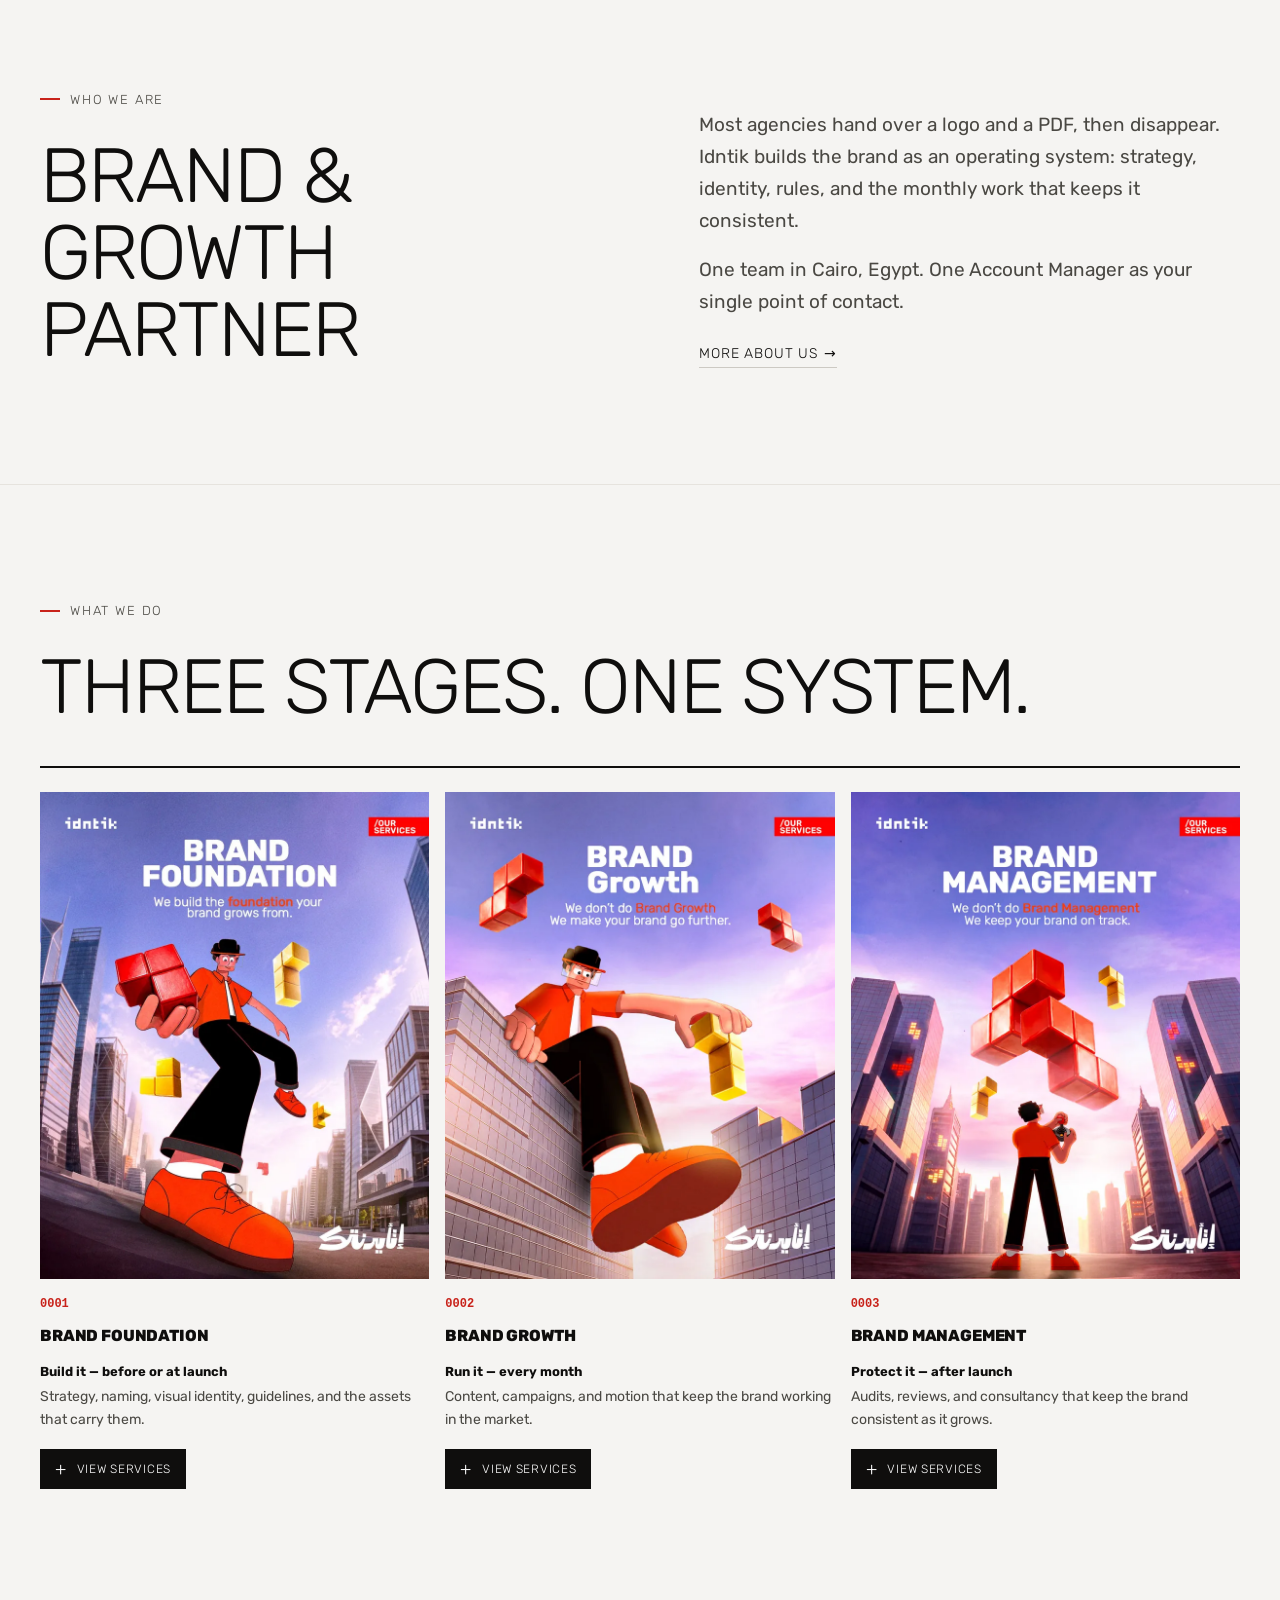
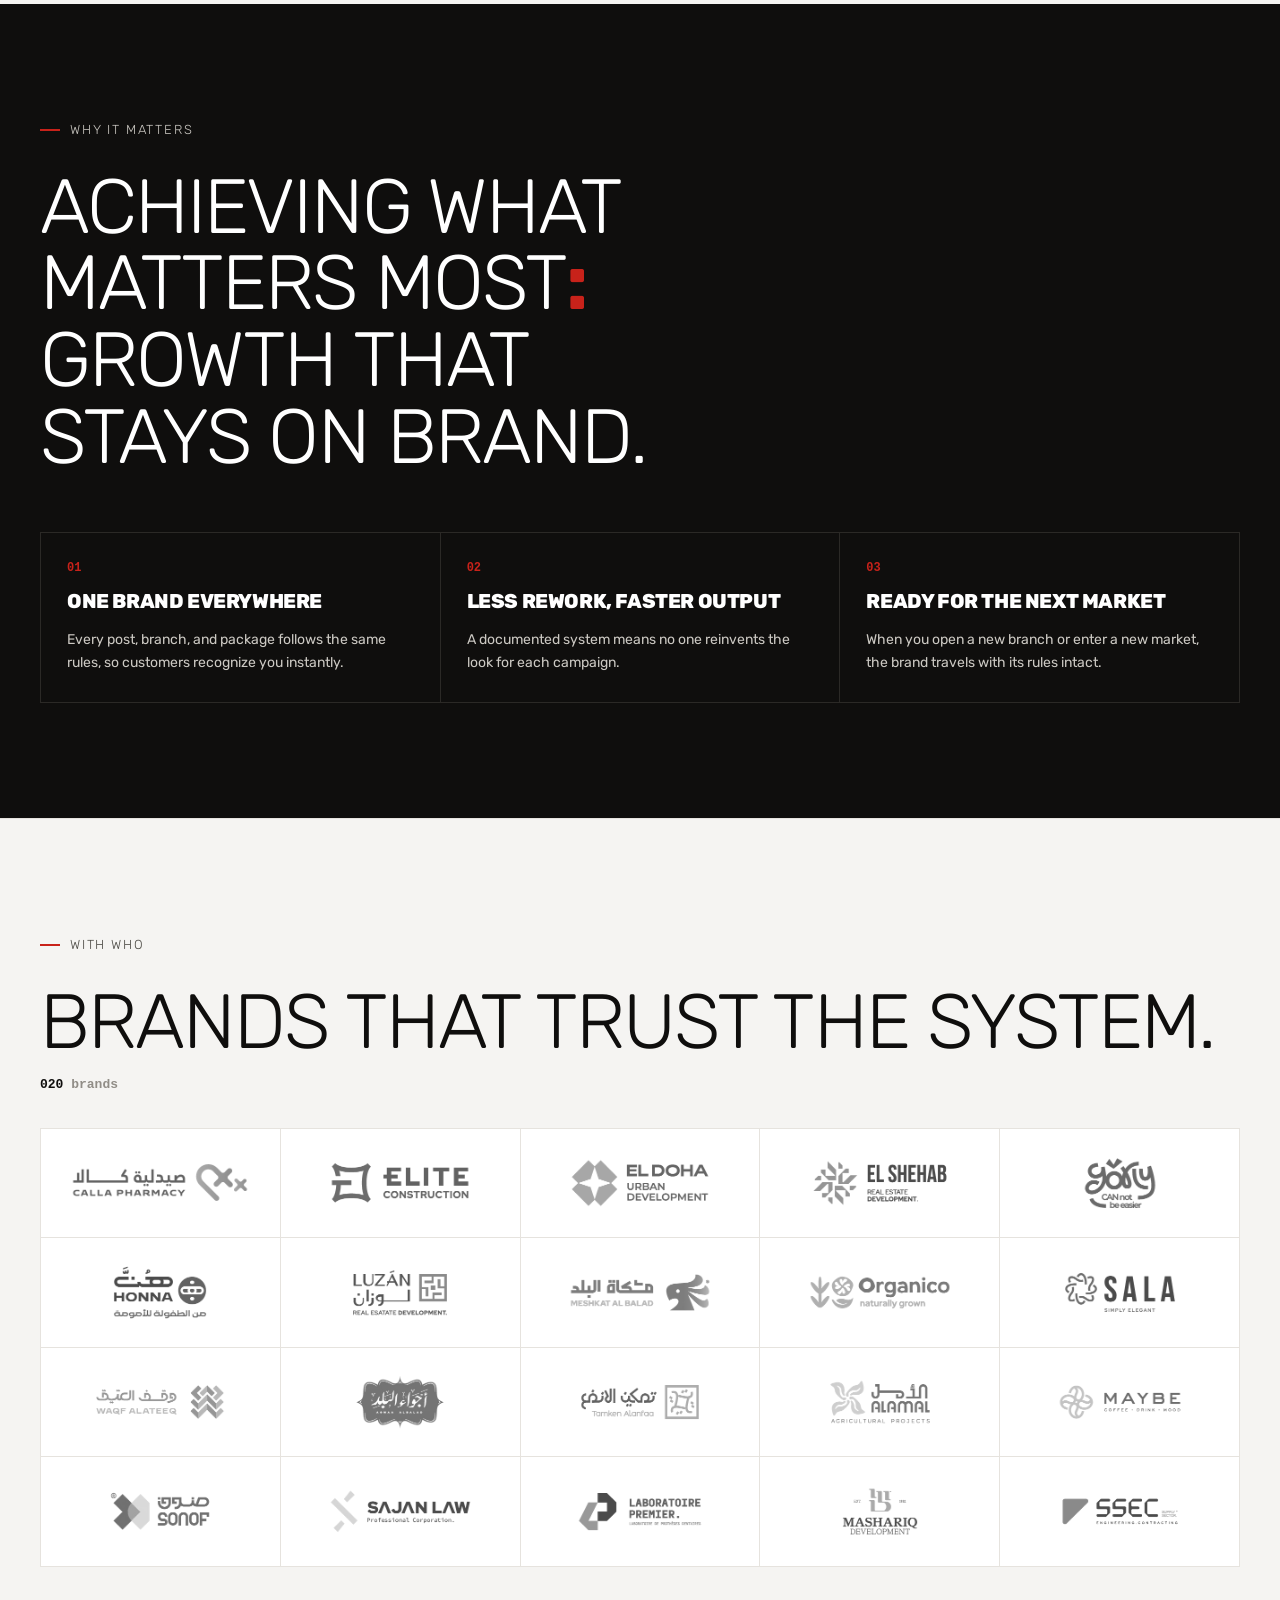
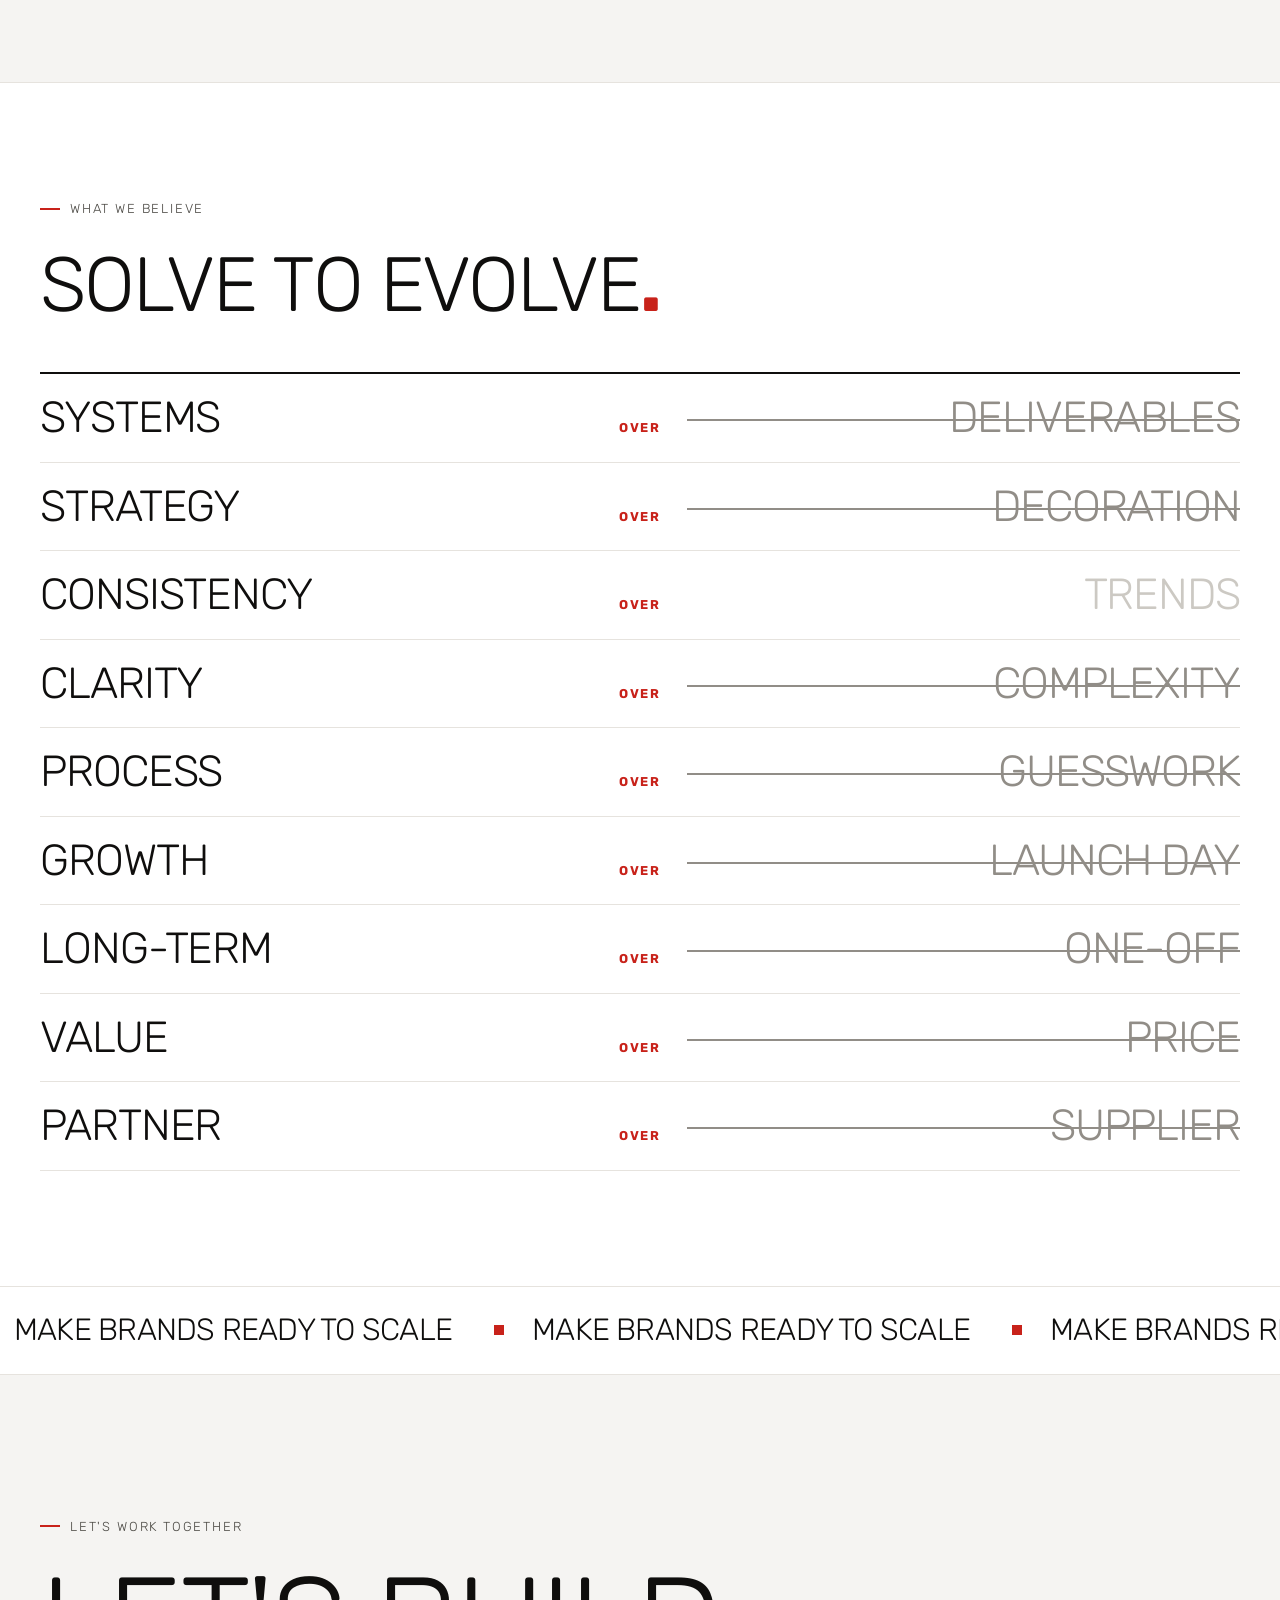
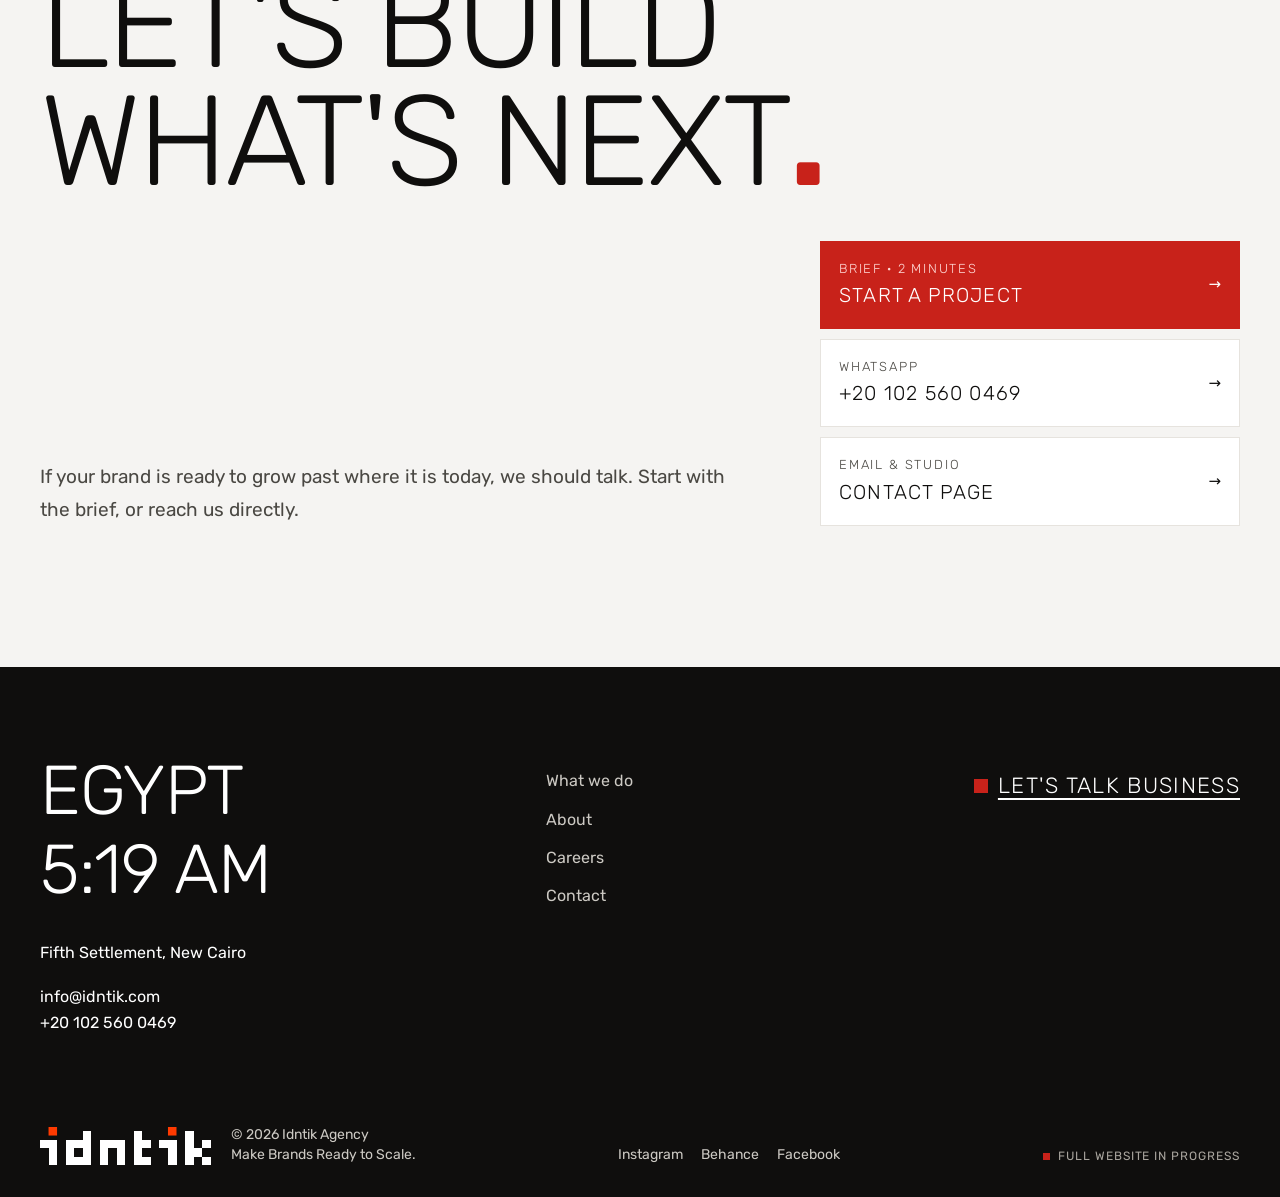
==== commit 9d4e1c78: "Tagline in title case: Make Brands Ready to Scale Co-Authored-By: Claude Opus 5.5 <noreply@anthropic" ====
--- a/index.html
+++ b/index.html
@@ -46,7 +46,7 @@
       <picture>
         <source type="image/webp" srcset="assets/hero-1200.webp 1200w, assets/hero.webp 2576w" sizes="100vw">
         <img id="heroImg" src="assets/hero.jpg" width="2576" height="1073" fetchpriority="high" decoding="async"
-             alt="Idntik campaign artwork: a character steering block-shaped brand pieces over Cairo, with the line Make brands ready to scale">
+             alt="Idntik campaign artwork: a character steering block-shaped brand pieces over Cairo, with the line Make Brands Ready to Scale">
       </picture>
     </div>
   </figure>
@@ -239,7 +239,7 @@
   </div>
 </section>
 
-<div class="marquee" aria-hidden="true"><div class="marquee-track"><span>Make brands ready to scale</span><span>Make brands ready to scale</span><span>Make brands ready to scale</span><span>Make brands ready to scale</span></div></div>
+<div class="marquee" aria-hidden="true"><div class="marquee-track"><span>Make Brands Ready to Scale</span><span>Make Brands Ready to Scale</span><span>Make Brands Ready to Scale</span><span>Make Brands Ready to Scale</span></div></div>
 
 <!-- 8 · CTA -->
 <section class="cta" id="contact" style="border-top:none">
@@ -281,7 +281,7 @@
     <div class="ft-bottom">
       <div class="ft-brand">
         <a href="index.html" class="f-big" aria-label="Idntik home"><svg class="logo-svg" focusable="false" xmlns="http://www.w3.org/2000/svg" viewBox="0 0 40 9" shape-rendering="crispEdges" aria-hidden="true"><rect x="2" y="0" width="2" height="2" fill="#FF3A00"/><rect x="30" y="0" width="2" height="2" fill="#FF3A00"/><rect x="10" y="1" width="2" height="2" fill="#000000"/><rect x="22" y="1" width="2" height="2" fill="#000000"/><rect x="34" y="1" width="2" height="4" fill="#000000"/><rect x="0" y="3" width="4" height="2" fill="#000000"/><rect x="6" y="3" width="6" height="2" fill="#000000"/><rect x="14" y="3" width="6" height="2" fill="#000000"/><rect x="22" y="3" width="4" height="2" fill="#000000"/><rect x="28" y="3" width="4" height="2" fill="#000000"/><rect x="38" y="3" width="2" height="2" fill="#000000"/><rect x="2" y="5" width="2" height="4" fill="#000000"/><rect x="6" y="5" width="2" height="2" fill="#000000"/><rect x="10" y="5" width="2" height="2" fill="#000000"/><rect x="14" y="5" width="2" height="4" fill="#000000"/><rect x="18" y="5" width="2" height="4" fill="#000000"/><rect x="22" y="5" width="2" height="2" fill="#000000"/><rect x="30" y="5" width="2" height="4" fill="#000000"/><rect x="34" y="5" width="4" height="2" fill="#000000"/><rect x="6" y="7" width="6" height="2" fill="#000000"/><rect x="22" y="7" width="4" height="2" fill="#000000"/><rect x="34" y="7" width="2" height="2" fill="#000000"/><rect x="38" y="7" width="2" height="2" fill="#000000"/></svg></a>
-        <span>© 2026 Idntik Agency<br><span class="en">Make brands ready to scale.</span><span class="ar">نجهّز العلامات للتوسّع.</span></span>
+        <span>© 2026 Idntik Agency<br><span class="en">Make Brands Ready to Scale.</span><span class="ar">نجهّز العلامات للتوسّع.</span></span>
       </div>
       <div class="ft-social">
         <a data-link="instagramUrl" data-tag href="#">Instagram</a>
--- a/styles.css
+++ b/styles.css
@@ -607,3 +607,9 @@
 .ch .v [data-text="whatsappDisplay"],a.ch .v{direction:ltr;unicode-bidi:isolate}
 [hidden]{display:none!important}
 .chip span span{padding:0;border:0;background:transparent;display:inline;color:inherit;transform:none!important}
+
+/* ── section labels: Light capitals (slightly larger + darker to stay readable) ── */
+.label,.sd-kicker,.ch .k{font-weight:300!important;font-size:13px;letter-spacing:.14em;color:var(--ink2)}
+.ch.primary .k{color:#FFD9D6}
+.impact .label,.dark .label,.ft .label{color:var(--b2)}
+.lang-ar .label,.lang-ar .sd-kicker,.lang-ar .ch .k{letter-spacing:0;font-size:14px}
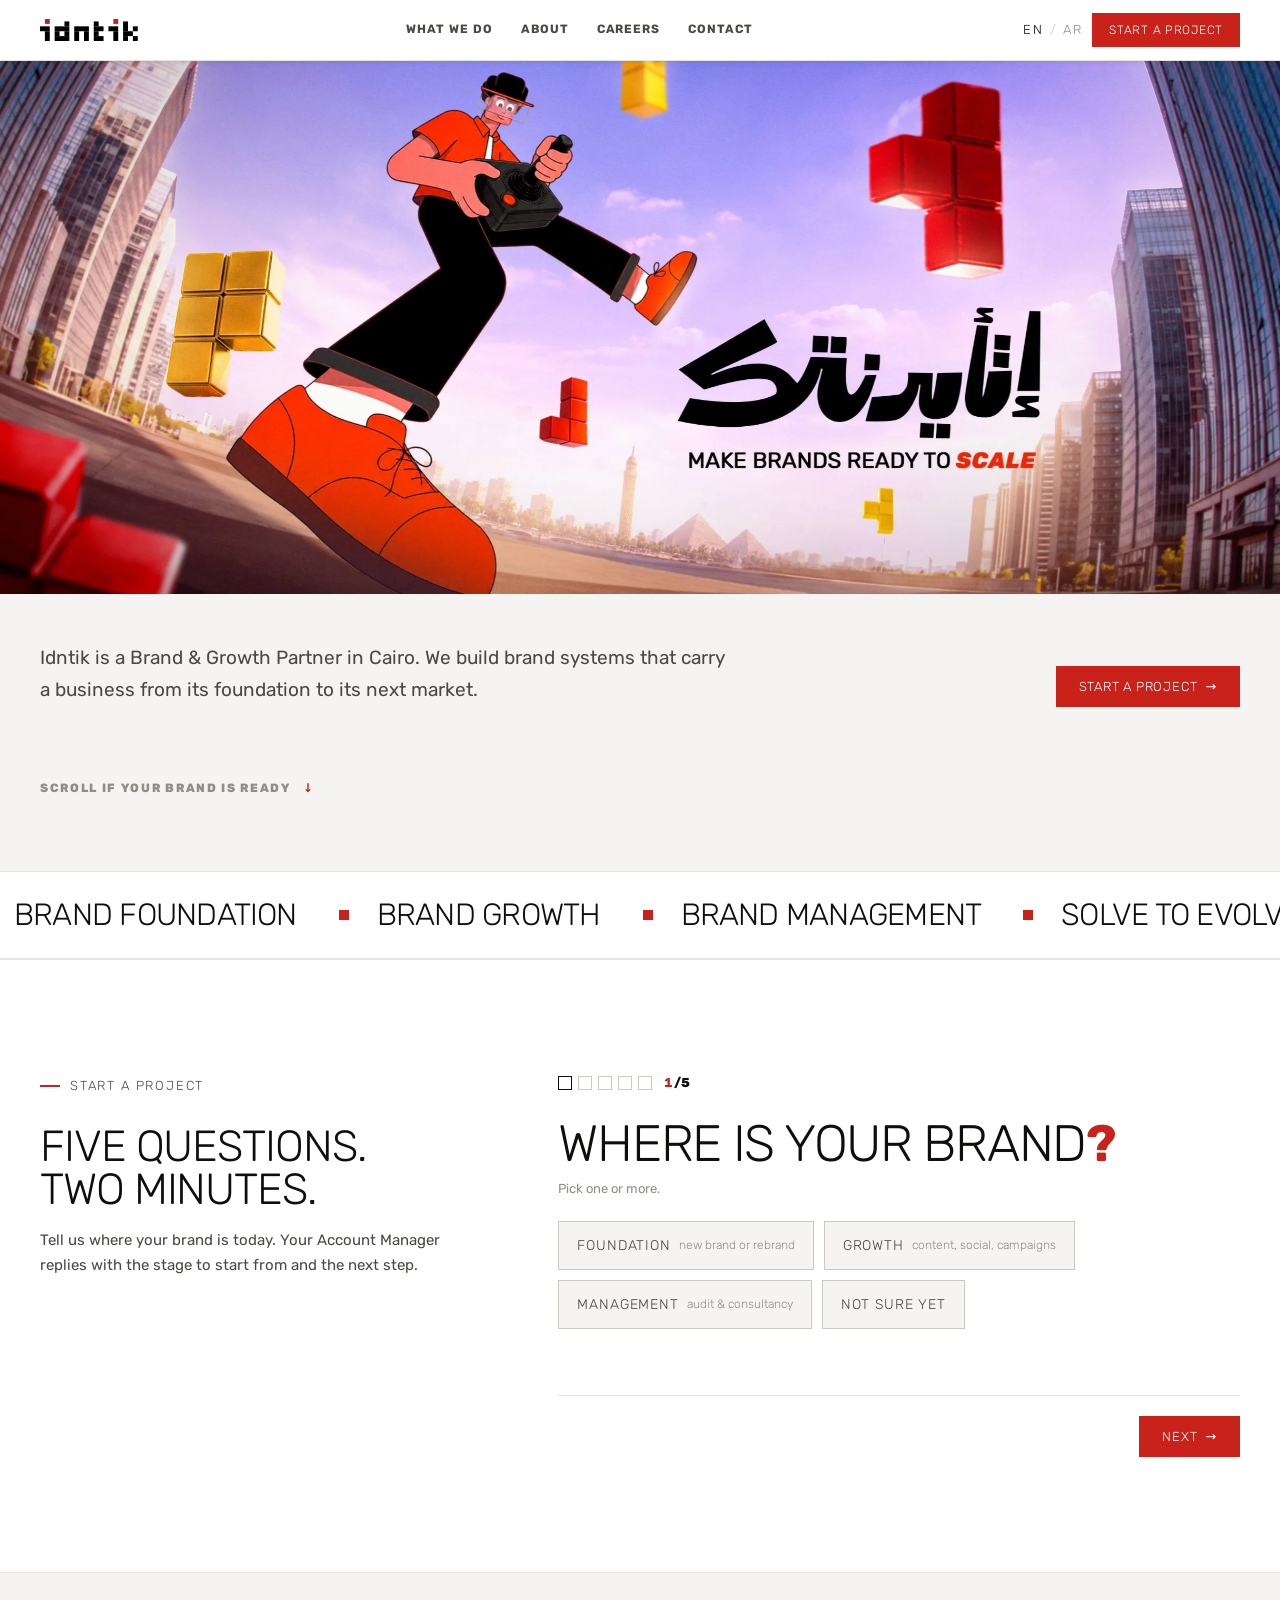
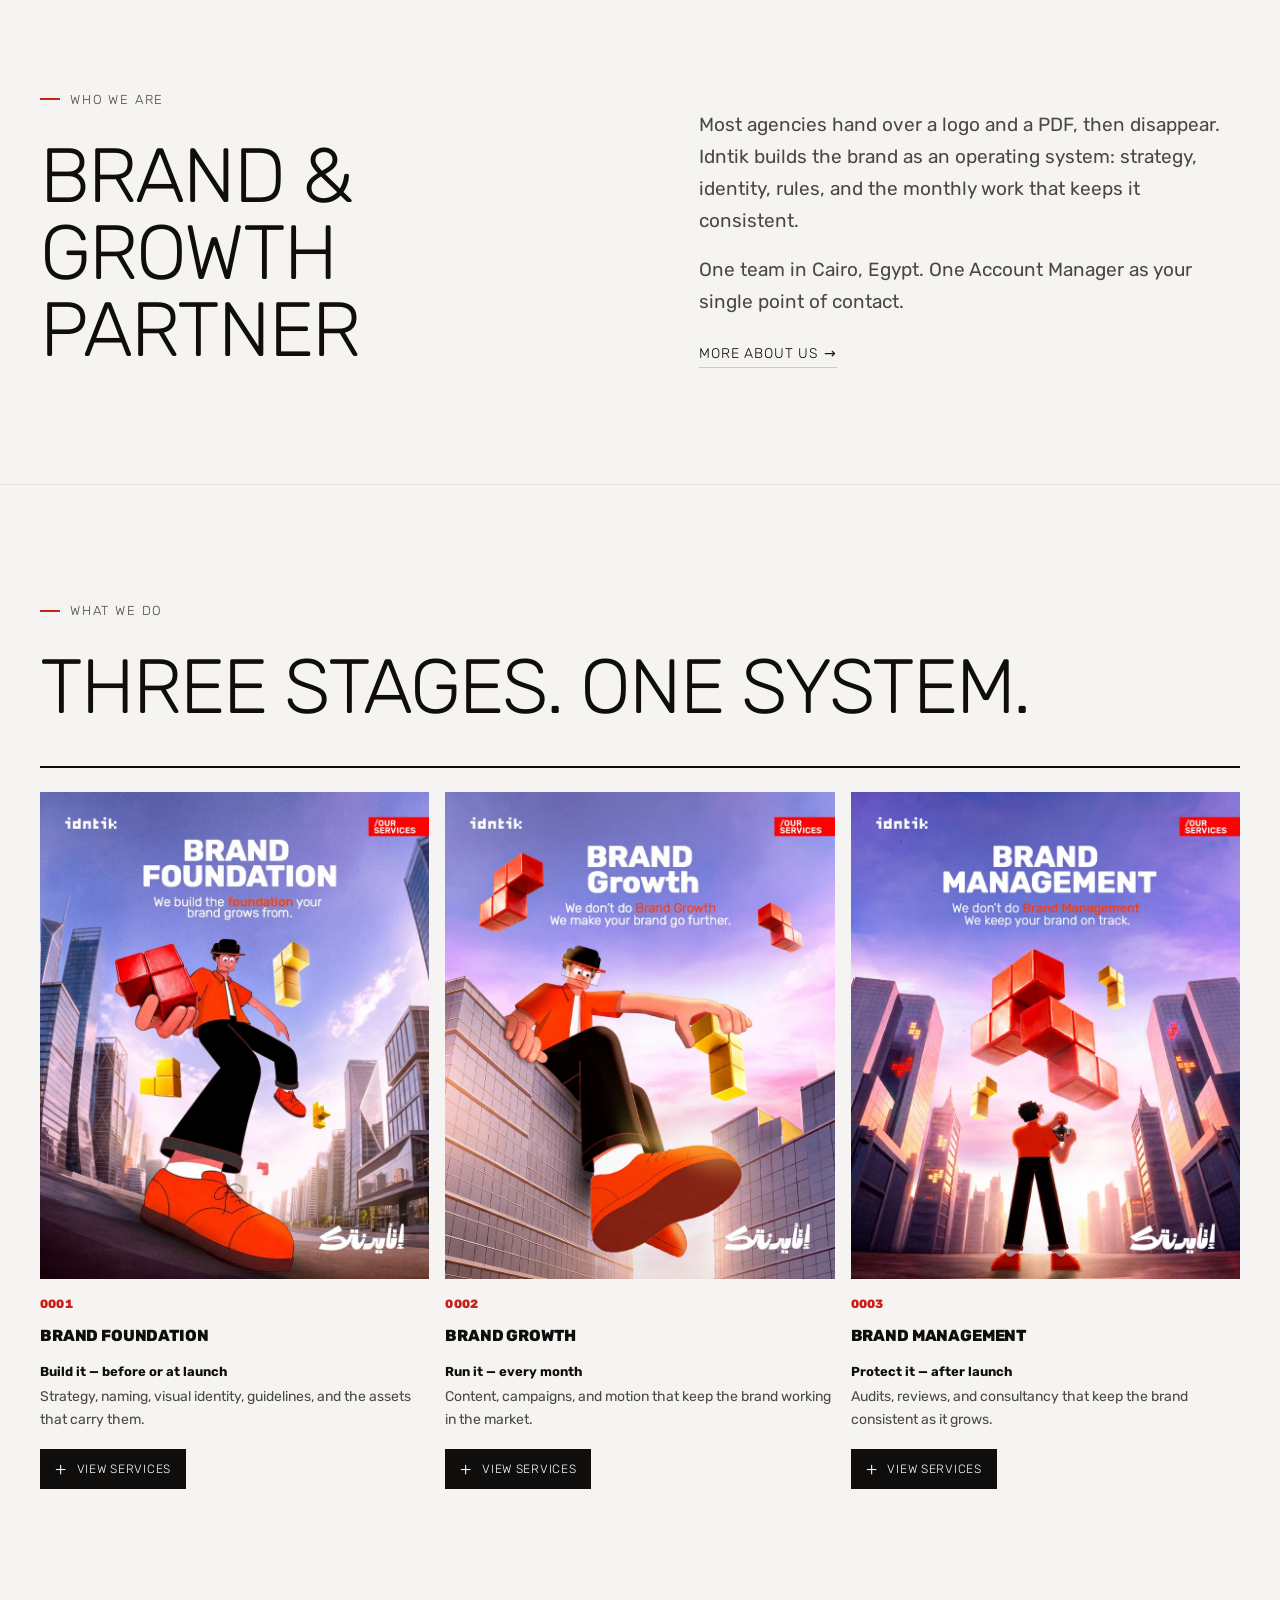
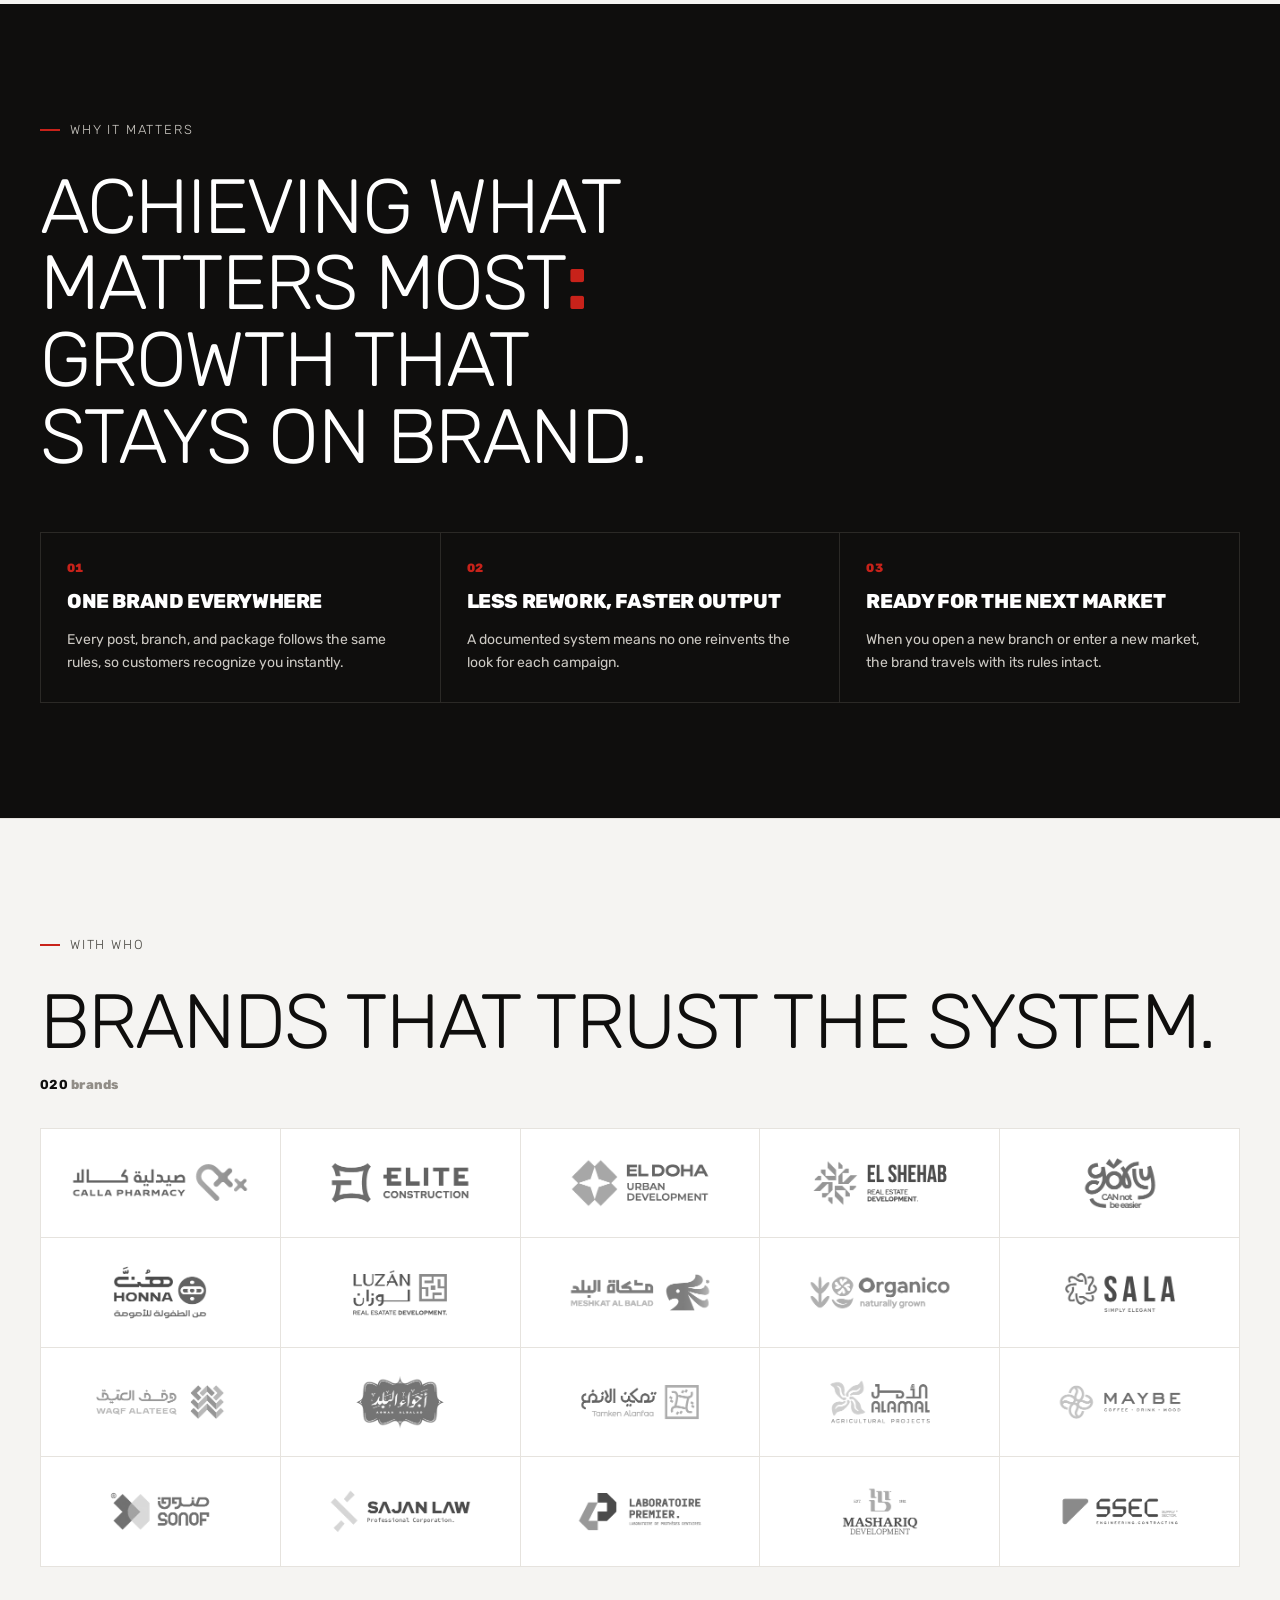
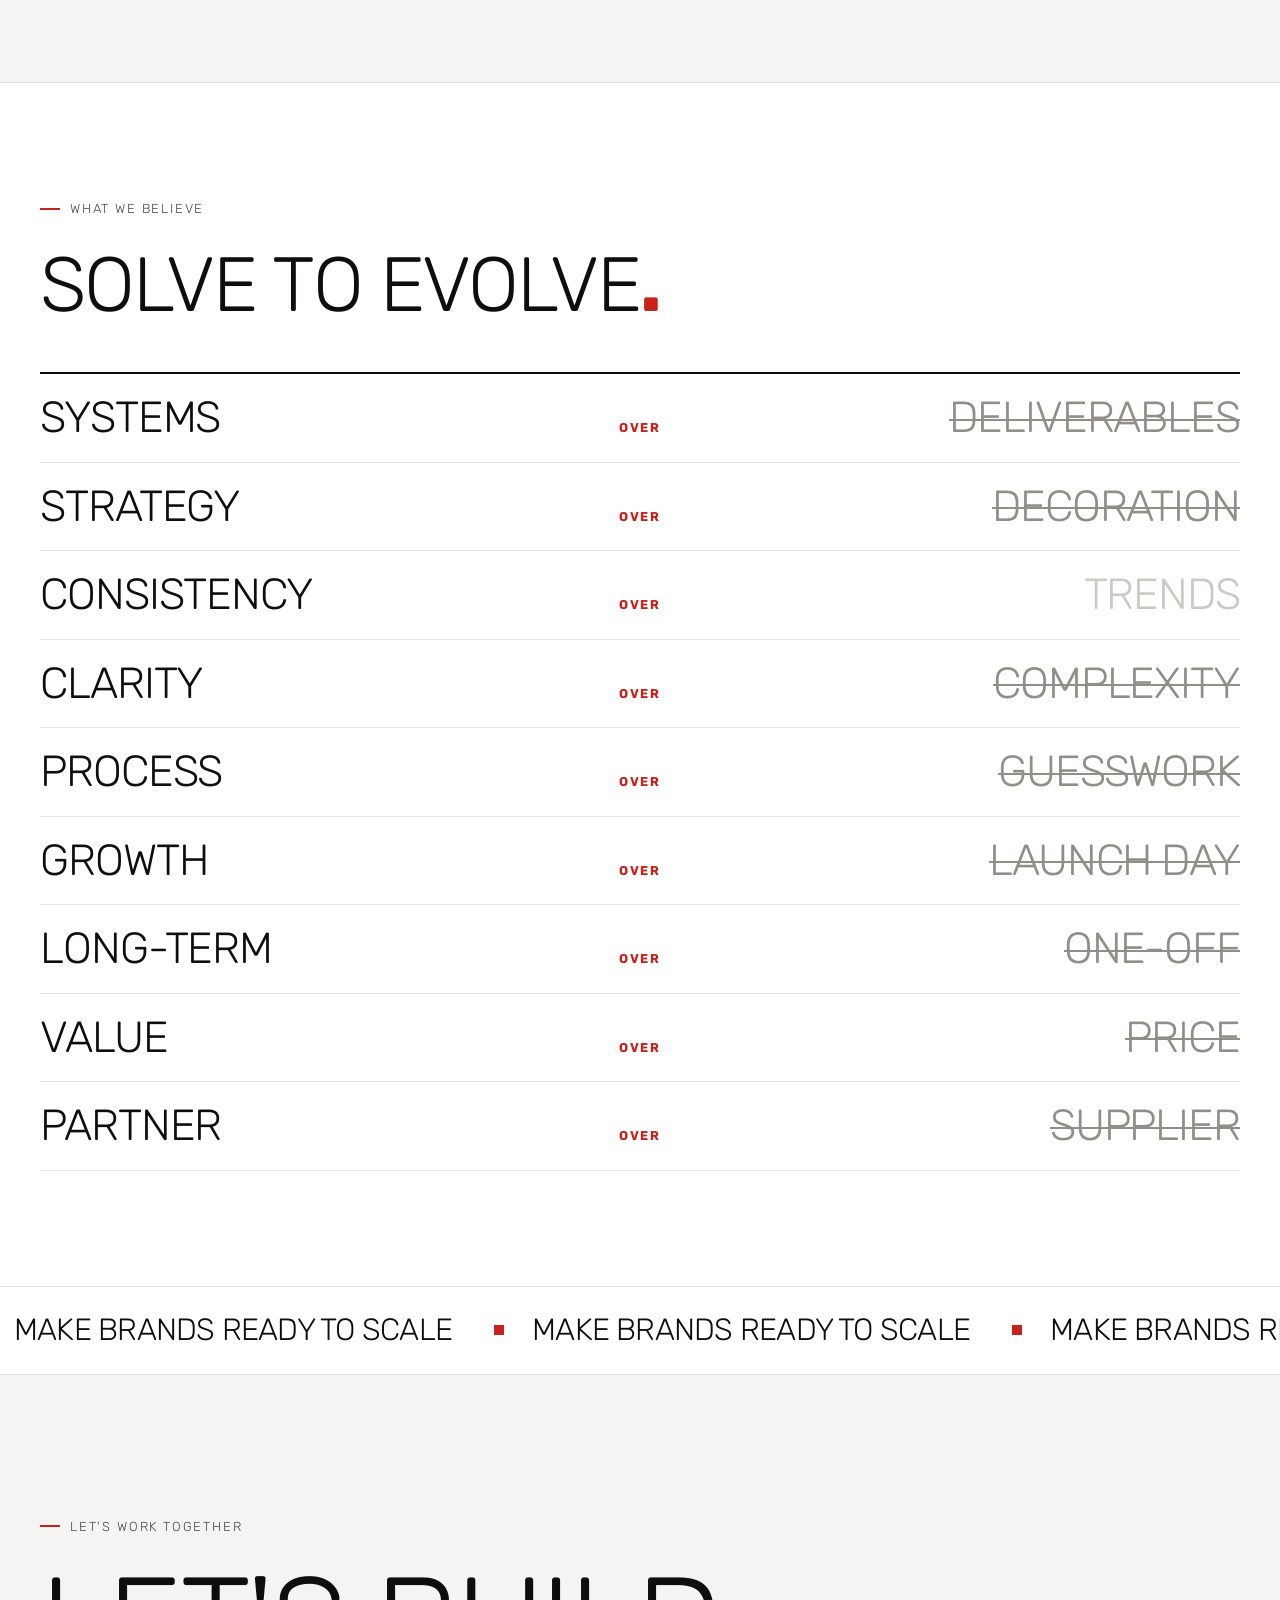
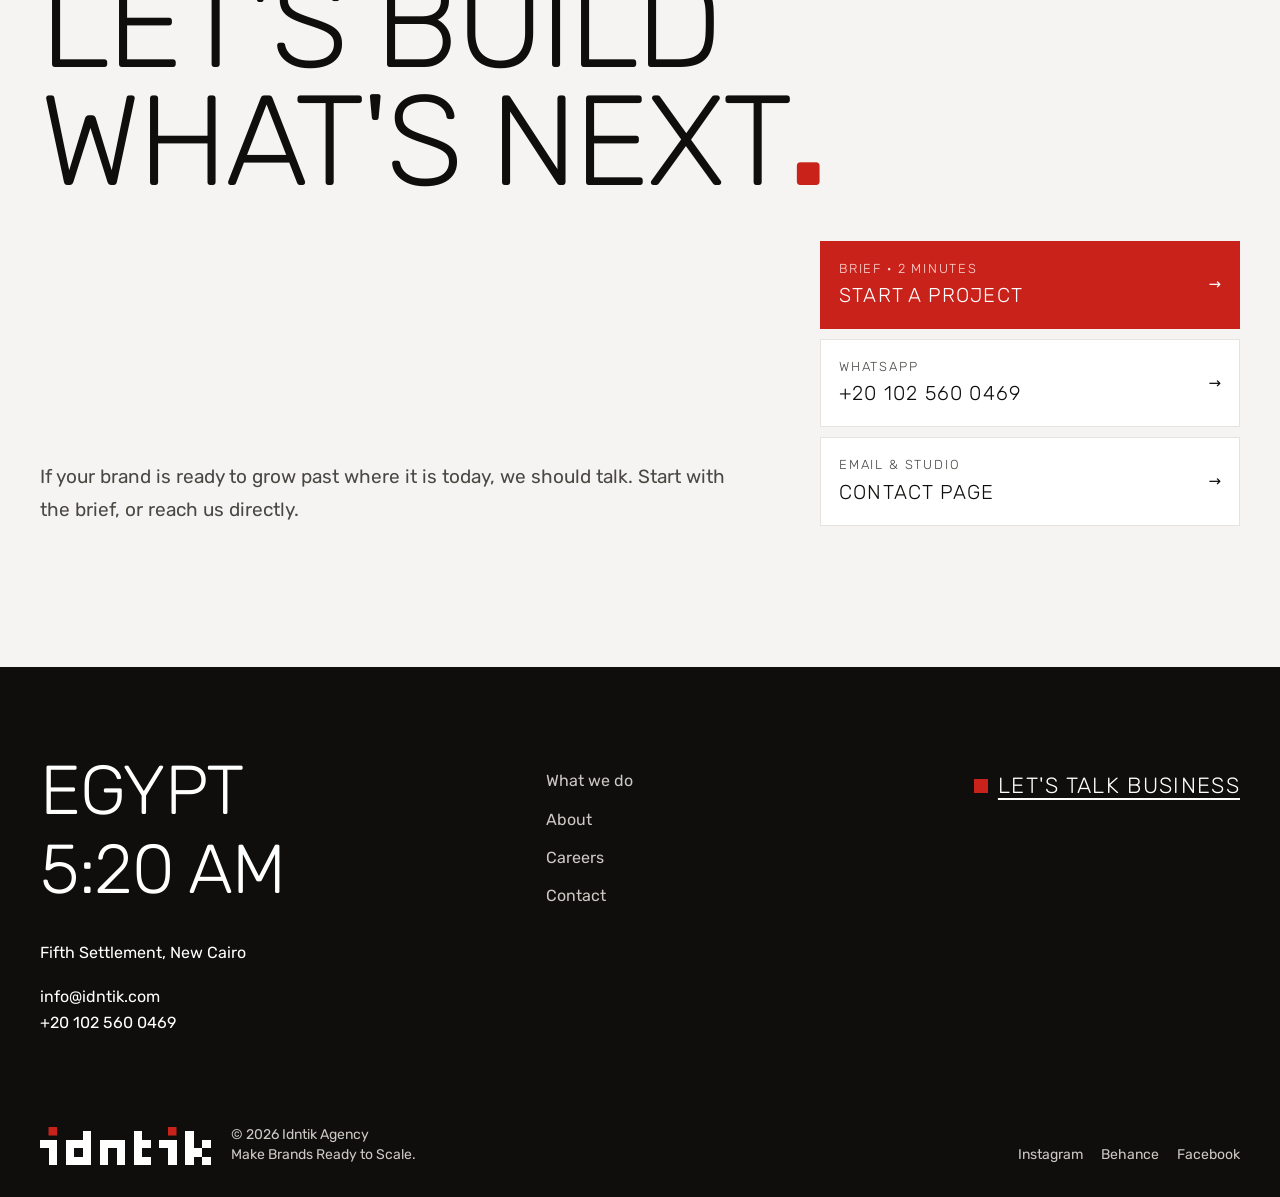
==== commit a9c5c1ae: "Design pass: Rubik numbers, EN/AR text switch, word-only manifesto strike, style-guide red, remove i" ====
--- a/index.html
+++ b/index.html
@@ -12,7 +12,7 @@
 <meta property="og:url" content="https://idntik.com/"><meta property="og:image" content="https://idntik.com/assets/hero.jpg">
 <meta name="twitter:card" content="summary_large_image"><meta name="twitter:title" content="Idntik — Make Brands Ready to Scale">
 <meta name="twitter:description" content="Idntik is a Cairo-based Brand & Growth Partner building complete brand systems — foundation, growth, and management — for ambitious brands, from Cairo, Egypt."><meta name="twitter:image" content="https://idntik.com/assets/hero.jpg">
-<link rel="icon" href="data:image/svg+xml,%3Csvg xmlns='http://www.w3.org/2000/svg' viewBox='-6.5 -4.5 18 18' shape-rendering='crispEdges'%3E%3Crect x='-6.5' y='-4.5' width='18' height='18' fill='%23fff'/%3E%3Crect x='2' y='0' width='2' height='2' fill='%23EA5125'/%3E%3Crect x='0' y='3' width='4' height='2' fill='%23000000'/%3E%3Crect x='2' y='5' width='2' height='4' fill='%23000000'/%3E%3C/svg%3E" type="image/svg+xml"><link rel="icon" href="favicon.ico" sizes="any"><link rel="apple-touch-icon" href="assets/apple-touch-icon.png">
+<link rel="icon" href="data:image/svg+xml,%3Csvg xmlns='http://www.w3.org/2000/svg' viewBox='-6.5 -4.5 18 18' shape-rendering='crispEdges'%3E%3Crect x='-6.5' y='-4.5' width='18' height='18' fill='%23fff'/%3E%3Crect x='2' y='0' width='2' height='2' fill='%23C8221A'/%3E%3Crect x='0' y='3' width='4' height='2' fill='%23000000'/%3E%3Crect x='2' y='5' width='2' height='4' fill='%23000000'/%3E%3C/svg%3E" type="image/svg+xml"><link rel="icon" href="favicon.ico" sizes="any"><link rel="apple-touch-icon" href="assets/apple-touch-icon.png">
 <link rel="preconnect" href="https://fonts.googleapis.com"><link rel="preconnect" href="https://fonts.gstatic.com" crossorigin>
 <link href="https://fonts.googleapis.com/css2?family=Rubik:wght@300;400;500;600;700;800;900&display=swap" rel="stylesheet">
 <link rel="preload" as="image" href="assets/hero.webp" type="image/webp">
@@ -20,10 +20,10 @@
 </head>
 <body>
 <div id="app" class="lang-en">
-<a class="skip" href="#main" style="position:absolute;left:-9999px">Skip to content</a>
+<a class="skip" href="#main">Skip to content</a>
 <header class="topbar">
   <div class="wrap">
-    <a href="index.html" class="wordmark" aria-label="Idntik home"><svg class="logo-svg" focusable="false" xmlns="http://www.w3.org/2000/svg" viewBox="0 0 40 9" shape-rendering="crispEdges" aria-hidden="true"><rect x="2" y="0" width="2" height="2" fill="#FF3A00"/><rect x="30" y="0" width="2" height="2" fill="#FF3A00"/><rect x="10" y="1" width="2" height="2" fill="#000000"/><rect x="22" y="1" width="2" height="2" fill="#000000"/><rect x="34" y="1" width="2" height="4" fill="#000000"/><rect x="0" y="3" width="4" height="2" fill="#000000"/><rect x="6" y="3" width="6" height="2" fill="#000000"/><rect x="14" y="3" width="6" height="2" fill="#000000"/><rect x="22" y="3" width="4" height="2" fill="#000000"/><rect x="28" y="3" width="4" height="2" fill="#000000"/><rect x="38" y="3" width="2" height="2" fill="#000000"/><rect x="2" y="5" width="2" height="4" fill="#000000"/><rect x="6" y="5" width="2" height="2" fill="#000000"/><rect x="10" y="5" width="2" height="2" fill="#000000"/><rect x="14" y="5" width="2" height="4" fill="#000000"/><rect x="18" y="5" width="2" height="4" fill="#000000"/><rect x="22" y="5" width="2" height="2" fill="#000000"/><rect x="30" y="5" width="2" height="4" fill="#000000"/><rect x="34" y="5" width="4" height="2" fill="#000000"/><rect x="6" y="7" width="6" height="2" fill="#000000"/><rect x="22" y="7" width="4" height="2" fill="#000000"/><rect x="34" y="7" width="2" height="2" fill="#000000"/><rect x="38" y="7" width="2" height="2" fill="#000000"/></svg></a>
+    <a href="index.html" class="wordmark" aria-label="Idntik home"><svg class="logo-svg" focusable="false" xmlns="http://www.w3.org/2000/svg" viewBox="0 0 40 9" shape-rendering="crispEdges" aria-hidden="true"><rect x="2" y="0" width="2" height="2" fill="#C8221A"/><rect x="30" y="0" width="2" height="2" fill="#C8221A"/><rect x="10" y="1" width="2" height="2" fill="#000000"/><rect x="22" y="1" width="2" height="2" fill="#000000"/><rect x="34" y="1" width="2" height="4" fill="#000000"/><rect x="0" y="3" width="4" height="2" fill="#000000"/><rect x="6" y="3" width="6" height="2" fill="#000000"/><rect x="14" y="3" width="6" height="2" fill="#000000"/><rect x="22" y="3" width="4" height="2" fill="#000000"/><rect x="28" y="3" width="4" height="2" fill="#000000"/><rect x="38" y="3" width="2" height="2" fill="#000000"/><rect x="2" y="5" width="2" height="4" fill="#000000"/><rect x="6" y="5" width="2" height="2" fill="#000000"/><rect x="10" y="5" width="2" height="2" fill="#000000"/><rect x="14" y="5" width="2" height="4" fill="#000000"/><rect x="18" y="5" width="2" height="4" fill="#000000"/><rect x="22" y="5" width="2" height="2" fill="#000000"/><rect x="30" y="5" width="2" height="4" fill="#000000"/><rect x="34" y="5" width="4" height="2" fill="#000000"/><rect x="6" y="7" width="6" height="2" fill="#000000"/><rect x="22" y="7" width="4" height="2" fill="#000000"/><rect x="34" y="7" width="2" height="2" fill="#000000"/><rect x="38" y="7" width="2" height="2" fill="#000000"/></svg></a>
     <nav class="nav" id="nav" aria-label="Main">
       <a href="index.html#what"><span class="en">What we do</span><span class="ar">ماذا نقدّم</span></a>
       <a href="about.html"><span class="en">About</span><span class="ar">من نحن</span></a>
@@ -31,7 +31,7 @@
       <a href="contact.html"><span class="en">Contact</span><span class="ar">تواصل</span></a>
     </nav>
     <div class="tb-right">
-      <button class="lang-btn" id="langBtn" type="button" aria-label="Switch language">عربي</button>
+      <button class="lang-btn" id="langBtn" type="button" aria-label="Switch language"><span class="on">EN</span><span class="sep">/</span><span class="off">AR</span></button>
       <a class="btn btn-primary btn-sm" href="index.html#brief"><span class="en">Start a project</span><span class="ar">ابدأ مشروعك</span></a>
       <button class="menu-btn" id="menuBtn" type="button" aria-label="Menu" aria-expanded="false" aria-controls="nav"><span></span><span></span><span></span></button>
     </div>
@@ -280,7 +280,7 @@
     </div>
     <div class="ft-bottom">
       <div class="ft-brand">
-        <a href="index.html" class="f-big" aria-label="Idntik home"><svg class="logo-svg" focusable="false" xmlns="http://www.w3.org/2000/svg" viewBox="0 0 40 9" shape-rendering="crispEdges" aria-hidden="true"><rect x="2" y="0" width="2" height="2" fill="#FF3A00"/><rect x="30" y="0" width="2" height="2" fill="#FF3A00"/><rect x="10" y="1" width="2" height="2" fill="#000000"/><rect x="22" y="1" width="2" height="2" fill="#000000"/><rect x="34" y="1" width="2" height="4" fill="#000000"/><rect x="0" y="3" width="4" height="2" fill="#000000"/><rect x="6" y="3" width="6" height="2" fill="#000000"/><rect x="14" y="3" width="6" height="2" fill="#000000"/><rect x="22" y="3" width="4" height="2" fill="#000000"/><rect x="28" y="3" width="4" height="2" fill="#000000"/><rect x="38" y="3" width="2" height="2" fill="#000000"/><rect x="2" y="5" width="2" height="4" fill="#000000"/><rect x="6" y="5" width="2" height="2" fill="#000000"/><rect x="10" y="5" width="2" height="2" fill="#000000"/><rect x="14" y="5" width="2" height="4" fill="#000000"/><rect x="18" y="5" width="2" height="4" fill="#000000"/><rect x="22" y="5" width="2" height="2" fill="#000000"/><rect x="30" y="5" width="2" height="4" fill="#000000"/><rect x="34" y="5" width="4" height="2" fill="#000000"/><rect x="6" y="7" width="6" height="2" fill="#000000"/><rect x="22" y="7" width="4" height="2" fill="#000000"/><rect x="34" y="7" width="2" height="2" fill="#000000"/><rect x="38" y="7" width="2" height="2" fill="#000000"/></svg></a>
+        <a href="index.html" class="f-big" aria-label="Idntik home"><svg class="logo-svg" focusable="false" xmlns="http://www.w3.org/2000/svg" viewBox="0 0 40 9" shape-rendering="crispEdges" aria-hidden="true"><rect x="2" y="0" width="2" height="2" fill="#C8221A"/><rect x="30" y="0" width="2" height="2" fill="#C8221A"/><rect x="10" y="1" width="2" height="2" fill="#000000"/><rect x="22" y="1" width="2" height="2" fill="#000000"/><rect x="34" y="1" width="2" height="4" fill="#000000"/><rect x="0" y="3" width="4" height="2" fill="#000000"/><rect x="6" y="3" width="6" height="2" fill="#000000"/><rect x="14" y="3" width="6" height="2" fill="#000000"/><rect x="22" y="3" width="4" height="2" fill="#000000"/><rect x="28" y="3" width="4" height="2" fill="#000000"/><rect x="38" y="3" width="2" height="2" fill="#000000"/><rect x="2" y="5" width="2" height="4" fill="#000000"/><rect x="6" y="5" width="2" height="2" fill="#000000"/><rect x="10" y="5" width="2" height="2" fill="#000000"/><rect x="14" y="5" width="2" height="4" fill="#000000"/><rect x="18" y="5" width="2" height="4" fill="#000000"/><rect x="22" y="5" width="2" height="2" fill="#000000"/><rect x="30" y="5" width="2" height="4" fill="#000000"/><rect x="34" y="5" width="4" height="2" fill="#000000"/><rect x="6" y="7" width="6" height="2" fill="#000000"/><rect x="22" y="7" width="4" height="2" fill="#000000"/><rect x="34" y="7" width="2" height="2" fill="#000000"/><rect x="38" y="7" width="2" height="2" fill="#000000"/></svg></a>
         <span>© 2026 Idntik Agency<br><span class="en">Make Brands Ready to Scale.</span><span class="ar">نجهّز العلامات للتوسّع.</span></span>
       </div>
       <div class="ft-social">
@@ -288,7 +288,6 @@
         <a data-link="behanceUrl" data-tag href="#">Behance</a>
         <a data-link="facebookUrl" data-tag href="#">Facebook</a>
       </div>
-      <span class="building"><i></i><span class="en">Full website in progress</span><span class="ar">الموقع الكامل قيد الإنشاء</span></span>
     </div>
   </div>
 </footer>
--- a/styles.css
+++ b/styles.css
@@ -12,7 +12,7 @@
   --sh2:0 4px 12px rgba(0,0,0,.09),0 8px 32px rgba(0,0,0,.06);
   --r:6px; --r2:10px; --r3:16px;
   --font:'Rubik',system-ui,-apple-system,'Segoe UI',Tahoma,sans-serif;
-  --mono:ui-monospace,'SFMono-Regular','Courier New',monospace;
+  --mono:'Rubik',system-ui,sans-serif;
   --d-hero:clamp(48px,10vw,152px);
   --d-page:clamp(44px,7.4vw,112px);
   --d-xl:clamp(36px,6vw,84px);
@@ -436,7 +436,7 @@
 .wordmark{display:flex;align-items:center}
 .wordmark .logo-svg{display:block;height:22px;width:auto}
 .wordmark .logo-svg rect{transition:transform .3s var(--ease)}
-.wordmark:hover .logo-svg rect[fill="#FF3A00"]{transform:translateY(-.6px)}
+.wordmark:hover .logo-svg rect[fill="#C8221A"]{transform:translateY(-.6px)}
 .f-big{display:block;text-decoration:none}
 .f-big .logo-svg{display:block;height:clamp(44px,8vw,112px);width:auto}
 
@@ -512,9 +512,9 @@
 /* 1 · header logo intro */
 @keyframes lgFade{from{opacity:0}to{opacity:1}}
 @keyframes lgDrop{from{opacity:0;transform:translateY(-1.6px)}to{opacity:1;transform:none}}
-.logo-svg rect[fill="#FF3A00"]{transform-box:fill-box}
+.logo-svg rect[fill="#C8221A"]{transform-box:fill-box}
 .logo-svg.intro rect{animation:lgFade .5s ease both}
-.logo-svg.intro rect[fill="#FF3A00"]{animation:lgDrop .5s var(--ease) .35s both}
+.logo-svg.intro rect[fill="#C8221A"]{animation:lgDrop .5s var(--ease) .35s both}
 /* 2 · page sweep */
 .sweep{position:fixed;inset:0;z-index:999;background:var(--red);transform:scaleX(0);transform-origin:left;pointer-events:none}
 .sweep.enter{transition:transform .35s var(--ease);transform:scaleX(1)}
@@ -535,9 +535,9 @@
 .lang-ar .label.dash::before{transform-origin:right}
 .label.dash.drawn::before,.sd-kicker.dash.drawn::before{transform:none}
 /* 6 · footer logo dots */
-.logo-svg.await rect[fill="#FF3A00"]{opacity:0}
-.logo-svg.intro-dots rect[fill="#FF3A00"]{animation:lgDrop .5s var(--ease) both}
-.logo-svg.intro-dots rect[x="30"][fill="#FF3A00"]{animation-delay:.12s}
+.logo-svg.await rect[fill="#C8221A"]{opacity:0}
+.logo-svg.intro-dots rect[fill="#C8221A"]{animation:lgDrop .5s var(--ease) both}
+.logo-svg.intro-dots rect[x="30"][fill="#C8221A"]{animation-delay:.12s}
 /* 7 · buttons: colour fills from the start edge */
 .btn,.stage-open{isolation:isolate}
 .btn-primary::before,.btn-ghost::before,.stage-open::after{content:"";position:absolute;inset:0;z-index:-1;transform:scaleX(0);transform-origin:left;transition:transform .45s var(--ease)}
@@ -613,3 +613,37 @@
 .ch.primary .k{color:#FFD9D6}
 .impact .label,.dark .label,.ft .label{color:var(--b2)}
 .lang-ar .label,.lang-ar .sd-kicker,.lang-ar .ch .k{letter-spacing:0;font-size:14px}
+
+/* ── Tally form cards ───────────────────────────────── */
+.tforms{display:grid;grid-template-columns:repeat(2,minmax(0,1fr));gap:12px}
+.tform{position:relative;display:flex;flex-direction:column;gap:12px;padding:clamp(22px,3vw,36px);background:var(--white);border:1px solid var(--b1);color:var(--ink);text-decoration:none;min-height:240px;transition:border-color .2s,transform .2s var(--ease)}
+.tform:hover{border-color:var(--ink);transform:translateY(-2px)}
+.tf-n{font:800 12px var(--mono);color:var(--red);direction:ltr}
+.tform h3{font-size:clamp(22px,2.4vw,32px);font-weight:300;line-height:1.1;letter-spacing:0;margin:0}
+.tform p{font-size:15px;color:var(--ink2);margin:0;max-width:44ch}
+.tf-go{margin-top:auto;font-size:13px;font-weight:300;letter-spacing:.06em;text-transform:uppercase;display:inline-flex;gap:8px;align-items:center;padding-top:14px;border-top:1px solid var(--b1)}
+.lang-ar .tf-go{letter-spacing:0}
+.tform:hover .tf-go{color:var(--red)}
+.tform .ph{position:absolute;top:clamp(22px,3vw,36px);inset-inline-end:clamp(22px,3vw,36px)}
+@media (max-width:700px){.tforms{grid-template-columns:1fr}.tform{min-height:0}}
+
+/* ── numbers: Rubik, tabular so they line up ────────── */
+.ph,.count,.row .num,.oc .k,.ctr,.sol .num,.perk .k,.stage-meta .num,.tf-n{font-variant-numeric:tabular-nums;letter-spacing:.02em}
+
+/* ── language switch: plain Light text link ─────────── */
+.lang-btn{background:none!important;border:0!important;padding:6px 2px!important;font:300 13px var(--font)!important;letter-spacing:.12em!important;color:var(--ink)!important;text-transform:uppercase;cursor:pointer;border-bottom:1px solid transparent!important}
+.lang-btn:hover{color:var(--red)!important}
+.lang-btn .on{color:var(--ink)}
+.lang-btn .off{color:var(--ink3)}
+.lang-btn .sep{color:var(--b2);margin:0 6px}
+
+/* ── manifesto: strike the word only ────────────────── */
+.pair .b{background:none!important}
+.pair .bx{background:linear-gradient(var(--ink3),var(--ink3)) no-repeat 0 55%/0 2px;transition:background-size .45s var(--ease)}
+.lang-ar .pair .bx{background-position:100% 55%}
+.pair:hover .bx,.pair.struck .bx{background-size:100% 2px}
+
+/* skip link: hidden until focused, without widening the page (RTL-safe) */
+.skip{position:absolute;inset-inline-start:12px;top:8px;z-index:999;padding:8px 12px;background:var(--ink);color:var(--white);transform:translateY(-200%);transition:transform .2s}
+.skip:focus{transform:none}
+html,body{overflow-x:clip}
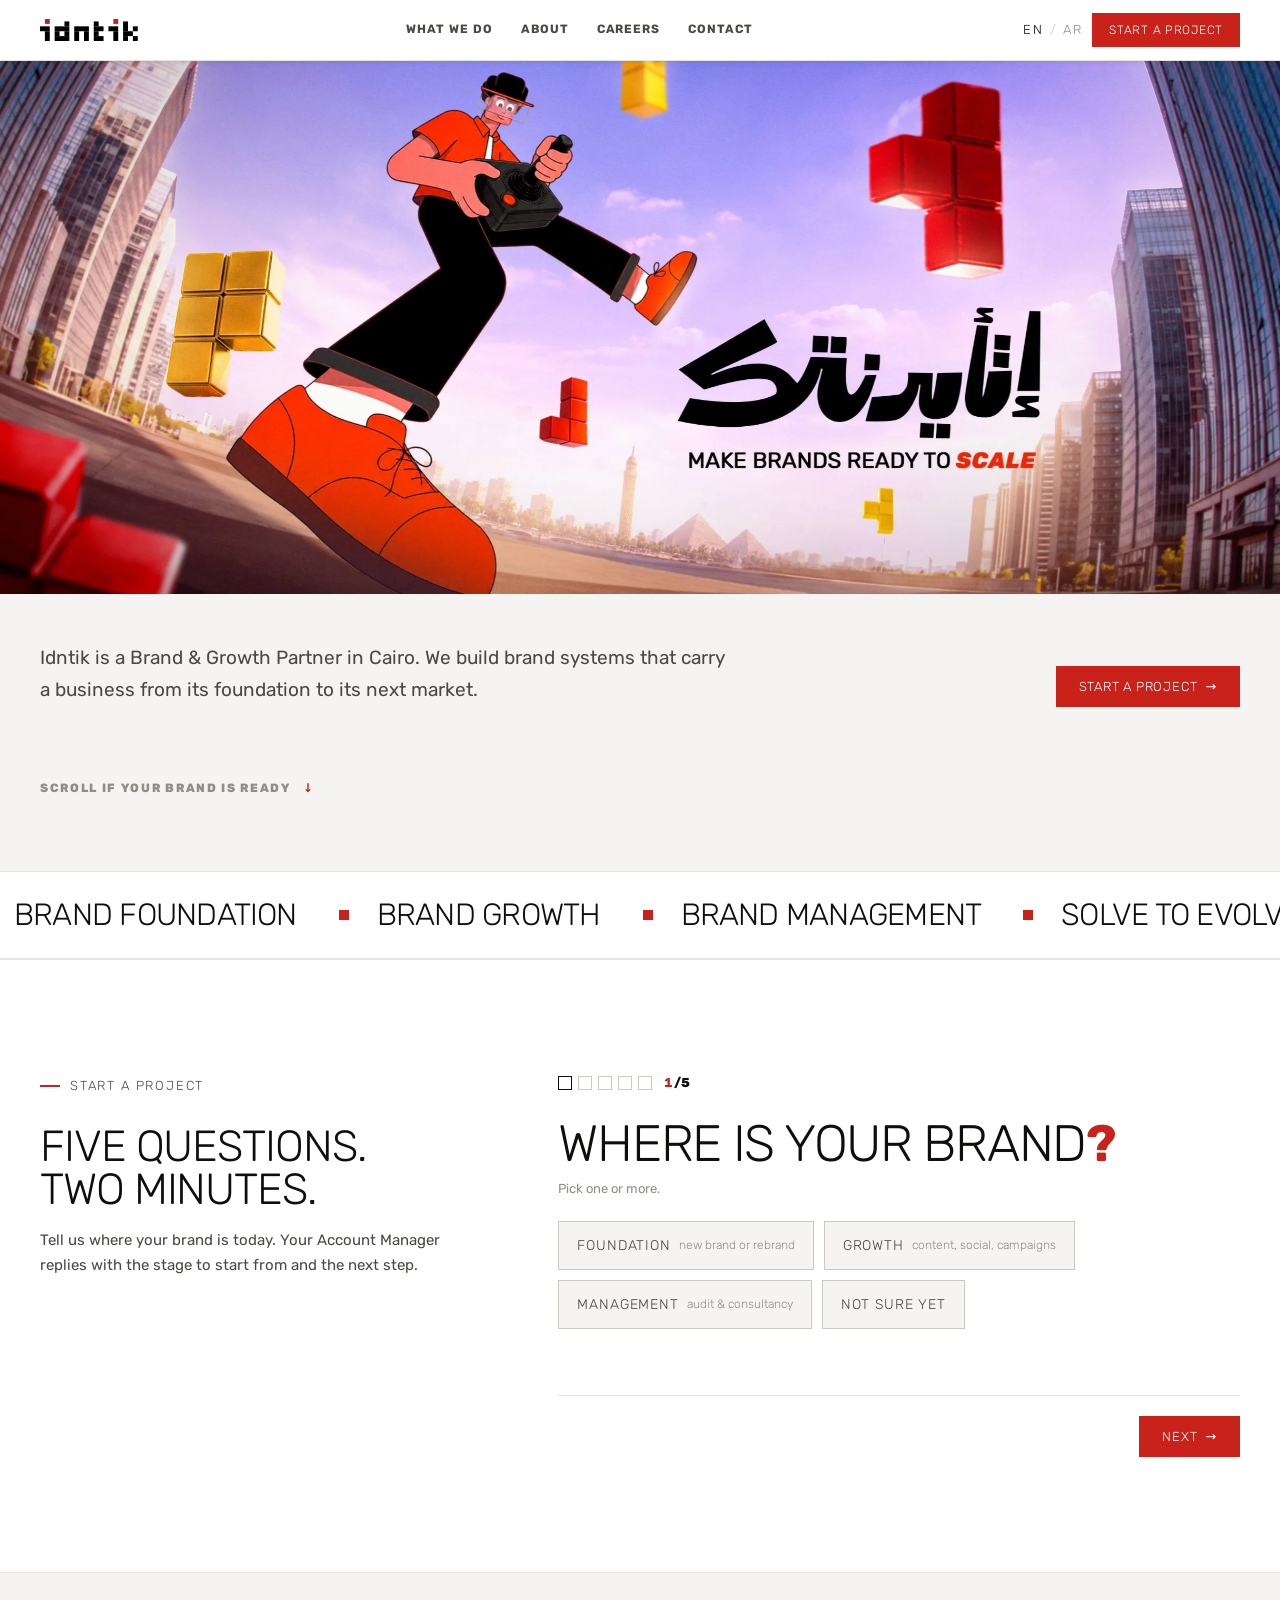
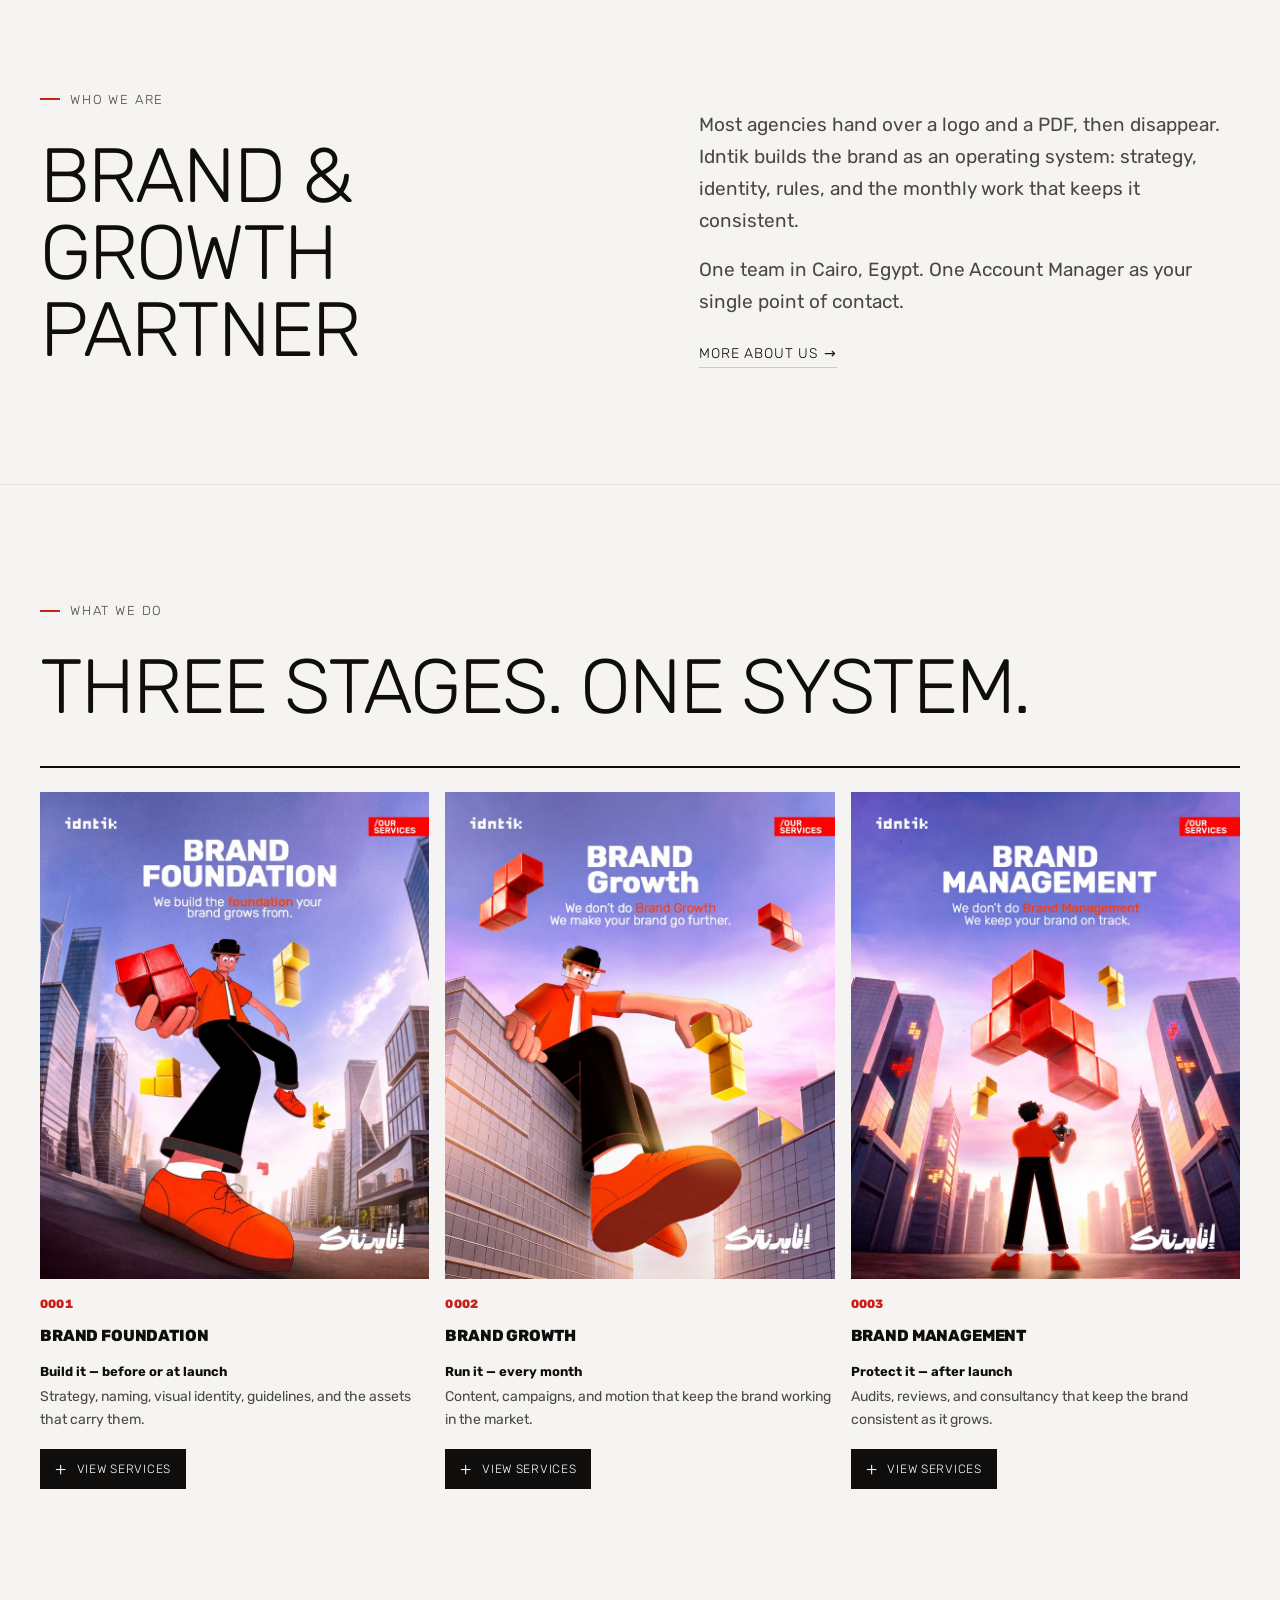
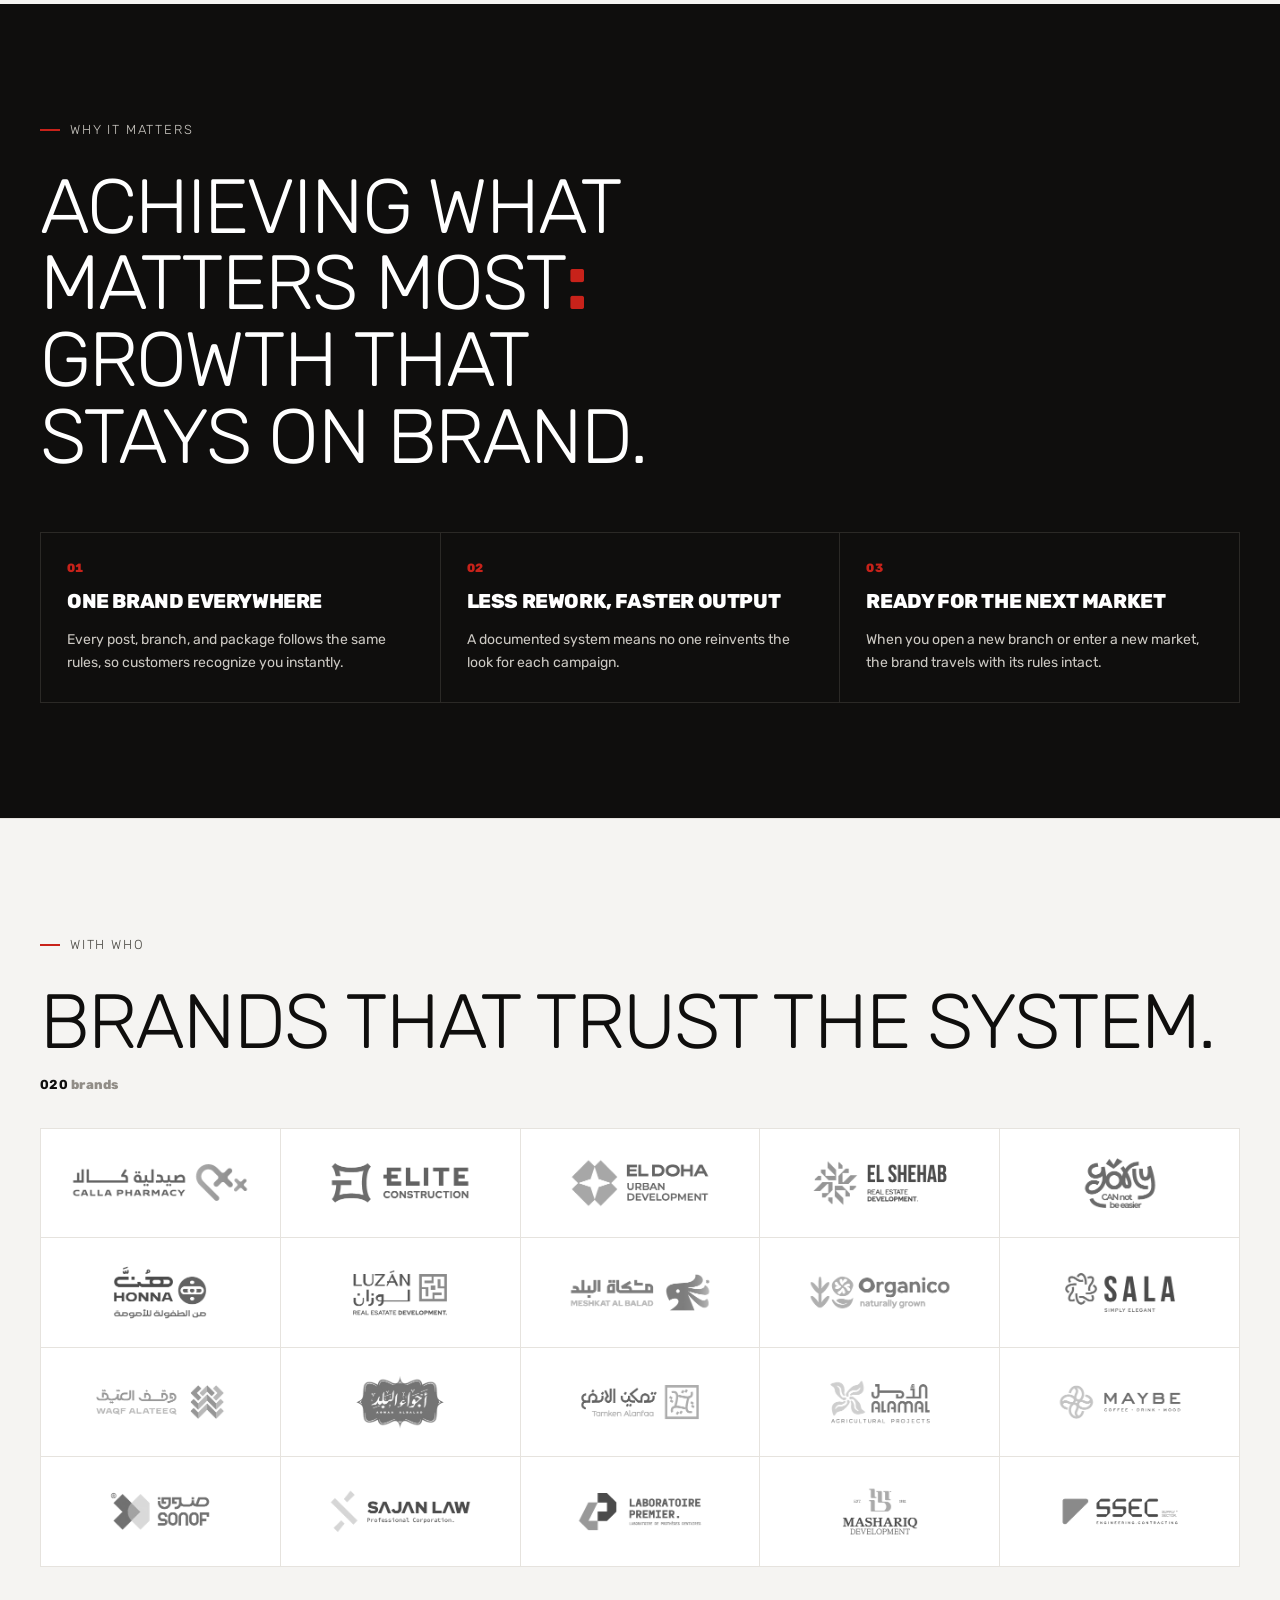
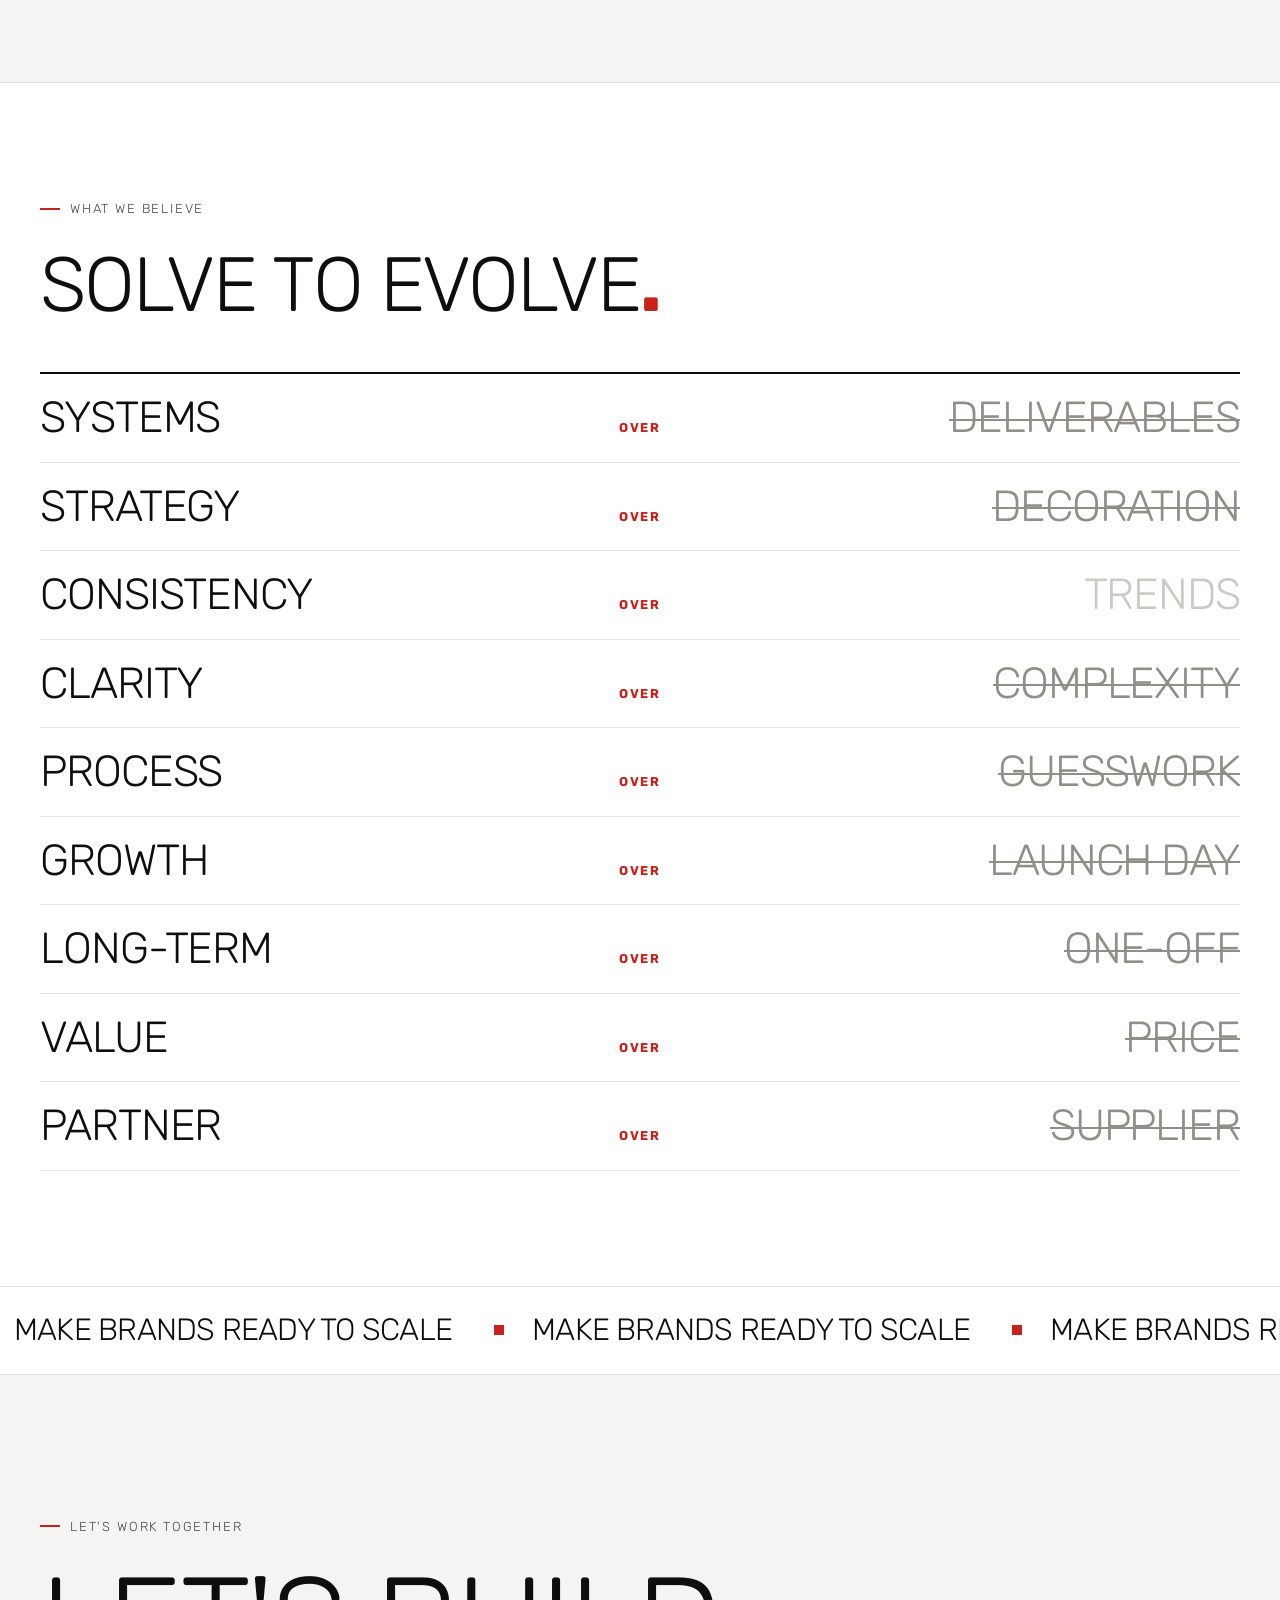
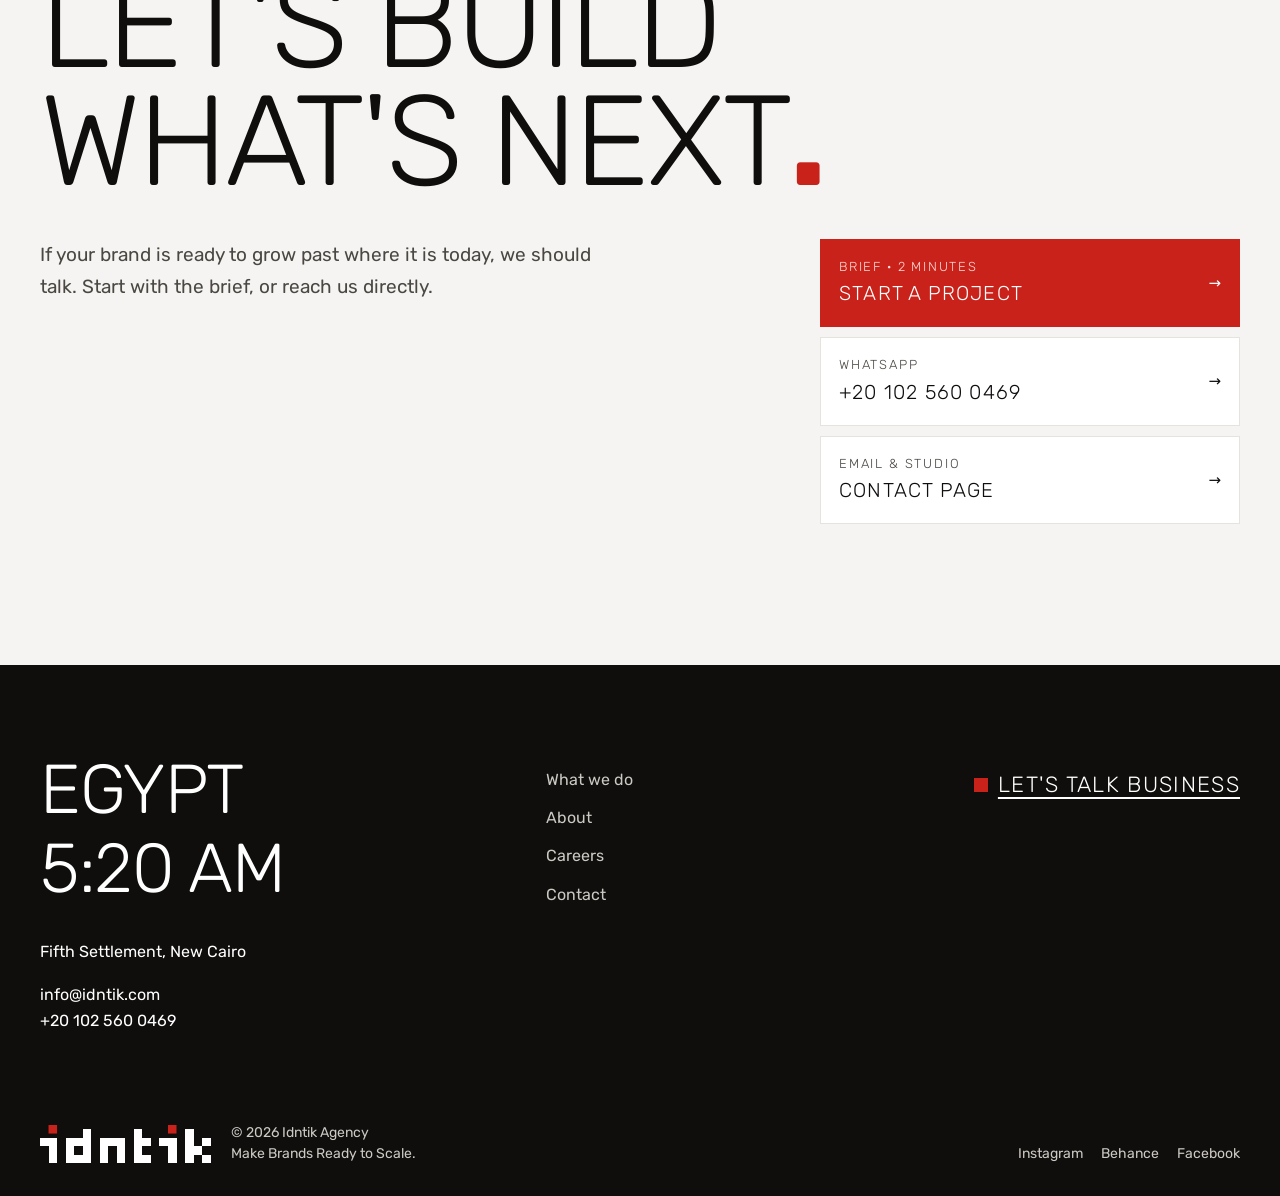
==== commit 59021326: "CTA: paragraph directly under the heading Co-Authored-By: Claude Opus 5.5 <noreply@anthropic.com> Cl" ====
--- a/index.html
+++ b/index.html
@@ -247,7 +247,9 @@
     <div class="label"><span class="en">Let's work together</span><span class="ar">لنعمل معًا</span></div>
     <h2 data-rv><span class="en">Let's build<br>what's next<em class="red">.</em></span><span class="ar">لنبنِ<br>خطوتك التالية<em class="red">.</em></span></h2>
     <div class="cta-grid">
-      <p class="lede" data-rv><span class="en">If your brand is ready to grow past where it is today, we should talk. Start with the brief, or reach us directly.</span><span class="ar">إذا كانت علامتك مستعدة لتتجاوز ما هي عليه اليوم، فلنتحدث. ابدأ بالنموذج، أو تواصل معنا مباشرة.</span></p>
+      <div class="cta-copy">
+        <p class="lede" data-rv><span class="en">If your brand is ready to grow past where it is today, we should talk. Start with the brief, or reach us directly.</span><span class="ar">إذا كانت علامتك مستعدة لتتجاوز ما هي عليه اليوم، فلنتحدث. ابدأ بالنموذج، أو تواصل معنا مباشرة.</span></p>
+      </div>
       <div class="channels" data-rv-kids>
         <a class="ch primary" href="#brief"><div><div class="k"><span class="en">Brief · 2 minutes</span><span class="ar">النموذج · دقيقتان</span></div><div class="v"><span class="en">Start a project</span><span class="ar">ابدأ مشروعك</span></div></div><span class="arrow">→</span></a>
         <a class="ch" href="#" data-wa><div><div class="k">WhatsApp</div><div class="v" data-text="whatsappDisplay"></div></div><span class="arrow">→</span></a>
--- a/styles.css
+++ b/styles.css
@@ -647,3 +647,7 @@
 .skip{position:absolute;inset-inline-start:12px;top:8px;z-index:999;padding:8px 12px;background:var(--ink);color:var(--white);transform:translateY(-200%);transition:transform .2s}
 .skip:focus{transform:none}
 html,body{overflow-x:clip}
+
+/* ── CTA: copy sits right under the heading ─────────── */
+.cta .cta-grid{margin-top:clamp(24px,3vw,40px);align-items:start}
+.cta .cta-copy .lede{margin:0;max-width:46ch}
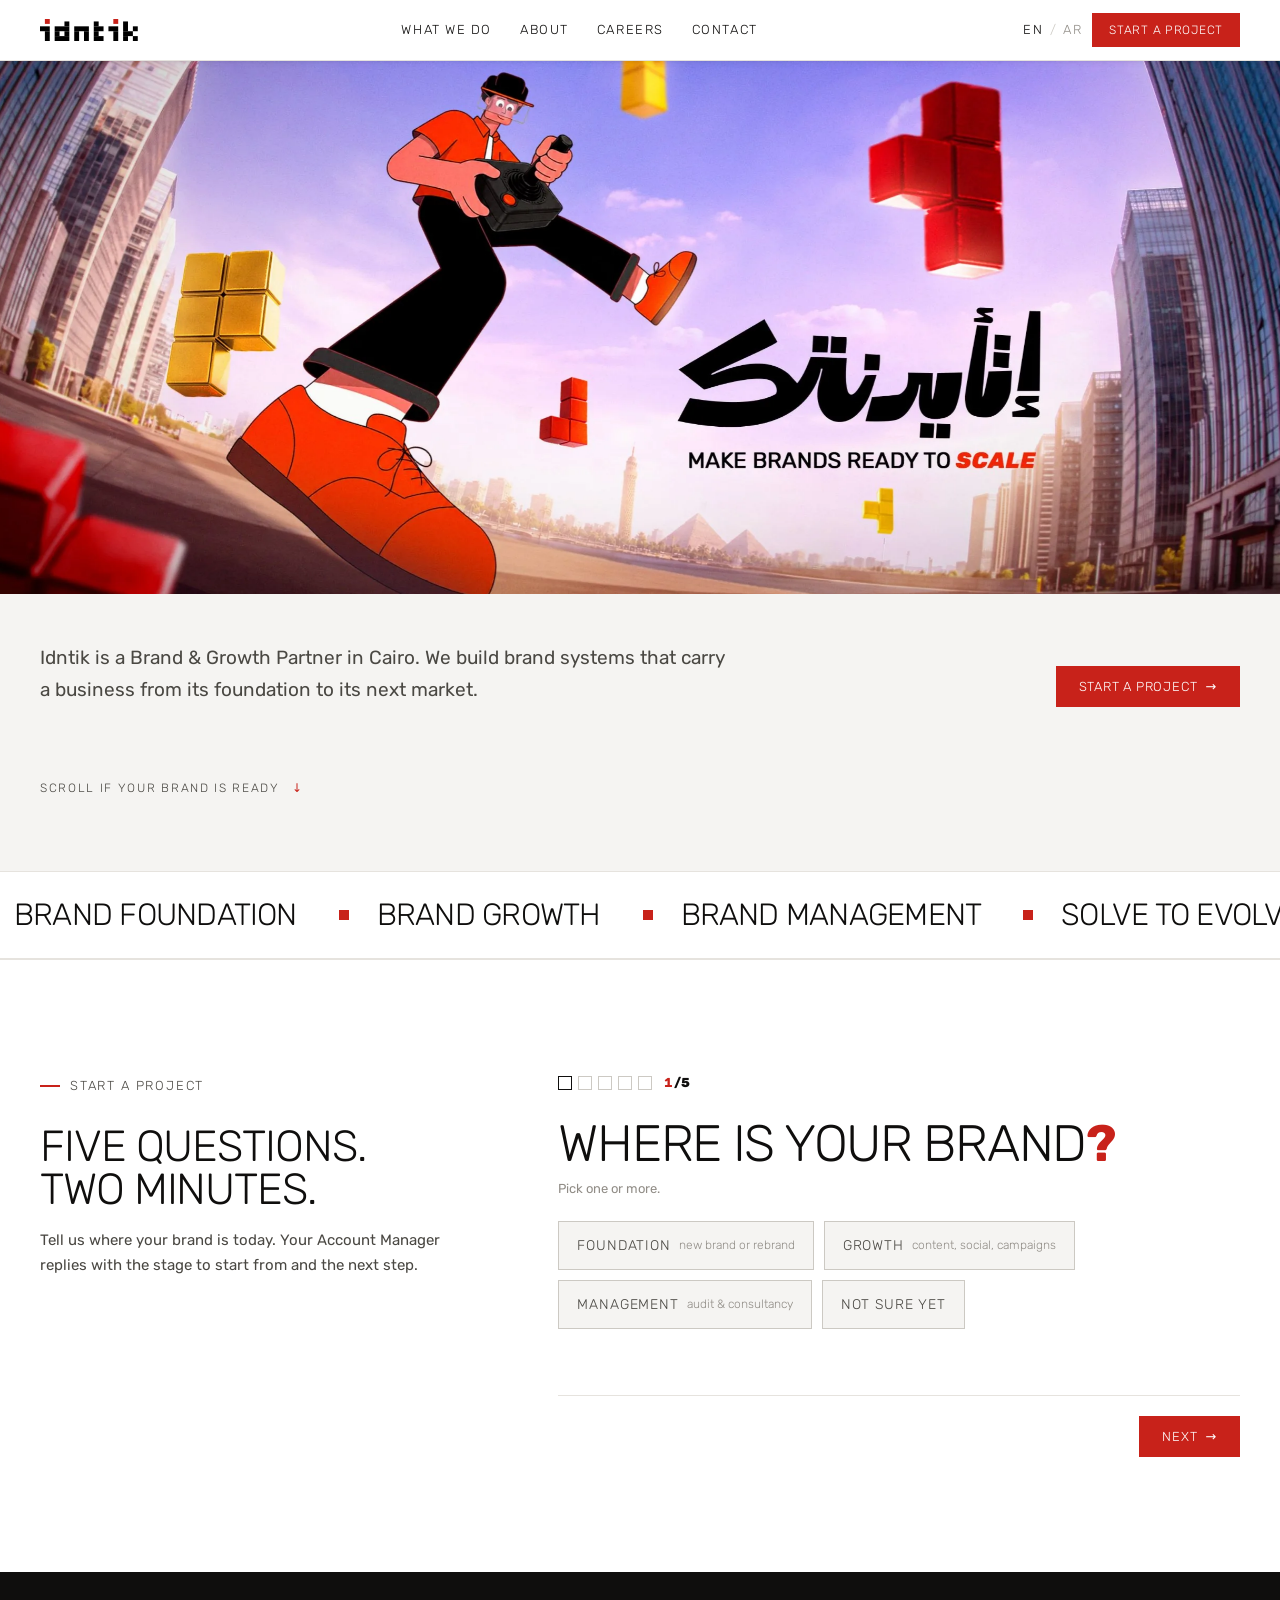
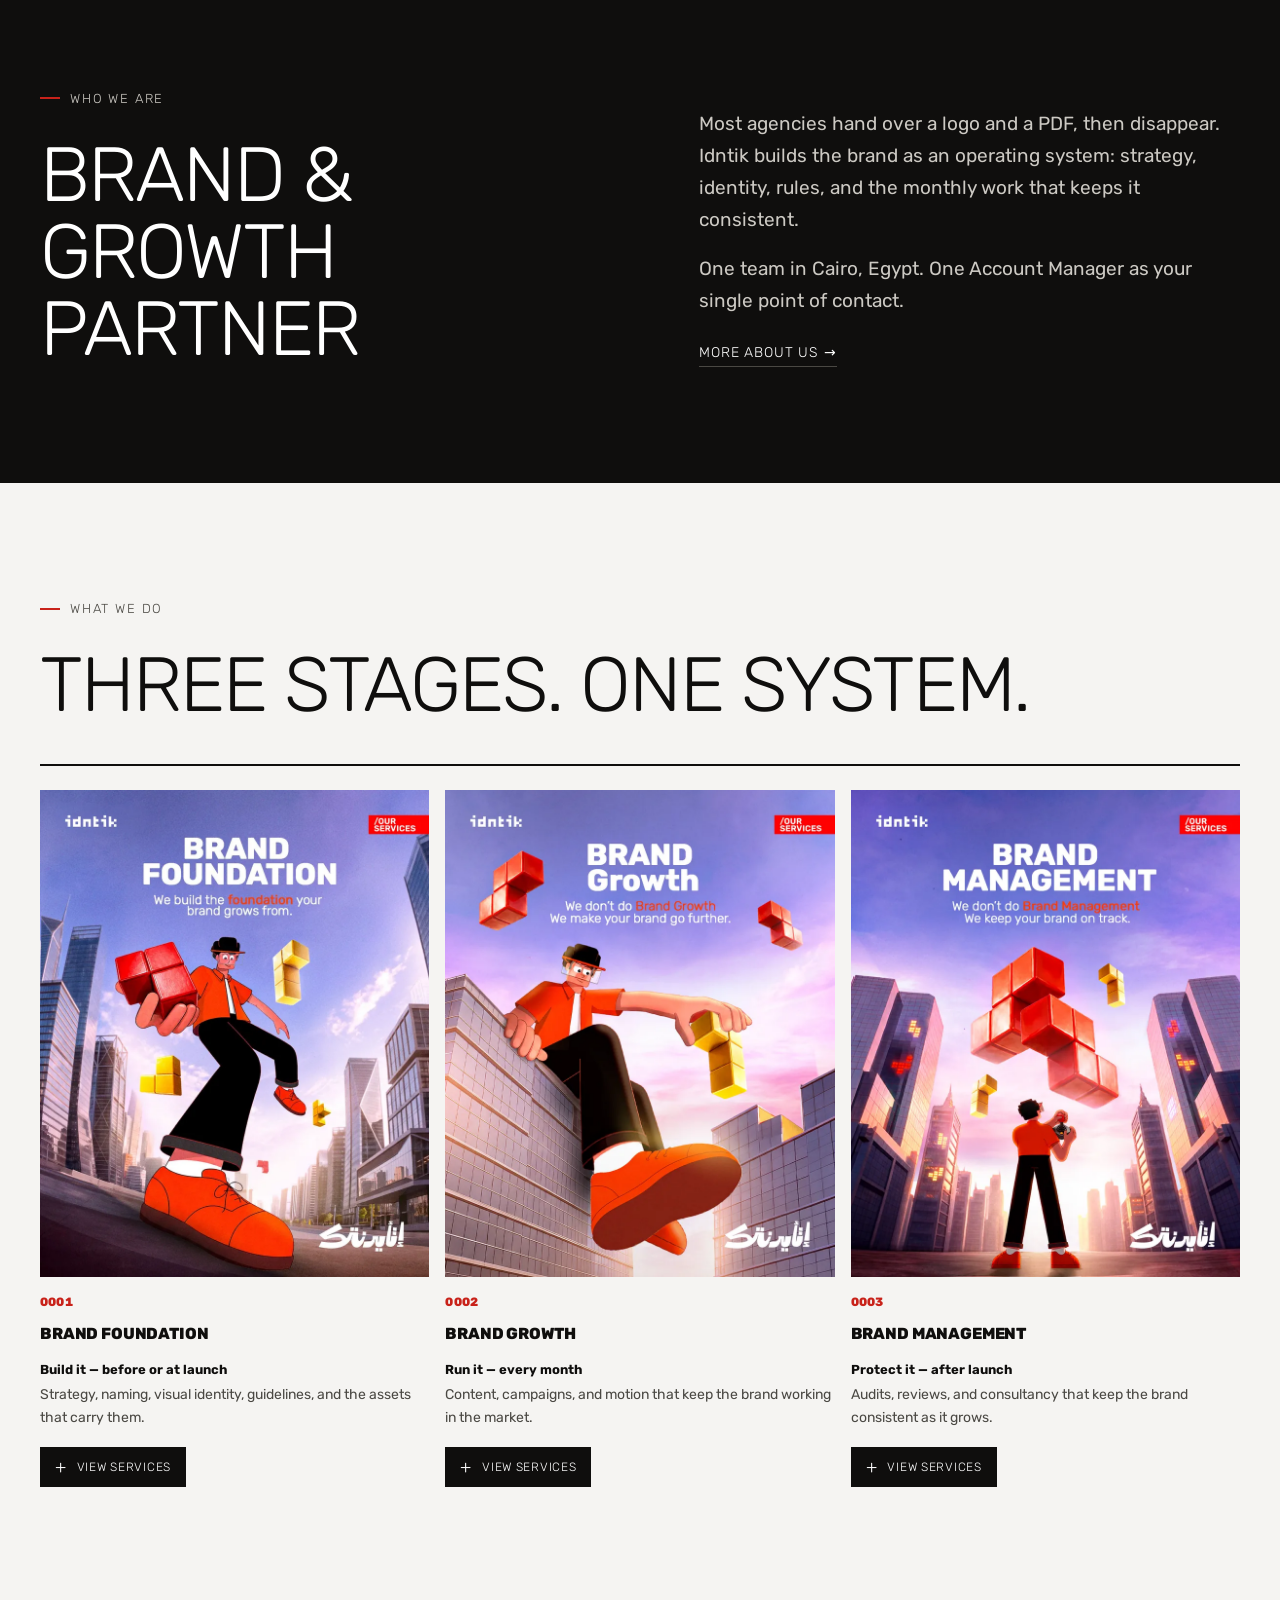
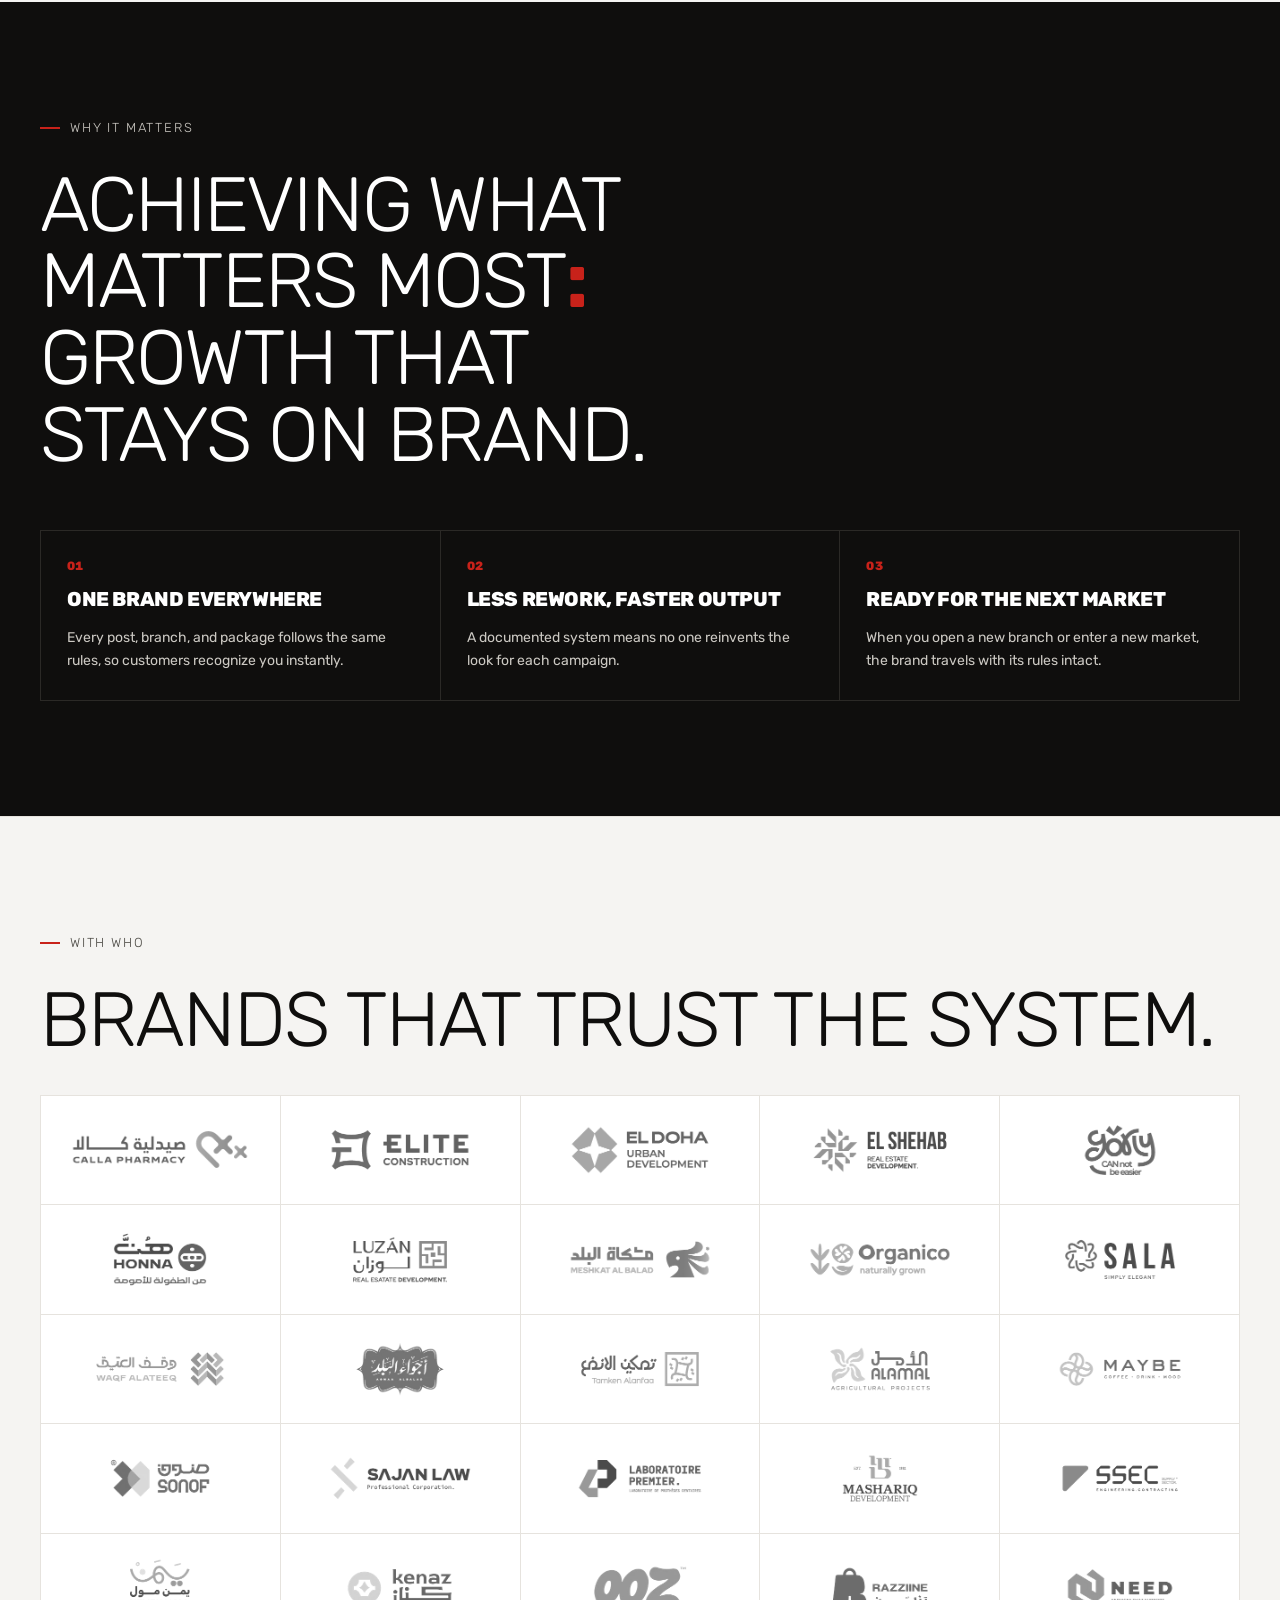
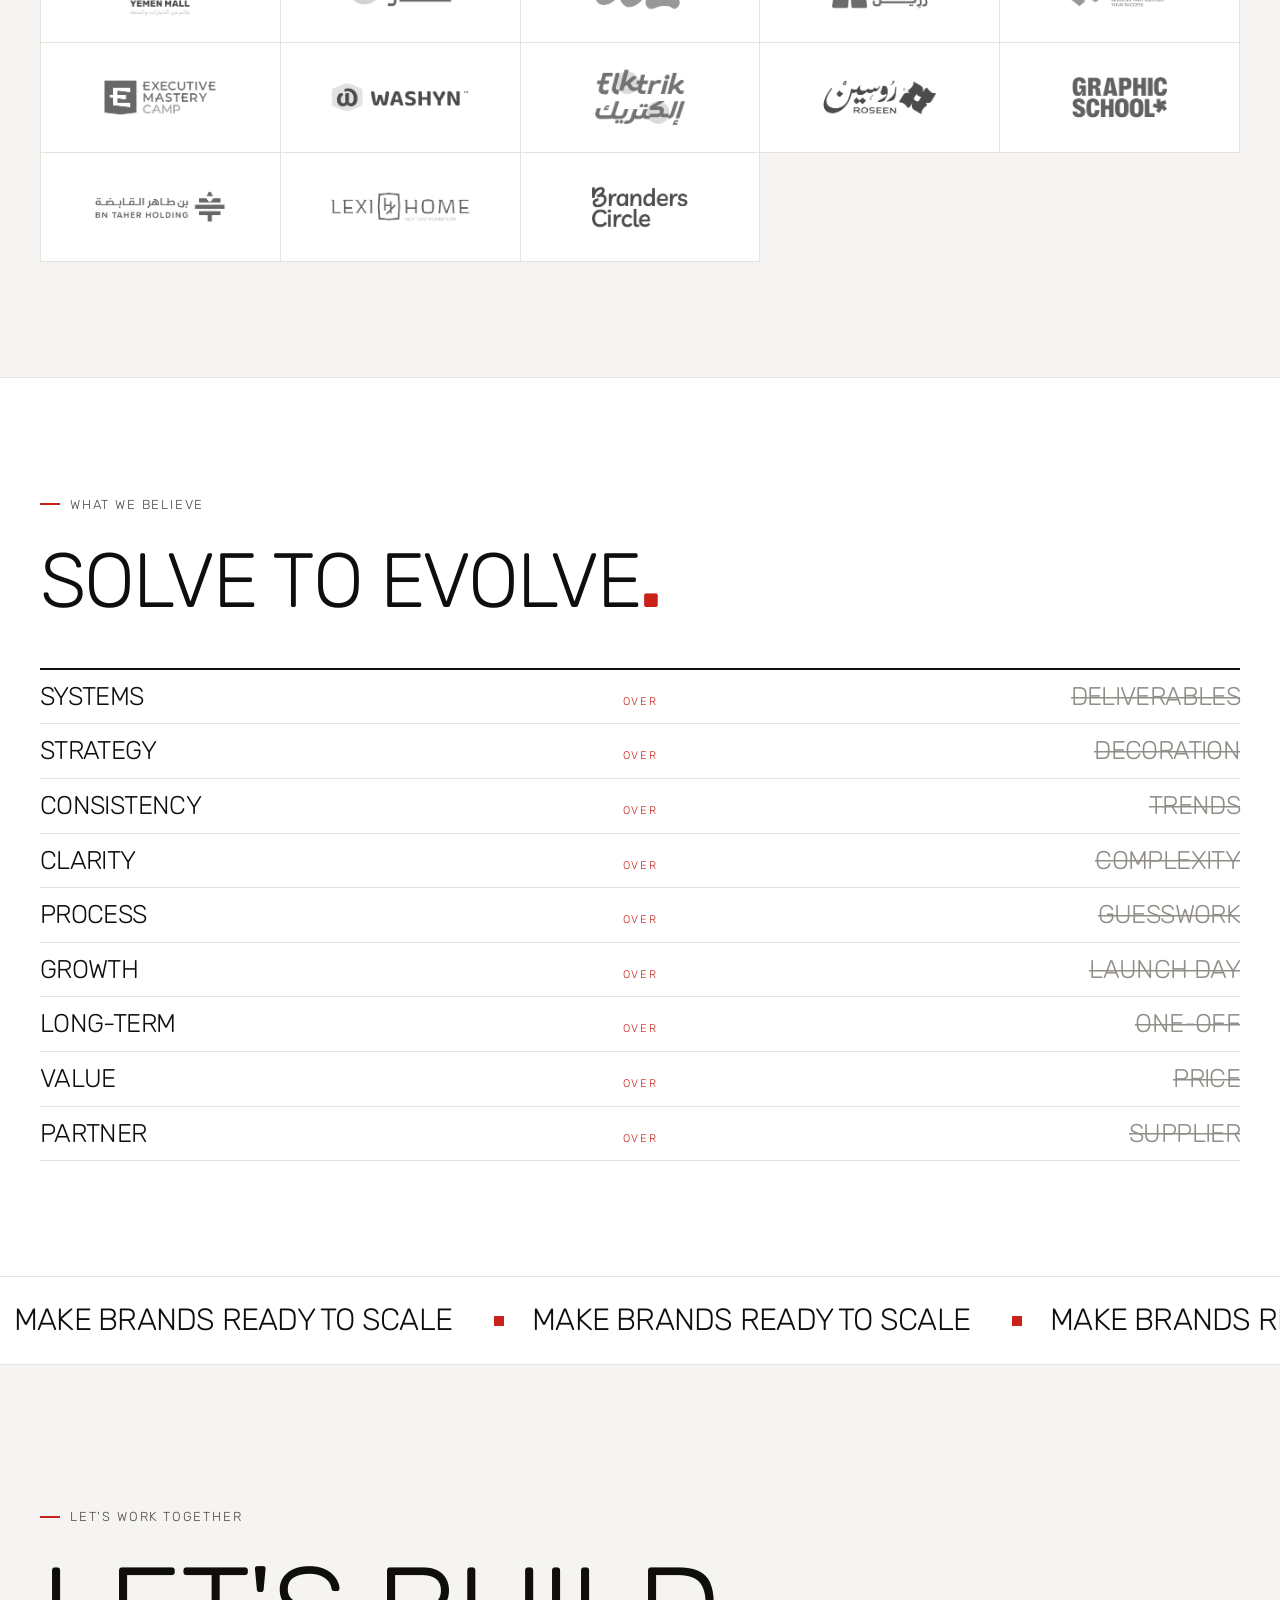
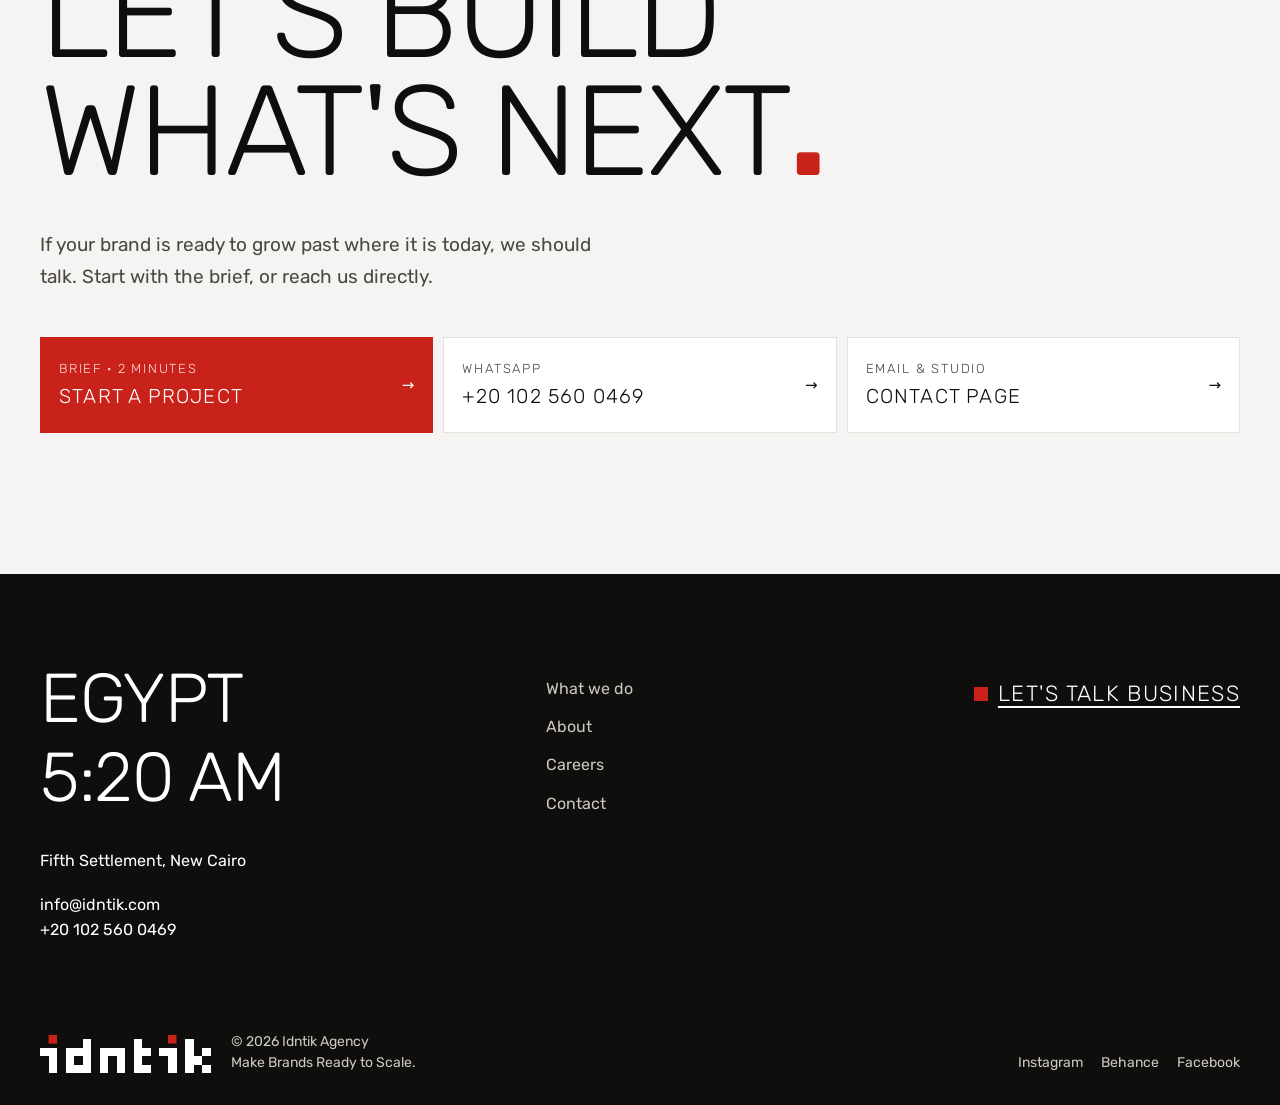
==== commit 2b371d23: "Team photos (8 members); remove client count Co-Authored-By: Claude Opus 5.5 <noreply@anthropic.com>" ====
--- a/index.html
+++ b/index.html
@@ -224,7 +224,6 @@
     <div class="label"><span class="en">With who</span><span class="ar">مع من عملنا</span></div>
     <div class="clients-head" data-rv>
       <h2 class="h2 caps"><span class="en">Brands that trust the system.</span><span class="ar">علامات تثق في النظام.</span></h2>
-      <span class="ctr" id="clientCtr"></span>
     </div>
     <div class="logos" id="logos"></div>
   </div>
--- a/styles.css
+++ b/styles.css
@@ -651,3 +651,27 @@
 /* ── CTA: copy sits right under the heading ─────────── */
 .cta .cta-grid{margin-top:clamp(24px,3vw,40px);align-items:start}
 .cta .cta-copy .lede{margin:0;max-width:46ch}
+/* CTA: cards sit under the text, three across */
+.cta .cta-grid{grid-template-columns:1fr;gap:clamp(28px,3.4vw,44px)}
+.cta .channels{grid-template-columns:repeat(3,minmax(0,1fr))}
+.cta .ch{min-height:96px}
+@media (max-width:800px){.cta .channels{grid-template-columns:1fr}}
+/* nav links: Light capitals */
+.nav a{font-weight:300!important;font-size:13px;letter-spacing:.12em;color:var(--ink)}
+.nav a[aria-current="page"]{color:var(--ink)}
+.lang-ar .nav a{letter-spacing:0;font-size:14px}
+.scroll-cue{font-weight:300!important;color:var(--ink2)}
+
+/* ── Who we are: black section ──────────────────────── */
+#who{background:var(--ink);color:var(--white);border-top:none}
+#who h2,#who .h2{color:var(--white)}
+#who .label{color:var(--b2)}
+#who p{color:var(--b2)}
+#who .text-link{color:var(--white);border-color:var(--ink2)}
+#who .text-link:hover{color:var(--red);border-color:var(--red)}
+#who + section{border-top:none}
+/* manifesto: compact */
+.pair{font-size:clamp(18px,2vw,28px)!important;padding:clamp(10px,1.1vw,14px) 0!important}
+.pair .o{font-size:11px;font-weight:300!important}
+.pair .bx{background-size:0 1.5px}
+.pair:hover .bx,.pair.struck .bx{background-size:100% 1.5px}
